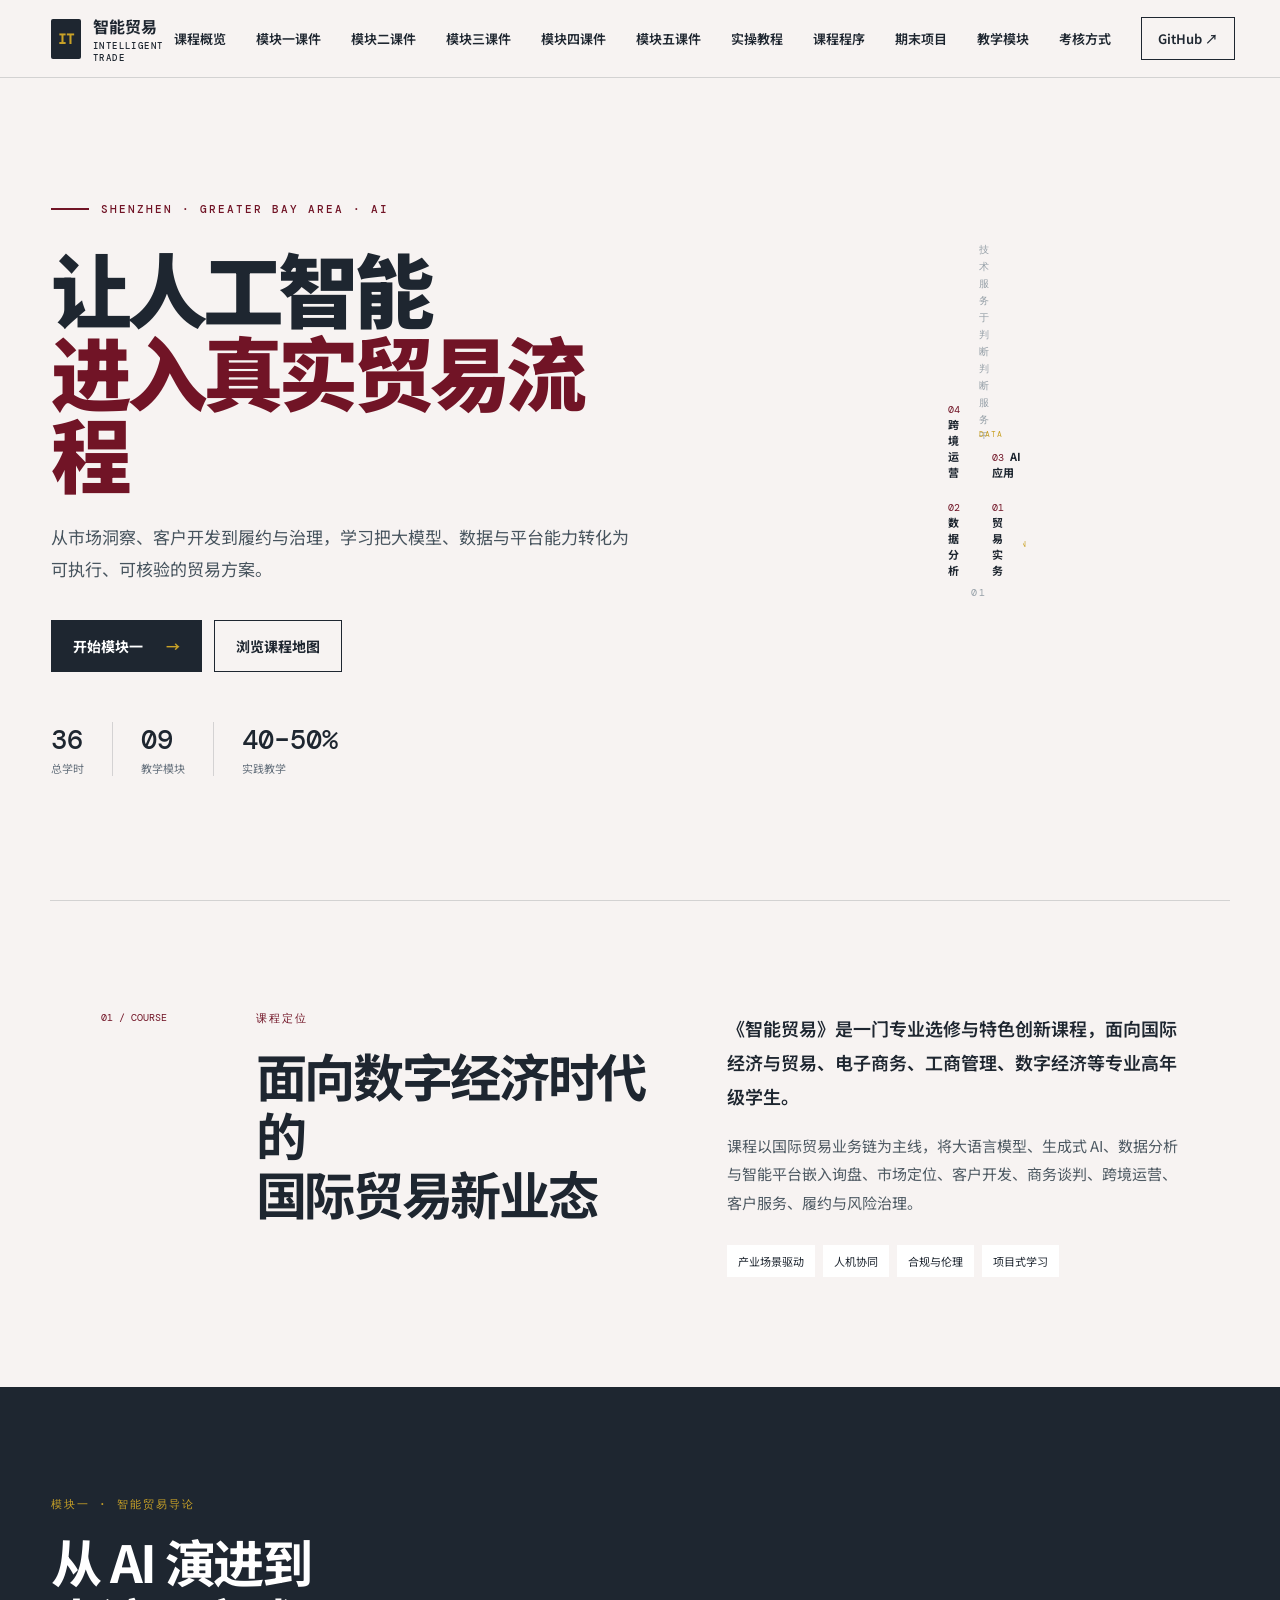
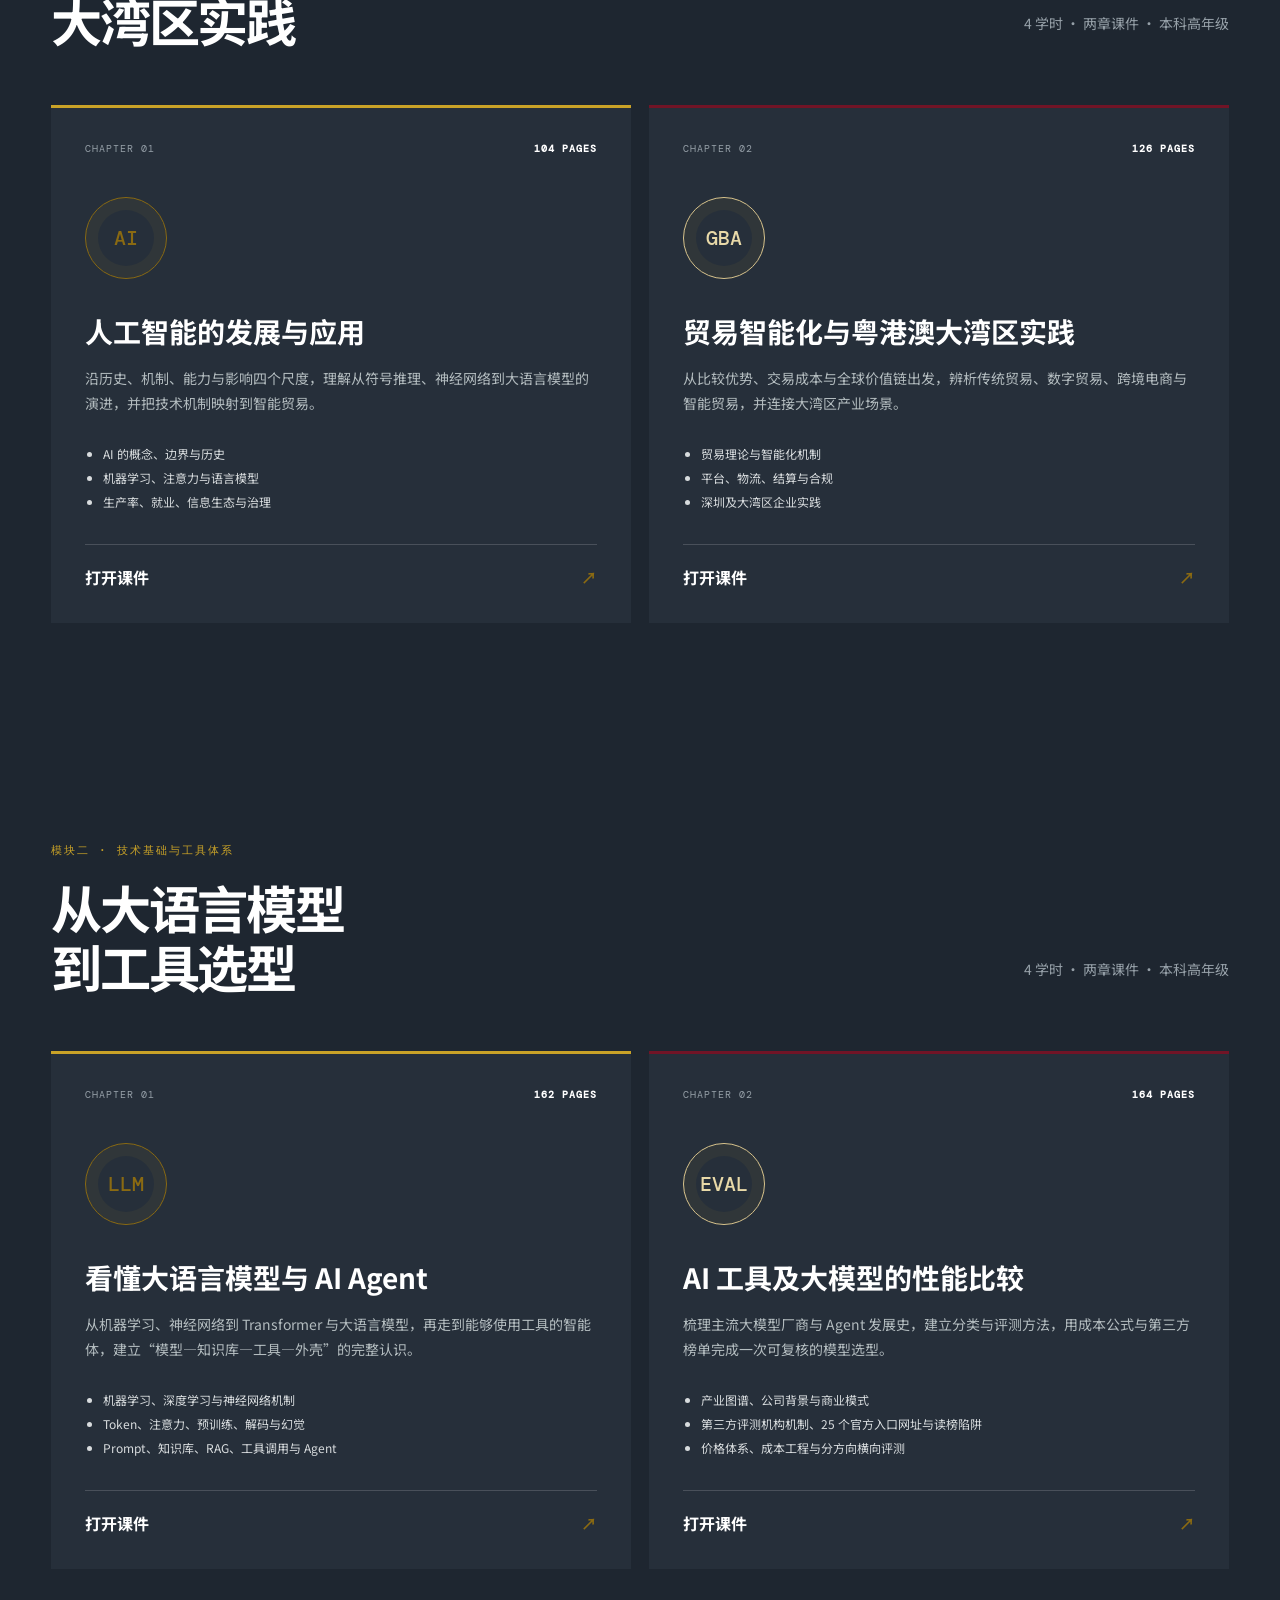
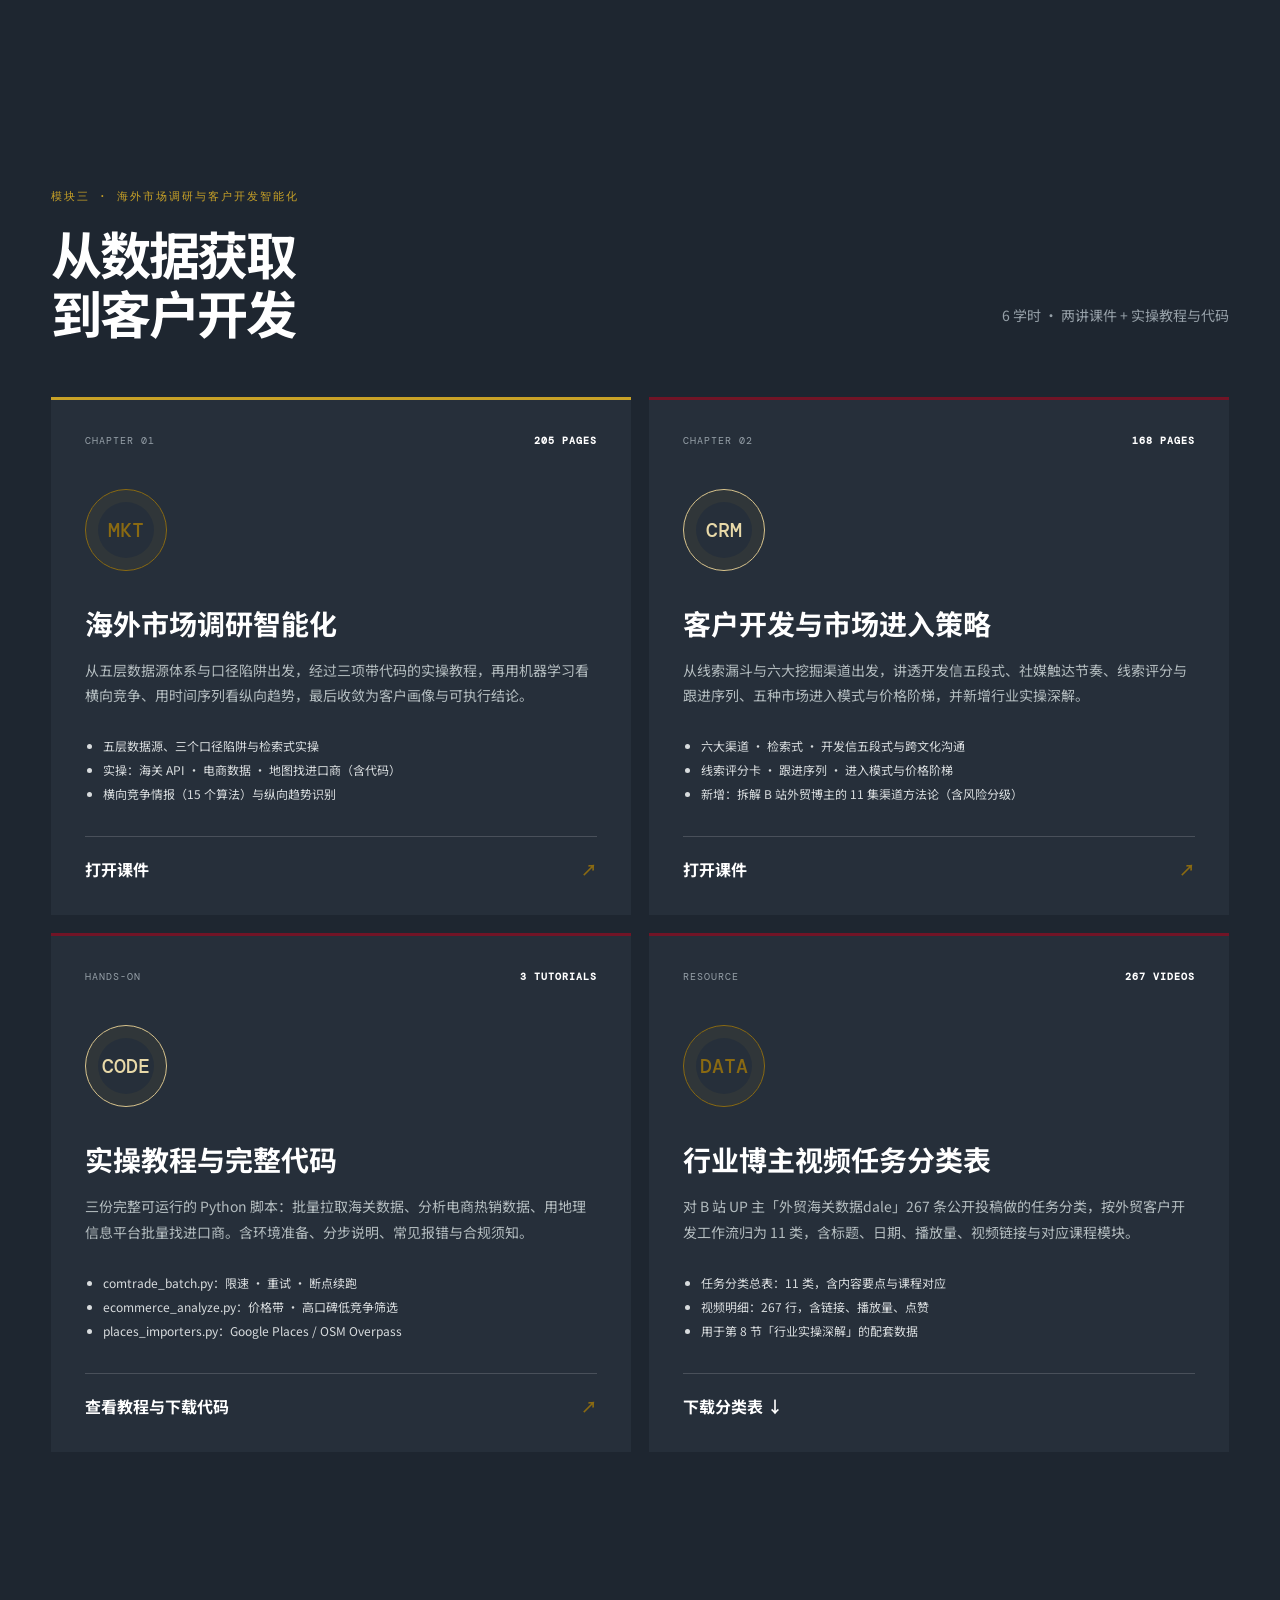
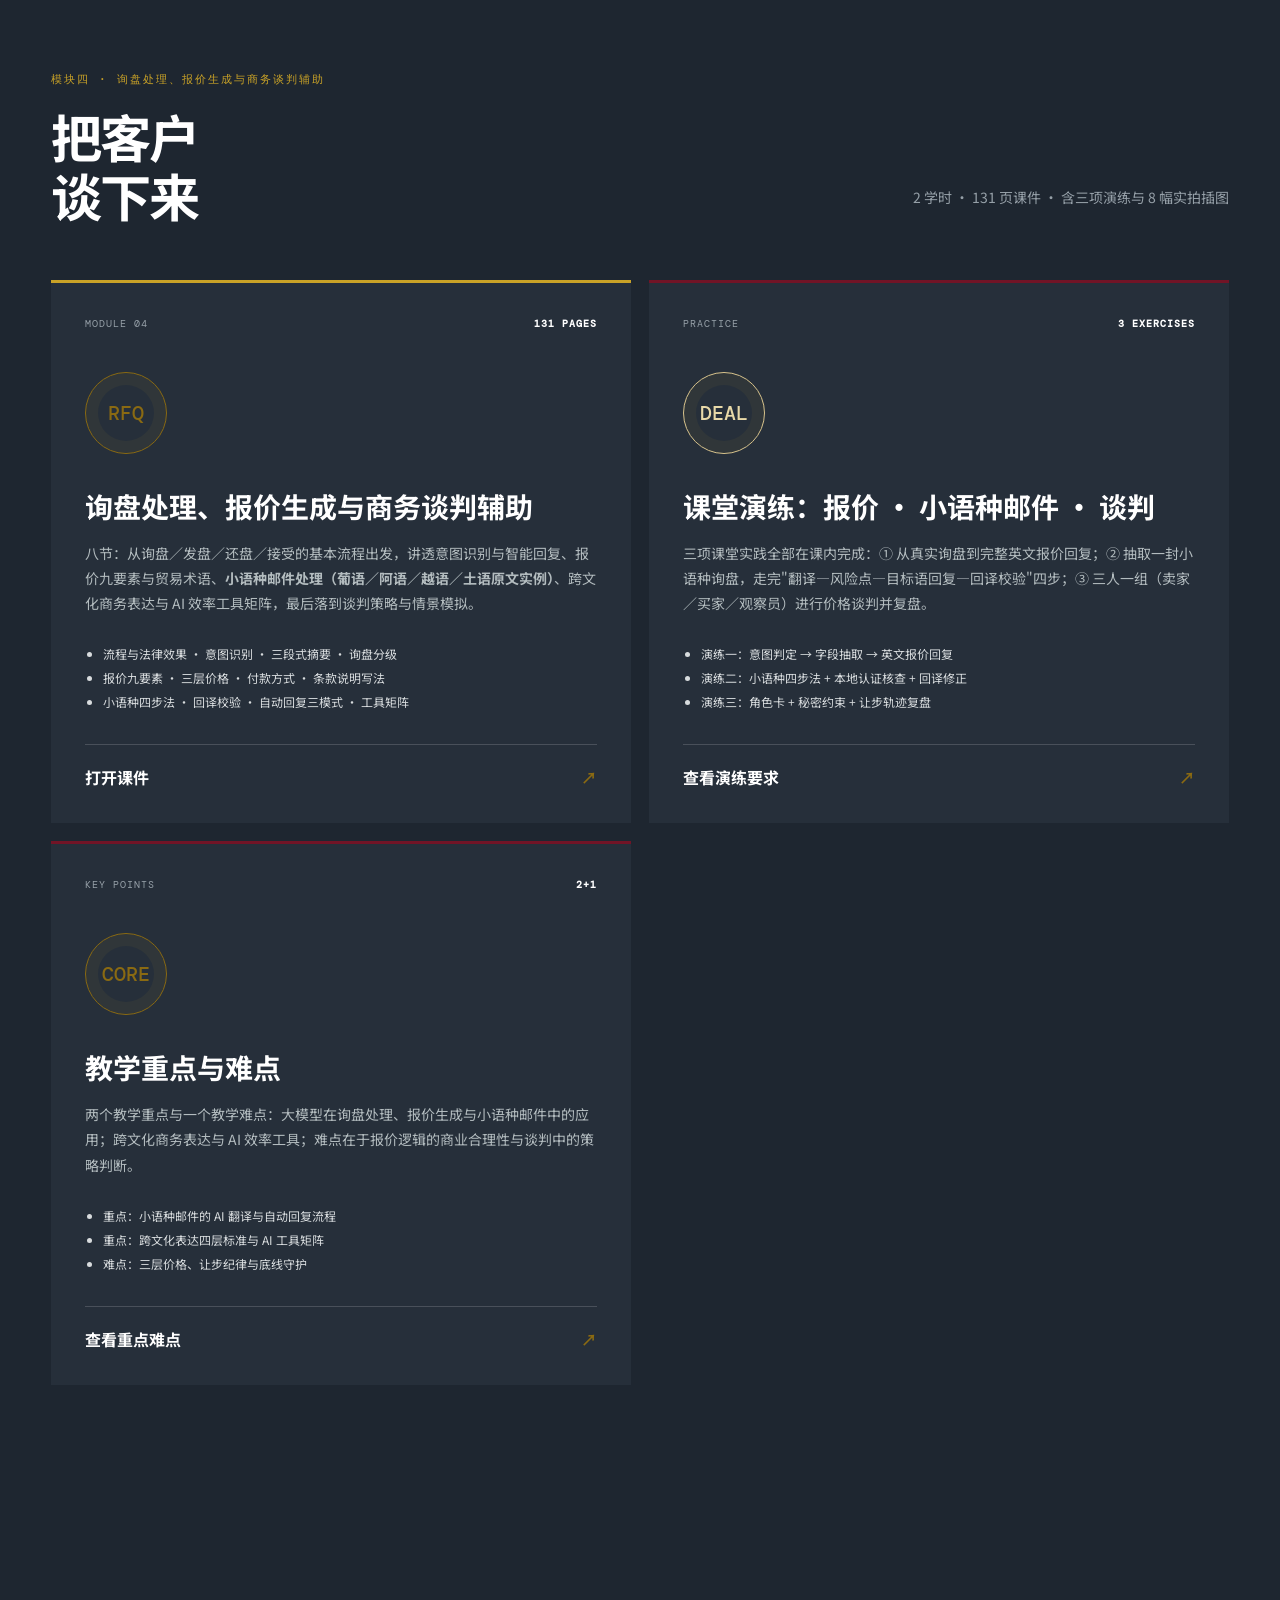
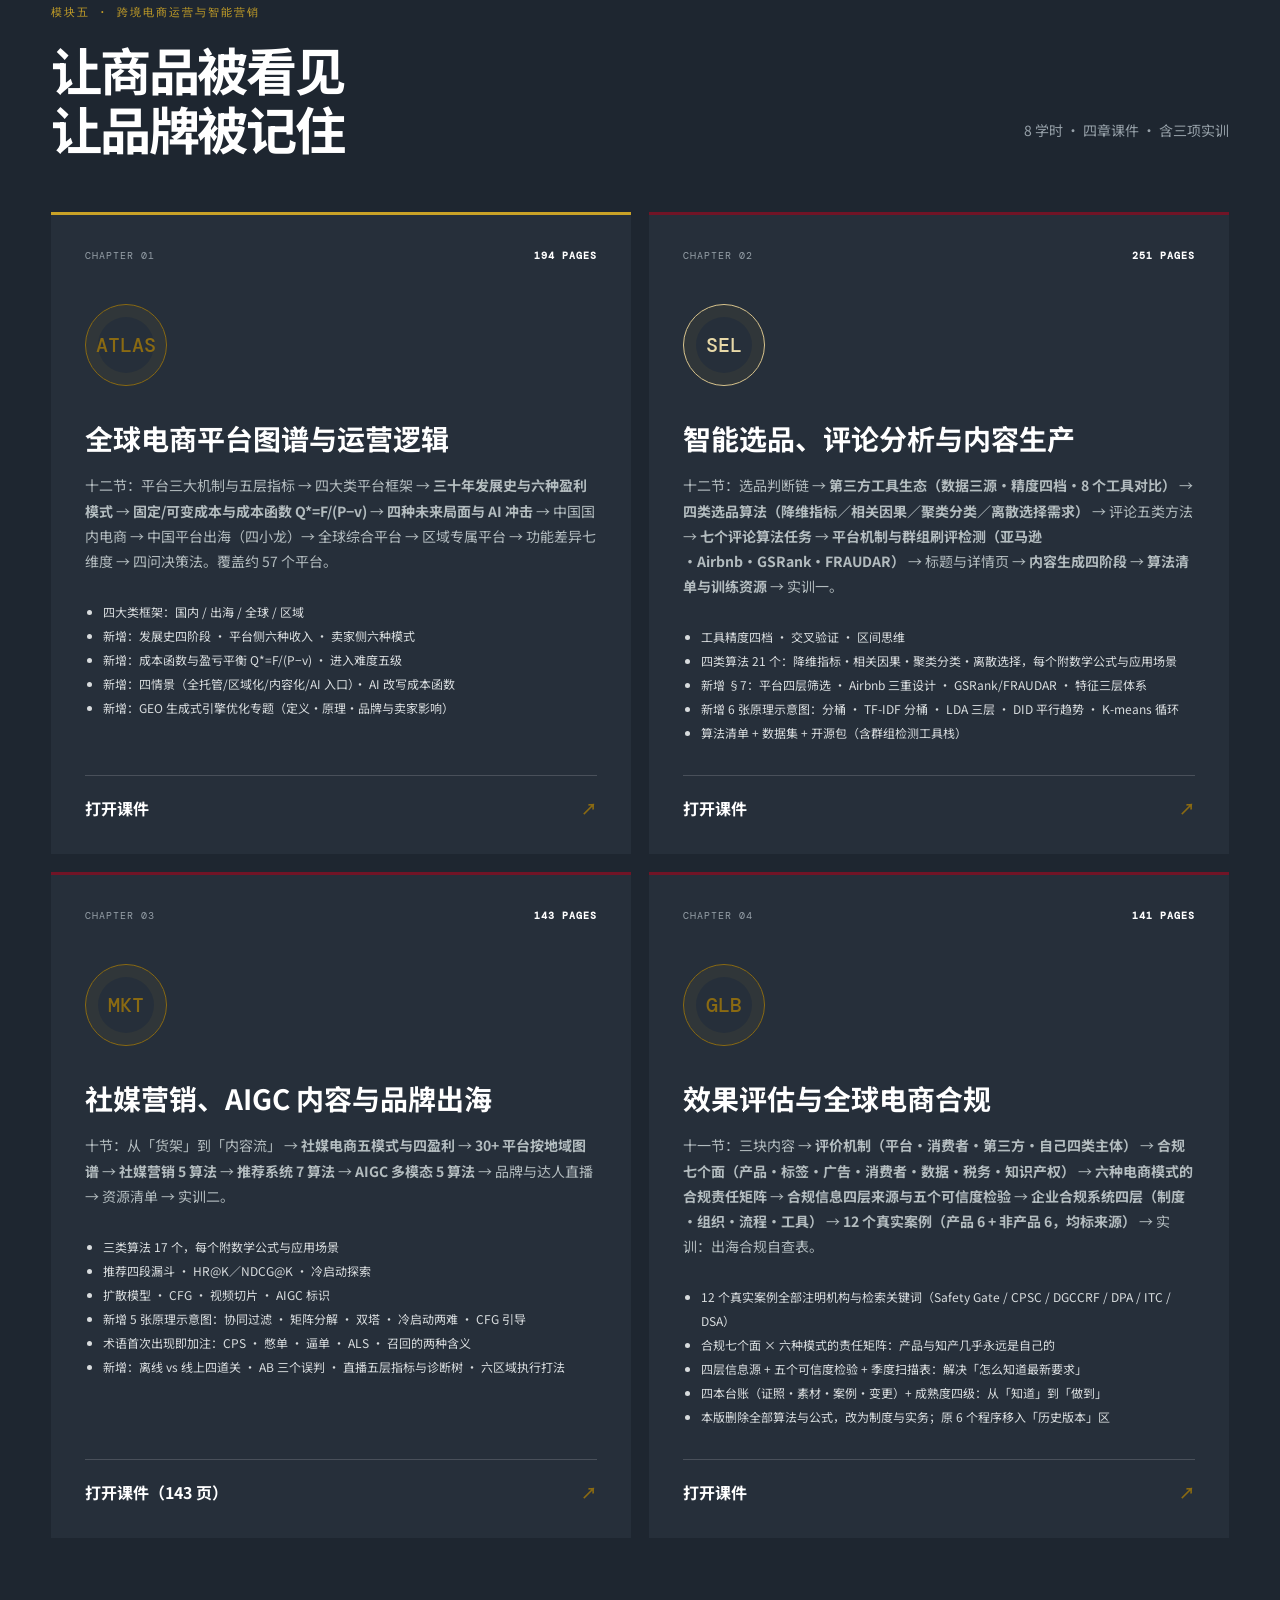
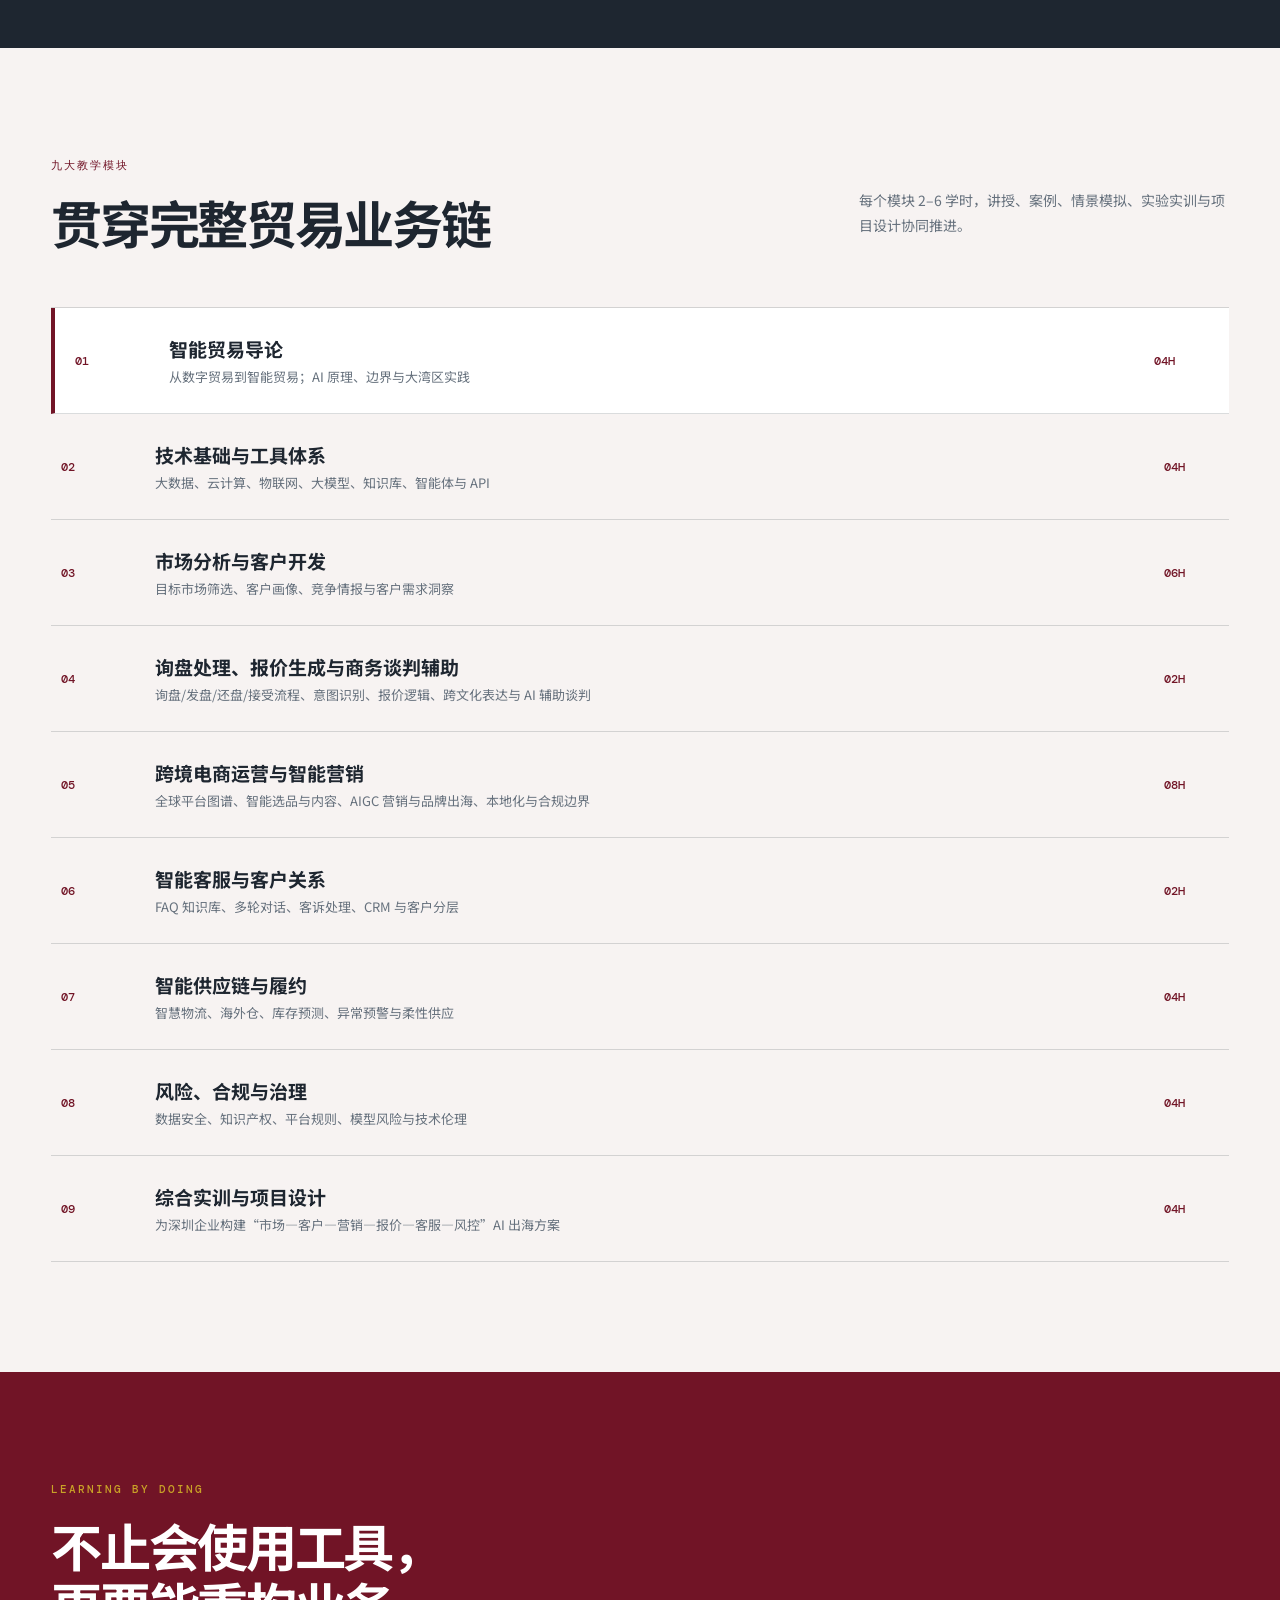
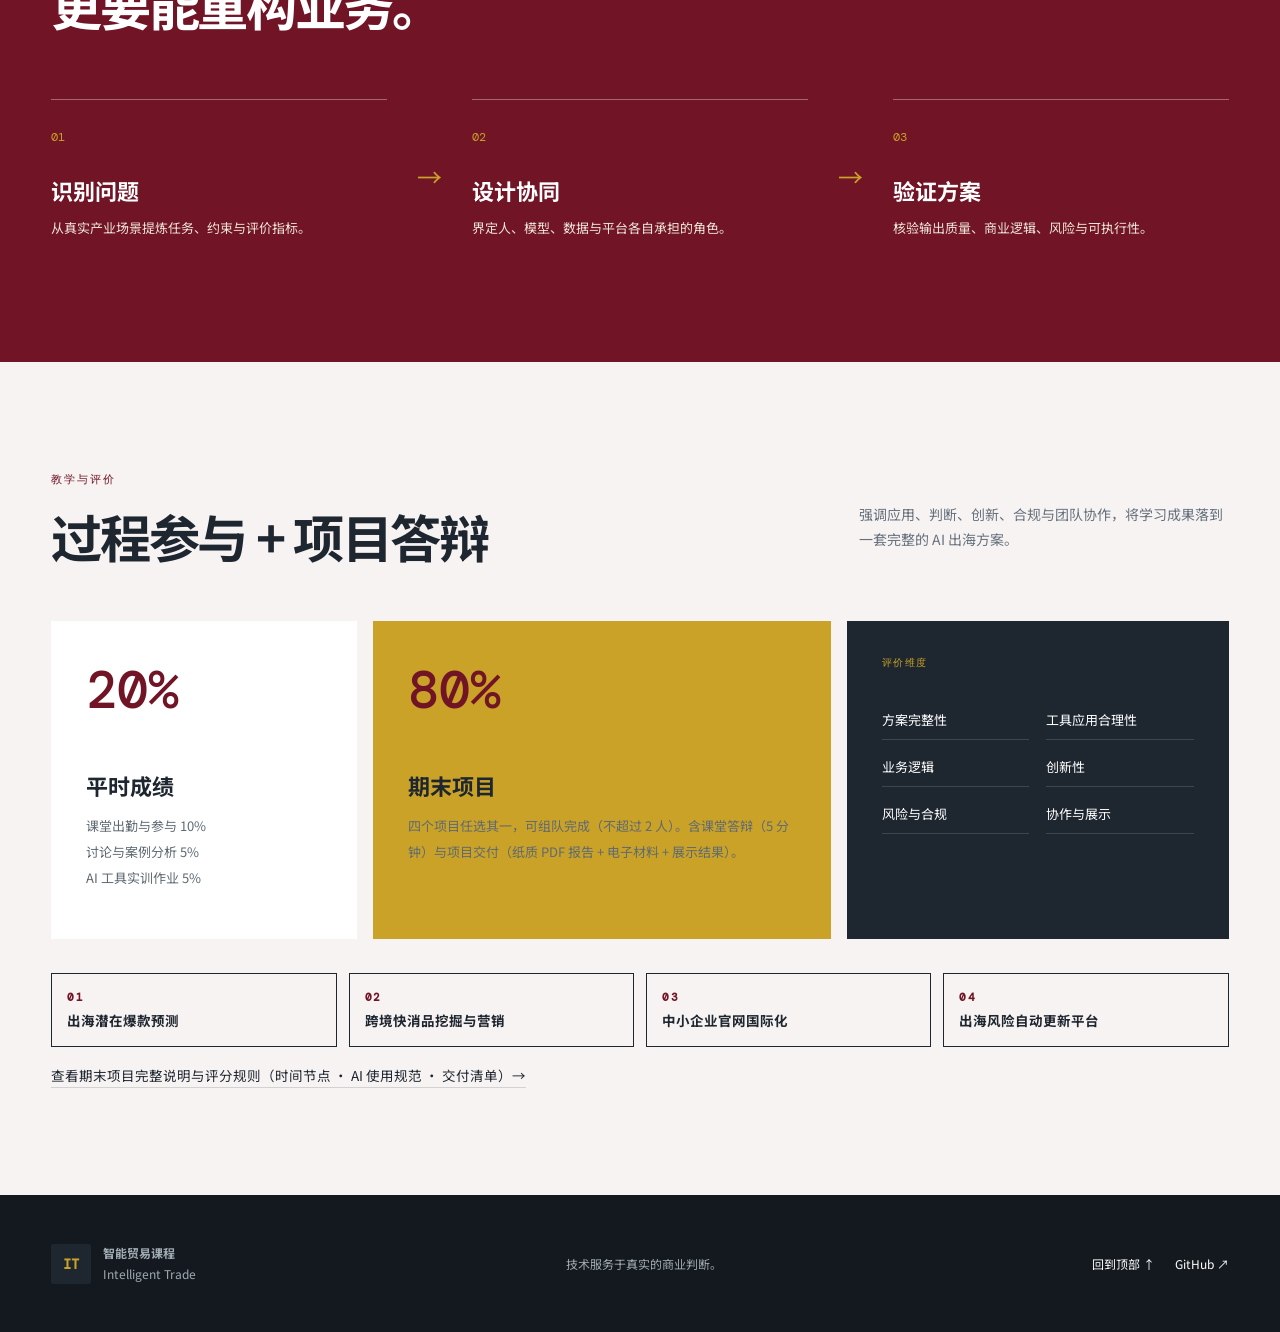
==== index.html @ 127fec55 "Update Module 5 Chapter 4 card: retitled, 141 pages, case-driven" ====
﻿<!doctype html>
<!-- build-refresh -->
<html lang="zh-CN">
<head>
  <meta charset="utf-8">
  <meta name="viewport" content="width=device-width, initial-scale=1">
  <meta name="theme-color" content="#071a2a">
  <meta name="description" content="智能贸易课程主页：以贸易实务、数据分析、人工智能与跨境运营为主线，连接深圳及粤港澳大湾区产业实践。">
  <meta property="og:title" content="智能贸易 | Intelligent Trade">
  <meta property="og:description" content="36 学时、9 个模块，从人工智能基础走向可执行的 AI 出海方案。">
  <meta property="og:type" content="website">
  <title>智能贸易 | Intelligent Trade</title>
  <link rel="icon" href="favicon.svg" type="image/svg+xml">
  <link rel="stylesheet" href="styles.css">
</head>
<body>
  <header class="site-header">
    <a class="brand" href="#top" aria-label="智能贸易课程首页">
      <span class="brand-mark">IT</span>
      <span><strong>智能贸易</strong><small>INTELLIGENT TRADE</small></span>
    </a>
    <button class="menu-button" aria-expanded="false" aria-controls="site-nav">菜单</button>
    <nav id="site-nav" aria-label="主导航">
      <a href="#about">课程概览</a>
      <a href="#chapters">模块一课件</a>
      <a href="#chapters-m2">模块二课件</a>
      <a href="#chapters-m3">模块三课件</a>
      <a href="#chapters-m4">模块四课件</a>
      <a href="#chapters-m5">模块五课件</a>
      <a href="code/index.html">实操教程</a>
      <a href="code/index.html">课程程序</a>
      <a href="final-project/index.html">期末项目</a>
      <a href="#modules">教学模块</a>
      <a href="#assessment">考核方式</a>
      <a class="github" href="https://github.com/elysium4eva" target="_blank" rel="noreferrer">GitHub ↗</a>
    </nav>
  </header>

  <main id="top">
    <section class="hero">
      <div class="hero-grid">
        <div class="hero-copy">
          <p class="eyebrow">SHENZHEN · GREATER BAY AREA · AI</p>
          <h1>让人工智能<br><em>进入真实贸易流程</em></h1>
          <p class="hero-lead">从市场洞察、客户开发到履约与治理，学习把大模型、数据与平台能力转化为可执行、可核验的贸易方案。</p>
          <div class="hero-actions">
            <a class="button primary" href="#chapters">开始模块一 <span>→</span></a>
            <a class="button ghost" href="#modules">浏览课程地图</a>
          </div>
          <dl class="course-stats">
            <div><dt>36</dt><dd>总学时</dd></div>
            <div><dt>09</dt><dd>教学模块</dd></div>
            <div><dt>40–50%</dt><dd>实践教学</dd></div>
          </dl>
        </div>
        <div class="hero-system" aria-label="智能贸易能力框架">
          <div class="system-label">课程能力框架 / 01</div>
          <div class="system-core">
            <span>DATA</span>
            <strong>智能贸易</strong>
            <span>DECISION</span>
          </div>
          <div class="system-node node-a"><b>01</b>贸易实务</div>
          <div class="system-node node-b"><b>02</b>数据分析</div>
          <div class="system-node node-c"><b>03</b>AI 应用</div>
          <div class="system-node node-d"><b>04</b>跨境运营</div>
          <p>技术服务于判断<br>判断服务于行动</p>
        </div>
      </div>
    </section>

    <section class="intro section" id="about">
      <div class="section-tag">01 / COURSE</div>
      <div class="intro-copy">
        <p class="kicker">课程定位</p>
        <h2>面向数字经济时代的<br>国际贸易新业态</h2>
      </div>
      <div class="intro-body">
        <p>《智能贸易》是一门专业选修与特色创新课程，面向国际经济与贸易、电子商务、工商管理、数字经济等专业高年级学生。</p>
        <p>课程以国际贸易业务链为主线，将大语言模型、生成式 AI、数据分析与智能平台嵌入询盘、市场定位、客户开发、商务谈判、跨境运营、客户服务、履约与风险治理。</p>
        <div class="principle-row">
          <span>产业场景驱动</span><span>人机协同</span><span>合规与伦理</span><span>项目式学习</span>
        </div>
      </div>
    </section>

    <section class="chapters section" id="chapters">
      <div class="section-heading">
        <div><p class="kicker light">模块一 · 智能贸易导论</p><h2>从 AI 演进到<br>大湾区实践</h2></div>
        <p>4 学时 · 两章课件 · 本科高年级</p>
      </div>
      <div class="chapter-grid">
        <article class="chapter-card featured">
          <div class="chapter-top"><span>CHAPTER 01</span><b>104 PAGES</b></div>
          <div class="chapter-icon" aria-hidden="true">AI</div>
          <h3>人工智能的发展与应用</h3>
          <p>沿历史、机制、能力与影响四个尺度，理解从符号推理、神经网络到大语言模型的演进，并把技术机制映射到智能贸易。</p>
          <ul><li>AI 的概念、边界与历史</li><li>机器学习、注意力与语言模型</li><li>生产率、就业、信息生态与治理</li></ul>
          <a href="courseware/module-1-chapter-1-ai-development.pdf" target="_blank">打开课件 <span>↗</span></a>
        </article>
        <article class="chapter-card">
          <div class="chapter-top"><span>CHAPTER 02</span><b>126 PAGES</b></div>
          <div class="chapter-icon trade" aria-hidden="true">GBA</div>
          <h3>贸易智能化与粤港澳大湾区实践</h3>
          <p>从比较优势、交易成本与全球价值链出发，辨析传统贸易、数字贸易、跨境电商与智能贸易，并连接大湾区产业场景。</p>
          <ul><li>贸易理论与智能化机制</li><li>平台、物流、结算与合规</li><li>深圳及大湾区企业实践</li></ul>
          <a href="courseware/module-1-chapter-2-gba-practice.pdf" target="_blank">打开课件 <span>↗</span></a>
        </article>
      </div>
    </section>

    <section class="chapters section" id="chapters-m2">
      <div class="section-heading">
        <div><p class="kicker light">模块二 · 技术基础与工具体系</p><h2>从大语言模型<br>到工具选型</h2></div>
        <p>4 学时 · 两章课件 · 本科高年级</p>
      </div>
      <div class="chapter-grid">
        <article class="chapter-card featured">
          <div class="chapter-top"><span>CHAPTER 01</span><b>162 PAGES</b></div>
          <div class="chapter-icon" aria-hidden="true">LLM</div>
          <h3>看懂大语言模型与 AI Agent</h3>
          <p>从机器学习、神经网络到 Transformer 与大语言模型，再走到能够使用工具的智能体，建立“模型—知识库—工具—外壳”的完整认识。</p>
          <ul><li>机器学习、深度学习与神经网络机制</li><li>Token、注意力、预训练、解码与幻觉</li><li>Prompt、知识库、RAG、工具调用与 Agent</li></ul>
          <a href="courseware/module-2-chapter-1-llm-and-agent.pdf" target="_blank">打开课件 <span>↗</span></a>
        </article>
        <article class="chapter-card">
          <div class="chapter-top"><span>CHAPTER 02</span><b>164 PAGES</b></div>
          <div class="chapter-icon trade" aria-hidden="true">EVAL</div>
          <h3>AI 工具及大模型的性能比较</h3>
          <p>梳理主流大模型厂商与 Agent 发展史，建立分类与评测方法，用成本公式与第三方榜单完成一次可复核的模型选型。</p>
          <ul><li>产业图谱、公司背景与商业模式</li><li>第三方评测机构机制、25 个官方入口网址与读榜陷阱</li><li>价格体系、成本工程与分方向横向评测</li></ul>
          <a href="courseware/module-2-chapter-2-model-comparison.pdf" target="_blank">打开课件 <span>↗</span></a>
        </article>
      </div>
    </section>

    <section class="chapters section" id="chapters-m3">
      <div class="section-heading">
        <div><p class="kicker light">模块三 · 海外市场调研与客户开发智能化</p><h2>从数据获取<br>到客户开发</h2></div>
        <p>6 学时 · 两讲课件 + 实操教程与代码</p>
      </div>
      <div class="chapter-grid">
        <article class="chapter-card featured">
          <div class="chapter-top"><span>CHAPTER 01</span><b>205 PAGES</b></div>
          <div class="chapter-icon" aria-hidden="true">MKT</div>
          <h3>海外市场调研智能化</h3>
          <p>从五层数据源体系与口径陷阱出发，经过三项带代码的实操教程，再用机器学习看横向竞争、用时间序列看纵向趋势，最后收敛为客户画像与可执行结论。</p>
          <ul><li>五层数据源、三个口径陷阱与检索式实操</li><li>实操：海关 API · 电商数据 · 地图找进口商（含代码）</li><li>横向竞争情报（15 个算法）与纵向趋势识别</li></ul>
          <a href="courseware/module-3-chapter-1-overseas-market-research.pdf" target="_blank">打开课件 <span>↗</span></a>
        </article>
        <article class="chapter-card">
          <div class="chapter-top"><span>CHAPTER 02</span><b>168 PAGES</b></div>
          <div class="chapter-icon trade" aria-hidden="true">CRM</div>
          <h3>客户开发与市场进入策略</h3>
          <p>从线索漏斗与六大挖掘渠道出发，讲透开发信五段式、社媒触达节奏、线索评分与跟进序列、五种市场进入模式与价格阶梯，并新增行业实操深解。</p>
          <ul><li>六大渠道 · 检索式 · 开发信五段式与跨文化沟通</li><li>线索评分卡 · 跟进序列 · 进入模式与价格阶梯</li><li>新增：拆解 B 站外贸博主的 11 集渠道方法论（含风险分级）</li></ul>
          <a href="courseware/module-3-chapter-2-customer-development.pdf" target="_blank">打开课件 <span>↗</span></a>
        </article>
        <article class="chapter-card">
          <div class="chapter-top"><span>HANDS-ON</span><b>3 TUTORIALS</b></div>
          <div class="chapter-icon trade" aria-hidden="true">CODE</div>
          <h3>实操教程与完整代码</h3>
          <p>三份完整可运行的 Python 脚本：批量拉取海关数据、分析电商热销数据、用地理信息平台批量找进口商。含环境准备、分步说明、常见报错与合规须知。</p>
          <ul><li>comtrade_batch.py：限速 · 重试 · 断点续跑</li><li>ecommerce_analyze.py：价格带 · 高口碑低竞争筛选</li><li>places_importers.py：Google Places / OSM Overpass</li></ul>
          <a href="code/index.html">查看教程与下载代码 <span>↗</span></a>
        </article>
        <article class="chapter-card">
          <div class="chapter-top"><span>RESOURCE</span><b>267 VIDEOS</b></div>
          <div class="chapter-icon" aria-hidden="true">DATA</div>
          <h3>行业博主视频任务分类表</h3>
          <p>对 B 站 UP 主「外贸海关数据dale」267 条公开投稿做的任务分类，按外贸客户开发工作流归为 11 类，含标题、日期、播放量、视频链接与对应课程模块。</p>
          <ul><li>任务分类总表：11 类，含内容要点与课程对应</li><li>视频明细：267 行，含链接、播放量、点赞</li><li>用于第 8 节「行业实操深解」的配套数据</li></ul>
          <a href="resources/up-blogger-video-classification.xlsx" download>下载分类表 ↓</a>
        </article>
      </div>
    </section>

    <section class="chapters section" id="chapters-m4">
      <div class="section-heading">
        <div><p class="kicker light">模块四 · 询盘处理、报价生成与商务谈判辅助</p><h2>把客户<br>谈下来</h2></div>
        <p>2 学时 · 131 页课件 · 含三项演练与 8 幅实拍插图</p>
      </div>
      <div class="chapter-grid">
        <article class="chapter-card featured">
          <div class="chapter-top"><span>MODULE 04</span><b>131 PAGES</b></div>
          <div class="chapter-icon" aria-hidden="true">RFQ</div>
          <h3>询盘处理、报价生成与商务谈判辅助</h3>
          <p>八节：从询盘／发盘／还盘／接受的基本流程出发，讲透意图识别与智能回复、报价九要素与贸易术语、<strong>小语种邮件处理（葡语／阿语／越语／土语原文实例）</strong>、跨文化商务表达与 AI 效率工具矩阵，最后落到谈判策略与情景模拟。</p>
          <ul><li>流程与法律效果 · 意图识别 · 三段式摘要 · 询盘分级</li><li>报价九要素 · 三层价格 · 付款方式 · 条款说明写法</li><li>小语种四步法 · 回译校验 · 自动回复三模式 · 工具矩阵</li></ul>
          <a href="courseware/module-4-inquiry-quotation-negotiation.pdf" target="_blank">打开课件 <span>↗</span></a>
        </article>
        <article class="chapter-card">
          <div class="chapter-top"><span>PRACTICE</span><b>3 EXERCISES</b></div>
          <div class="chapter-icon trade" aria-hidden="true">DEAL</div>
          <h3>课堂演练：报价 · 小语种邮件 · 谈判</h3>
          <p>三项课堂实践全部在课内完成：① 从真实询盘到完整英文报价回复；② 抽取一封小语种询盘，走完"翻译—风险点—目标语回复—回译校验"四步；③ 三人一组（卖家／买家／观察员）进行价格谈判并复盘。</p>
          <ul><li>演练一：意图判定 → 字段抽取 → 英文报价回复</li><li>演练二：小语种四步法 + 本地认证核查 + 回译修正</li><li>演练三：角色卡 + 秘密约束 + 让步轨迹复盘</li></ul>
          <a href="courseware/module-4-inquiry-quotation-negotiation.pdf" target="_blank">查看演练要求 <span>↗</span></a>
        </article>
        <article class="chapter-card">
          <div class="chapter-top"><span>KEY POINTS</span><b>2+1</b></div>
          <div class="chapter-icon" aria-hidden="true">CORE</div>
          <h3>教学重点与难点</h3>
          <p>两个教学重点与一个教学难点：大模型在询盘处理、报价生成与小语种邮件中的应用；跨文化商务表达与 AI 效率工具；难点在于报价逻辑的商业合理性与谈判中的策略判断。</p>
          <ul><li>重点：小语种邮件的 AI 翻译与自动回复流程</li><li>重点：跨文化表达四层标准与 AI 工具矩阵</li><li>难点：三层价格、让步纪律与底线守护</li></ul>
          <a href="courseware/module-4-inquiry-quotation-negotiation.pdf" target="_blank">查看重点难点 <span>↗</span></a>
        </article>
      </div>
    </section>

    <section class="chapters section" id="chapters-m5">
      <div class="section-heading">
        <div><p class="kicker light">模块五 · 跨境电商运营与智能营销</p><h2>让商品被看见<br>让品牌被记住</h2></div>
        <p>8 学时 · 四章课件 · 含三项实训</p>
      </div>
      <div class="chapter-grid">
        <article class="chapter-card featured">
          <div class="chapter-top"><span>CHAPTER 01</span><b>194 PAGES</b></div>
          <div class="chapter-icon" aria-hidden="true">ATLAS</div>
          <h3>全球电商平台图谱与运营逻辑</h3>
          <p>十二节：平台三大机制与五层指标 → 四大类平台框架 → <strong>三十年发展史与六种盈利模式</strong> → <strong>固定/可变成本与成本函数 Q*=F/(P−v)</strong> → <strong>四种未来局面与 AI 冲击</strong> → 中国国内电商 → 中国平台出海（四小龙）→ 全球综合平台 → 区域专属平台 → 功能差异七维度 → 四问决策法。覆盖约 57 个平台。</p>
          <ul><li>四大类框架：国内 / 出海 / 全球 / 区域</li><li>新增：发展史四阶段 · 平台侧六种收入 · 卖家侧六种模式</li><li>新增：成本函数与盈亏平衡 Q*=F/(P−v) · 进入难度五级</li><li>新增：四情景（全托管/区域化/内容化/AI 入口）· AI 改写成本函数</li><li>新增：GEO 生成式引擎优化专题（定义·原理·品牌与卖家影响）</li></ul>
          <a href="courseware/module-5-ch1-platform-atlas.pdf" target="_blank">打开课件 <span>↗</span></a>
        </article>
        <article class="chapter-card">
          <div class="chapter-top"><span>CHAPTER 02</span><b>251 PAGES</b></div>
          <div class="chapter-icon trade" aria-hidden="true">SEL</div>
          <h3>智能选品、评论分析与内容生产</h3>
          <p>十二节：选品判断链 → <strong>第三方工具生态（数据三源·精度四档·8 个工具对比）</strong> → <strong>四类选品算法（降维指标／相关因果／聚类分类／离散选择需求）</strong> → 评论五类方法 → <strong>七个评论算法任务</strong> → <strong>平台机制与群组刷评检测（亚马逊·Airbnb·GSRank·FRAUDAR）</strong> → 标题与详情页 → <strong>内容生成四阶段</strong> → <strong>算法清单与训练资源</strong> → 实训一。</p>
          <ul><li>工具精度四档 · 交叉验证 · 区间思维</li><li>四类算法 21 个：降维指标·相关因果·聚类分类·离散选择，每个附数学公式与应用场景</li><li>新增 §7：平台四层筛选 · Airbnb 三重设计 · GSRank/FRAUDAR · 特征三层体系</li><li>新增 6 张原理示意图：分桶 · TF-IDF 分桶 · LDA 三层 · DID 平行趋势 · K-means 循环</li><li>算法清单 + 数据集 + 开源包（含群组检测工具栈）</li></ul>
          <a href="courseware/module-5-ch2-selection-review-content.pdf" target="_blank">打开课件 <span>↗</span></a>
        </article>
        <article class="chapter-card">
          <div class="chapter-top"><span>CHAPTER 03</span><b>143 PAGES</b></div>
          <div class="chapter-icon" aria-hidden="true">MKT</div>
          <h3>社媒营销、AIGC 内容与品牌出海</h3>
          <p>十节：从「货架」到「内容流」 → <strong>社媒电商五模式与四盈利</strong> → <strong>30+ 平台按地域图谱</strong> → <strong>社媒营销 5 算法</strong> → <strong>推荐系统 7 算法</strong> → <strong>AIGC 多模态 5 算法</strong> → 品牌与达人直播 → 资源清单 → 实训二。</p>
          <ul><li>三类算法 17 个，每个附数学公式与应用场景</li><li>推荐四段漏斗 · HR@K／NDCG@K · 冷启动探索</li><li>扩散模型 · CFG · 视频切片 · AIGC 标识</li><li>新增 5 张原理示意图：协同过滤 · 矩阵分解 · 双塔 · 冷启动两难 · CFG 引导</li><li>术语首次出现即加注：CPS · 憋单 · 逼单 · ALS · 召回的两种含义</li>
          <li>新增：离线 vs 线上四道关 · AB 三个误判 · 直播五层指标与诊断树 · 六区域执行打法</li></ul>
          <a href="courseware/module-5-ch3-social-aigc-brand.pdf" target="_blank">打开课件（143 页）<span>↗</span></a>
        </article>
        <article class="chapter-card">
          <div class="chapter-top"><span>CHAPTER 04</span><b>141 PAGES</b></div>
          <div class="chapter-icon" aria-hidden="true">GLB</div>
          <h3>效果评估与全球电商合规</h3>
          <p>十一节：三块内容 → <strong>评价机制（平台·消费者·第三方·自己四类主体）</strong> → <strong>合规七个面（产品·标签·广告·消费者·数据·税务·知识产权）</strong> → <strong>六种电商模式的合规责任矩阵</strong> → <strong>合规信息四层来源与五个可信度检验</strong> → <strong>企业合规系统四层（制度·组织·流程·工具）</strong> → <strong>12 个真实案例（产品 6 + 非产品 6，均标来源）</strong> → 实训：出海合规自查表。</p>
          <ul><li>12 个真实案例全部注明机构与检索关键词（Safety Gate / CPSC / DGCCRF / DPA / ITC / DSA）</li><li>合规七个面 × 六种模式的责任矩阵：产品与知产几乎永远是自己的</li><li>四层信息源 + 五个可信度检验 + 季度扫描表：解决「怎么知道最新要求」</li><li>四本台账（证照·素材·案例·变更）+ 成熟度四级：从「知道」到「做到」</li><li>本版删除全部算法与公式，改为制度与实务；原 6 个程序移入「历史版本」区</li></ul>
          <a href="courseware/module-5-ch4-localization-eval-compliance.pdf" target="_blank">打开课件 <span>↗</span></a>
        </article>
      </div>
    </section>

    <section class="modules section" id="modules">
      <div class="section-heading dark">
        <div><p class="kicker">九大教学模块</p><h2>贯穿完整贸易业务链</h2></div>
        <p>每个模块 2–6 学时，讲授、案例、情景模拟、实验实训与项目设计协同推进。</p>
      </div>
      <ol class="module-list">
        <li class="active"><span>01</span><div><h3>智能贸易导论</h3><p>从数字贸易到智能贸易；AI 原理、边界与大湾区实践</p></div><b>04H</b></li>
        <li><span>02</span><div><h3>技术基础与工具体系</h3><p>大数据、云计算、物联网、大模型、知识库、智能体与 API</p></div><b>04H</b></li>
        <li><span>03</span><div><h3>市场分析与客户开发</h3><p>目标市场筛选、客户画像、竞争情报与客户需求洞察</p></div><b>06H</b></li>
        <li><span>04</span><div><h3>询盘处理、报价生成与商务谈判辅助</h3><p>询盘/发盘/还盘/接受流程、意图识别、报价逻辑、跨文化表达与 AI 辅助谈判</p></div><b>02H</b></li>
        <li><span>05</span><div><h3>跨境电商运营与智能营销</h3><p>全球平台图谱、智能选品与内容、AIGC 营销与品牌出海、本地化与合规边界</p></div><b>08H</b></li>
        <li><span>06</span><div><h3>智能客服与客户关系</h3><p>FAQ 知识库、多轮对话、客诉处理、CRM 与客户分层</p></div><b>02H</b></li>
        <li><span>07</span><div><h3>智能供应链与履约</h3><p>智慧物流、海外仓、库存预测、异常预警与柔性供应</p></div><b>04H</b></li>
        <li><span>08</span><div><h3>风险、合规与治理</h3><p>数据安全、知识产权、平台规则、模型风险与技术伦理</p></div><b>04H</b></li>
        <li><span>09</span><div><h3>综合实训与项目设计</h3><p>为深圳企业构建“市场—客户—营销—报价—客服—风控”AI 出海方案</p></div><b>04H</b></li>
      </ol>
    </section>

    <section class="practice section">
      <div class="practice-title"><p class="kicker light">LEARNING BY DOING</p><h2>不止会使用工具，<br>更要能重构业务。</h2></div>
      <div class="practice-flow">
        <div><span>01</span><h3>识别问题</h3><p>从真实产业场景提炼任务、约束与评价指标。</p></div>
        <i>→</i>
        <div><span>02</span><h3>设计协同</h3><p>界定人、模型、数据与平台各自承担的角色。</p></div>
        <i>→</i>
        <div><span>03</span><h3>验证方案</h3><p>核验输出质量、商业逻辑、风险与可执行性。</p></div>
      </div>
    </section>

    <section class="assessment section" id="assessment">
      <div class="section-heading dark">
        <div><p class="kicker">教学与评价</p><h2>过程参与 + 项目答辩</h2></div>
        <p>强调应用、判断、创新、合规与团队协作，将学习成果落到一套完整的 AI 出海方案。</p>
      </div>
      <div class="assessment-grid">
        <div class="score-block"><strong>20%</strong><h3>平时成绩</h3><p>课堂出勤与参与 10%<br>讨论与案例分析 5%<br>AI 工具实训作业 5%</p></div>
        <div class="score-block accent"><strong>80%</strong><h3>期末项目</h3><p>四个项目任选其一，可组队完成（不超过 2 人）。含课堂答辩（5 分钟）与项目交付（纸质 PDF 报告 + 电子材料 + 展示结果）。</p></div>
        <div class="criteria"><p>评价维度</p><ul><li>方案完整性</li><li>工具应用合理性</li><li>业务逻辑</li><li>创新性</li><li>风险与合规</li><li>协作与展示</li></ul></div>
      </div>
      <div class="project-strip">
        <a href="final-project/p1.html"><b>01</b>出海潜在爆款预测</a>
        <a href="final-project/p2.html"><b>02</b>跨境快消品挖掘与营销</a>
        <a href="final-project/p3.html"><b>03</b>中小企业官网国际化</a>
        <a href="final-project/p4.html"><b>04</b>出海风险自动更新平台</a>
      </div>
      <p class="project-more"><a href="final-project/index.html">查看期末项目完整说明与评分规则（时间节点 · AI 使用规范 · 交付清单）→</a></p>
    </section>
  </main>

  <footer>
    <div><span class="brand-mark">IT</span><p><strong>智能贸易课程</strong><br>Intelligent Trade</p></div>
    <p>技术服务于真实的商业判断。</p>
    <div class="footer-links"><a href="#top">回到顶部 ↑</a><a href="https://github.com/elysium4eva" target="_blank" rel="noreferrer">GitHub ↗</a></div>
  </footer>
  <script src="script.js"></script>
</body>
</html>
---- styles.css ----
@import url('https://fonts.googleapis.com/css2?family=DM+Mono:wght@400;500&family=Noto+Sans+SC:wght@400;500;600;700;800;900&display=swap');

:root{--ink:#1E2630;--paper:#F7F3F2;--white:#fff;--acid:#C9A227;--gold-ink:#8A6A12;--blue:#711426;--brand:#780033;--muted:#66717D;--line:rgba(30,38,48,.16)}
*{box-sizing:border-box}html{scroll-behavior:smooth}body{margin:0;background:var(--paper);color:var(--ink);font-family:'Noto Sans SC',system-ui,sans-serif}a{color:inherit;text-decoration:none}.site-header{height:78px;display:flex;align-items:center;justify-content:space-between;padding:0 max(4vw,24px);border-bottom:1px solid var(--line);position:relative;z-index:10}.brand{display:flex;gap:12px;align-items:center}.site-header nav a{white-space:nowrap}
.brand-mark{display:grid;place-items:center;width:40px;height:40px;background:var(--ink);color:var(--acid);font:700 14px 'DM Mono';border-radius:2px}.brand strong,.brand small{display:block}.brand strong{font-size:16px}.brand small{font:500 9px 'DM Mono';letter-spacing:.16em;margin-top:2px}.site-header nav{display:flex;align-items:center;gap:30px;font-size:13px;font-weight:600}.site-header nav a:hover{color:var(--blue)}.site-header .github{border:1px solid var(--ink);padding:11px 16px}.menu-button{display:none;background:none;border:1px solid var(--ink);padding:9px 12px;font:600 12px inherit}.hero{min-height:calc(100vh - 78px);display:grid;align-items:center;padding:70px max(4vw,24px)}.hero-grid{width:min(1180px,100%);margin:auto;display:grid;grid-template-columns:1.08fr .92fr;gap:7vw;align-items:center}.eyebrow,.kicker{font:500 11px 'DM Mono';letter-spacing:.18em;text-transform:uppercase}.eyebrow{display:flex;align-items:center;gap:12px;color:var(--blue)}.eyebrow:before{content:'';width:38px;height:2px;background:var(--blue)}h1,h2,h3,p{margin-top:0}.hero h1{font-size:clamp(48px,6.3vw,92px);letter-spacing:-.065em;line-height:1.02;margin:30px 0 28px;font-weight:900}.hero h1 em{font-style:normal;color:var(--blue)}.hero-lead{font-size:17px;line-height:1.9;max-width:620px;color:#47545E}.hero-actions{display:flex;gap:12px;margin:34px 0 50px}.button{padding:15px 21px;font-size:14px;font-weight:700;border:1px solid var(--ink)}.button.primary{background:var(--ink);color:white}.button.primary span{color:var(--acid);margin-left:20px}.button:hover{transform:translateY(-2px)}.course-stats{display:flex;margin:0}.course-stats div{padding:0 28px;border-left:1px solid var(--line)}.course-stats div:first-child{padding-left:0;border:0}.course-stats dt{font:500 27px 'DM Mono'}.course-stats dd{margin:3px 0 0;font-size:11px;color:var(--muted)}.hero-system{aspect-ratio:1;max-width:510px;background:var(--ink);color:white;position:relative;border-radius:50%;box-shadow:0 30px 80px rgba(30,38,48,.25);margin:auto}.hero-system:before,.hero-system:after{content:'';position:absolute;border:1px solid rgba(255,255,255,.18);border-radius:50%;inset:14%}.hero-system:after{inset:29%}.system-label{position:absolute;top:14%;left:50%;transform:translateX(-50%);font:10px 'DM Mono';letter-spacing:.15em;color:#96A0A8}.system-core{position:absolute;inset:37%;display:flex;flex-direction:column;justify-content:center;text-align:center;background:var(--blue);border-radius:50%;z-index:2}.system-core strong{font-size:17px}.system-core span{font:8px 'DM Mono';letter-spacing:.14em;color:var(--acid)}.system-node{position:absolute;background:var(--paper);color:var(--ink);padding:9px 13px;font-size:11px;font-weight:700;z-index:3}.system-node b{color:var(--blue);font:10px 'DM Mono';margin-right:6px}.node-a{top:27%;left:5%}.node-b{top:27%;right:4%}.node-c{bottom:27%;left:3%}.node-d{bottom:27%;right:3%}.hero-system>p{position:absolute;bottom:9%;width:100%;text-align:center;font:10px/1.7 'DM Mono';letter-spacing:.12em;color:#96A0A8}.section{padding:110px max(4vw,24px)}.intro{width:min(1180px,100%);margin:auto;display:grid;grid-template-columns:.2fr .9fr 1fr;gap:5vw;border-top:1px solid var(--line)}.section-tag{font:10px 'DM Mono';color:var(--blue)}.kicker{color:var(--blue);margin-bottom:20px}.kicker.light{color:var(--acid)}.intro h2,.section-heading h2,.practice-title h2{font-size:clamp(34px,4vw,58px);line-height:1.15;letter-spacing:-.045em;margin-bottom:0}.intro-body>p{font-size:15px;line-height:1.9;color:#4E5A63}.intro-body>p:first-child{font-size:18px;color:var(--ink);font-weight:600}.principle-row{display:flex;flex-wrap:wrap;gap:8px;margin-top:28px}.principle-row span{padding:8px 11px;background:white;font-size:11px}.chapters{background:var(--ink);color:white}.section-heading{width:min(1180px,100%);margin:0 auto 55px;display:flex;justify-content:space-between;align-items:end;gap:50px}.section-heading>p{max-width:370px;font-size:14px;line-height:1.8;color:#96A0A8}.section-heading.dark>p{color:var(--muted)}.chapter-grid{width:min(1180px,100%);margin:auto;display:grid;grid-template-columns:1fr 1fr;gap:18px}.chapter-card{background:#262F3A;padding:34px;min-height:500px;display:flex;flex-direction:column;border-top:3px solid var(--blue)}.chapter-card.featured{border-color:var(--acid)}.chapter-top{display:flex;justify-content:space-between;font:10px 'DM Mono';letter-spacing:.1em;color:#96A0A8}.chapter-top b{color:white}.chapter-icon{width:82px;height:82px;border-radius:50%;display:grid;place-items:center;border:1px solid var(--gold-ink);color:var(--gold-ink);font:500 20px 'DM Mono';margin:42px 0 32px;box-shadow:inset 0 0 0 12px rgba(201,162,39,.06)}.chapter-icon.trade{border-color:#D9C48C;color:#E8D9A8}.chapter-card h3{font-size:28px;margin-bottom:15px}.chapter-card>p{font-size:14px;line-height:1.8;color:#B3BCBF}.chapter-card ul{padding-left:18px;font-size:12px;line-height:2;color:#D8DCDE;margin-bottom:30px}.chapter-card>a{margin-top:auto;padding-top:20px;border-top:1px solid rgba(255,255,255,.16);display:flex;justify-content:space-between;font-weight:700}.chapter-card>a span{color:var(--gold-ink)}.modules,.assessment{width:min(1280px,100%);margin:auto}.modules .section-heading,.assessment .section-heading{width:100%}.module-list{list-style:none;padding:0;margin:0;border-top:1px solid var(--line)}.module-list li{display:grid;grid-template-columns:70px 1fr 55px;align-items:center;gap:24px;padding:27px 10px;border-bottom:1px solid var(--line);transition:.2s}.module-list li:hover,.module-list li.active{background:white;padding-left:20px;padding-right:20px}.module-list li.active{border-left:4px solid var(--blue)}.module-list span,.module-list b{font:500 12px 'DM Mono';color:var(--blue)}.module-list h3{font-size:19px;margin-bottom:5px}.module-list p{font-size:13px;color:var(--muted);margin:0}.practice{background:var(--blue);color:white}.practice-title,.practice-flow{width:min(1180px,100%);margin:auto}.practice-title{margin-bottom:65px}.practice-flow{display:grid;grid-template-columns:1fr auto 1fr auto 1fr;align-items:center;gap:30px}.practice-flow>div{border-top:1px solid rgba(255,255,255,.35);padding-top:22px}.practice-flow span{font:12px 'DM Mono';color:var(--acid)}.practice-flow h3{font-size:22px;margin:28px 0 10px}.practice-flow p{font-size:13px;line-height:1.8;color:#EFE6D6}.practice-flow i{font-style:normal;color:var(--acid);font-size:25px}.assessment-grid{display:grid;grid-template-columns:.8fr 1.2fr 1fr;gap:16px}.score-block,.criteria{background:white;padding:35px;min-height:300px}.score-block.accent{background:var(--acid)}.score-block strong{font:500 52px 'DM Mono';color:var(--blue)}.score-block h3{font-size:22px;margin:45px 0 12px}.score-block p{font-size:13px;line-height:2;color:#5F6A72}.criteria{background:var(--ink);color:white}.criteria>p{font:10px 'DM Mono';letter-spacing:.15em;color:var(--acid)}.criteria ul{list-style:none;padding:0;margin:40px 0 0;display:grid;grid-template-columns:1fr 1fr;gap:17px}.criteria li{font-size:13px;border-bottom:1px solid rgba(255,255,255,.14);padding-bottom:10px}footer{background:#14191F;color:white;padding:48px max(4vw,24px);display:flex;align-items:center;justify-content:space-between;gap:30px}footer>div:first-child{display:flex;align-items:center;gap:12px}footer p{margin:0;font-size:12px;line-height:1.7;color:#A0ABB2}.footer-links{display:flex;gap:20px;font-size:12px}.footer-links a:hover{color:var(--acid)}
@media(max-width:850px){.menu-button{display:block}.site-header nav{display:none;position:absolute;top:78px;left:0;right:0;background:var(--paper);padding:24px;flex-direction:column;align-items:stretch;border-bottom:1px solid var(--ink)}.site-header nav.open{display:flex}.hero{padding-top:45px}.hero-grid{grid-template-columns:1fr}.hero-system{width:min(480px,90vw)}.intro{grid-template-columns:1fr}.chapter-grid,.assessment-grid{grid-template-columns:1fr}.section-heading{display:block}.section-heading>p{margin-top:20px}.practice-flow{grid-template-columns:1fr}.practice-flow i{transform:rotate(90deg);justify-self:center}.chapter-card{min-height:0}footer{align-items:flex-start;flex-direction:column}}
@media(max-width:520px){.hero h1{font-size:48px}.hero-actions{flex-direction:column}.button{text-align:center}.course-stats div{padding:0 14px}.course-stats dt{font-size:21px}.hero-system{width:100%}.system-node{font-size:9px;padding:7px}.section{padding:80px 22px}.module-list li{grid-template-columns:40px 1fr}.module-list li>b{display:none}.module-list p{line-height:1.6}.criteria ul{grid-template-columns:1fr}.chapter-card{padding:27px}}
@media(prefers-reduced-motion:reduce){html{scroll-behavior:auto}.button{transition:none}}
.project-strip{width:min(1280px,100%);margin:34px auto 0;display:grid;grid-template-columns:repeat(4,1fr);gap:12px}
.project-strip a{border:1px solid var(--ink);padding:16px 15px;font-size:13.5px;font-weight:700;line-height:1.5;display:block}
.project-strip a b{display:block;font:600 11px 'DM Mono';letter-spacing:.14em;color:var(--blue);margin-bottom:6px}
.project-strip a:hover{background:var(--ink);color:#fff}
.project-strip a:hover b{color:var(--acid)}
.project-more{width:min(1280px,100%);margin:18px auto 0;font-size:13.5px}
.project-more a{border-bottom:1px solid var(--line);padding-bottom:2px}
.project-more a:hover{border-color:var(--ink)}
@media(max-width:850px){.project-strip{grid-template-columns:1fr 1fr}}
@media(max-width:520px){.project-strip{grid-template-columns:1fr}}
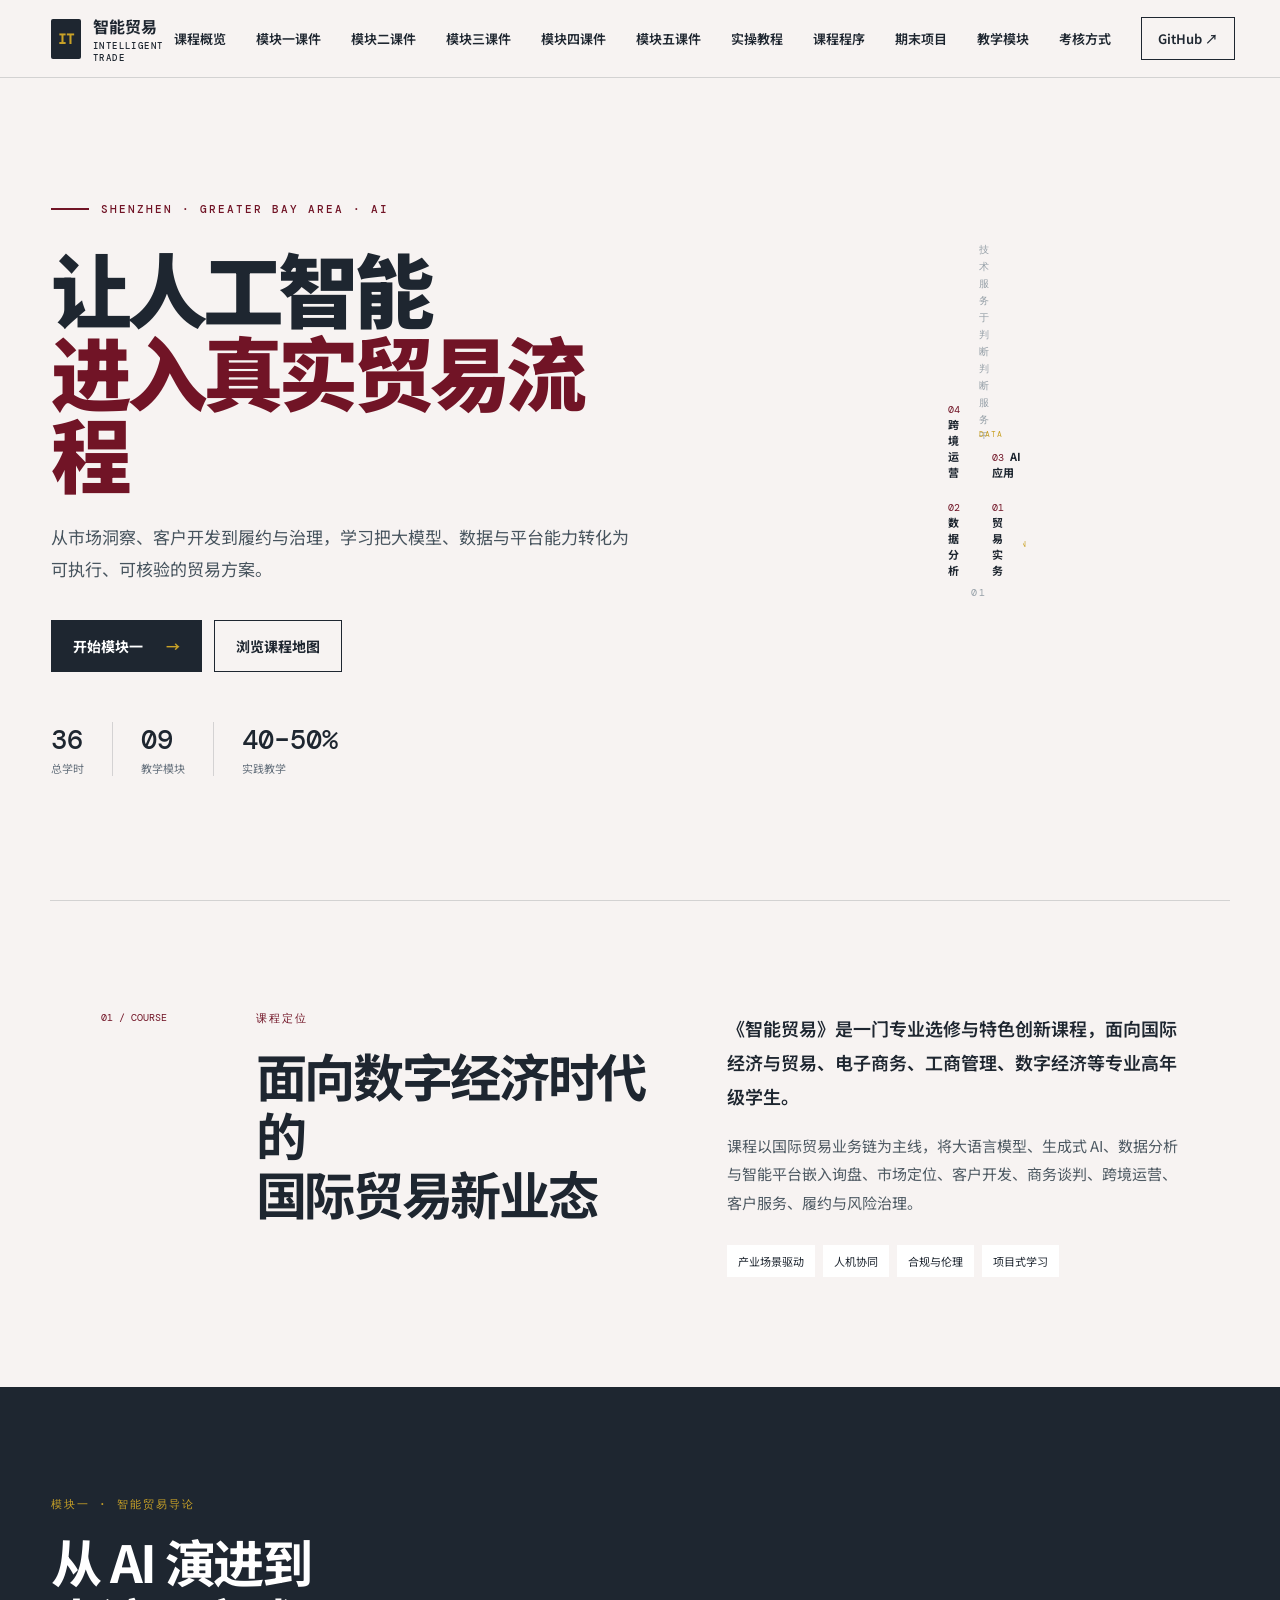
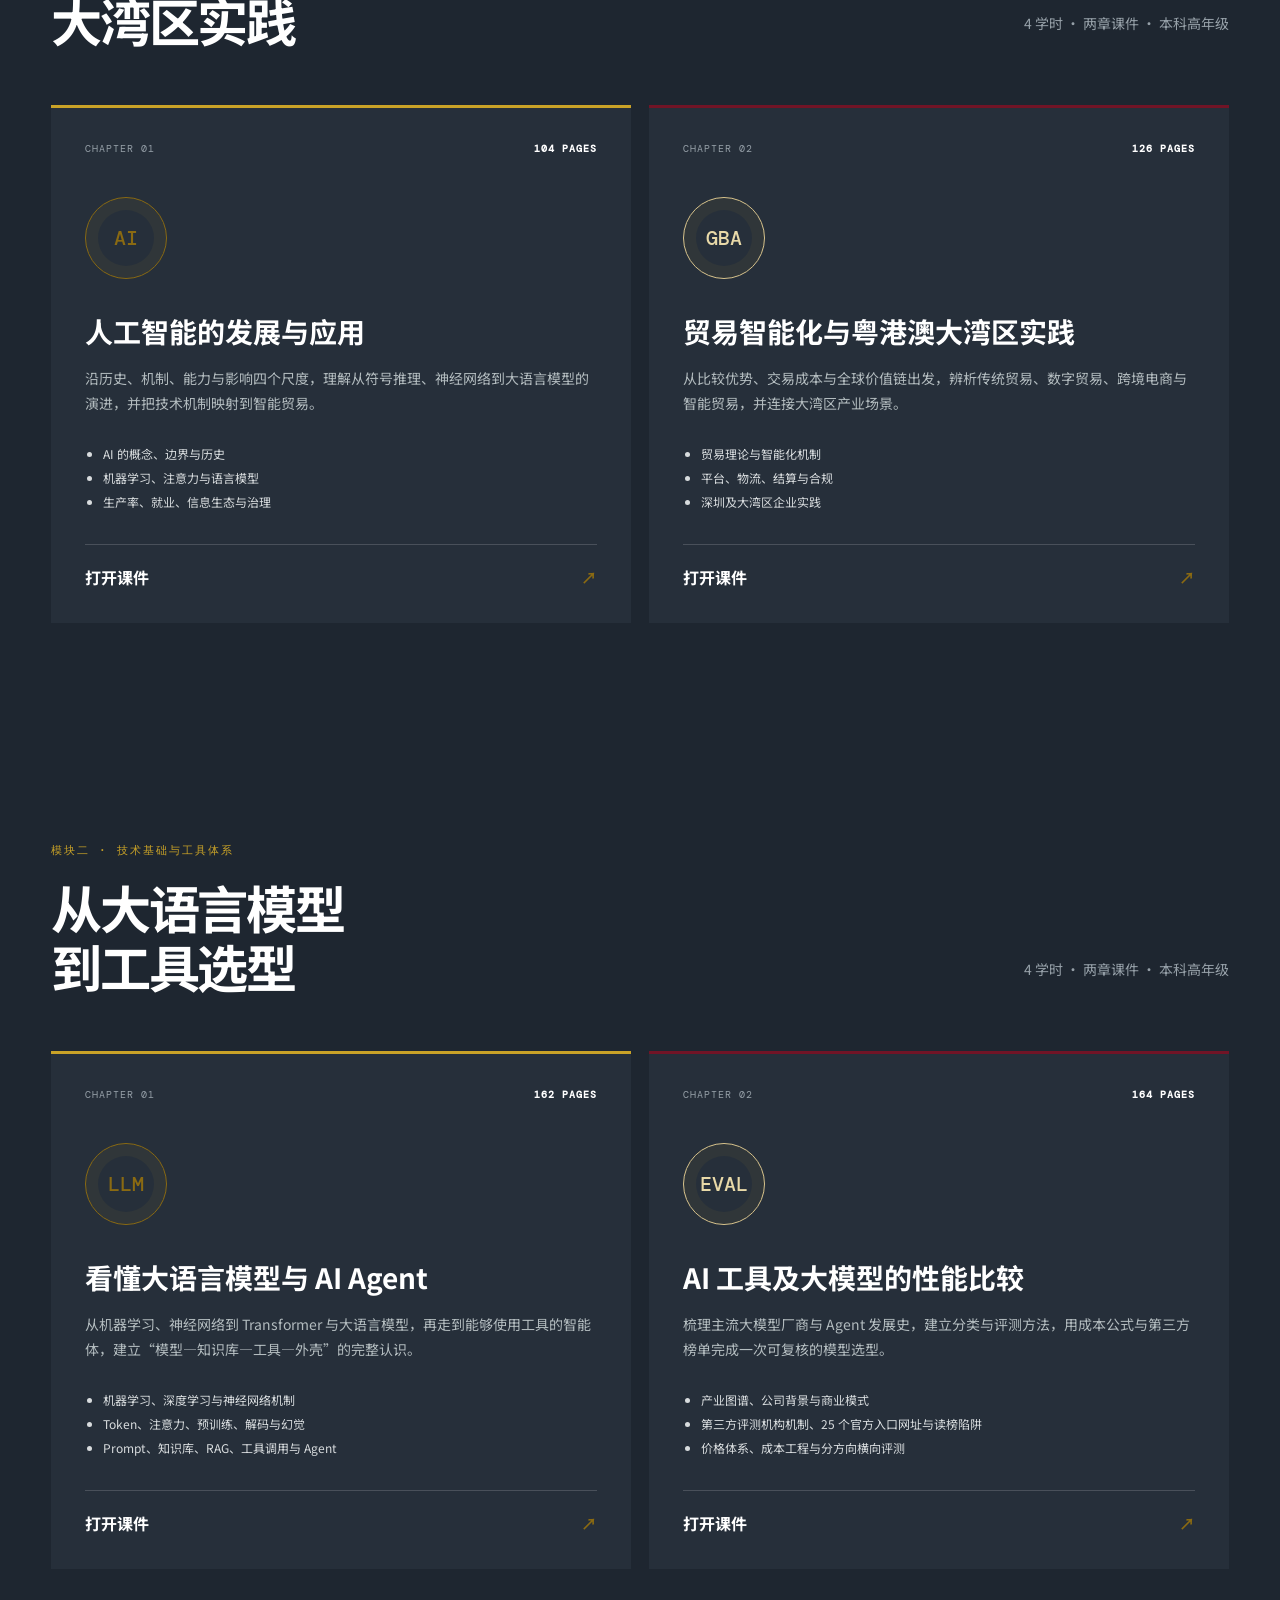
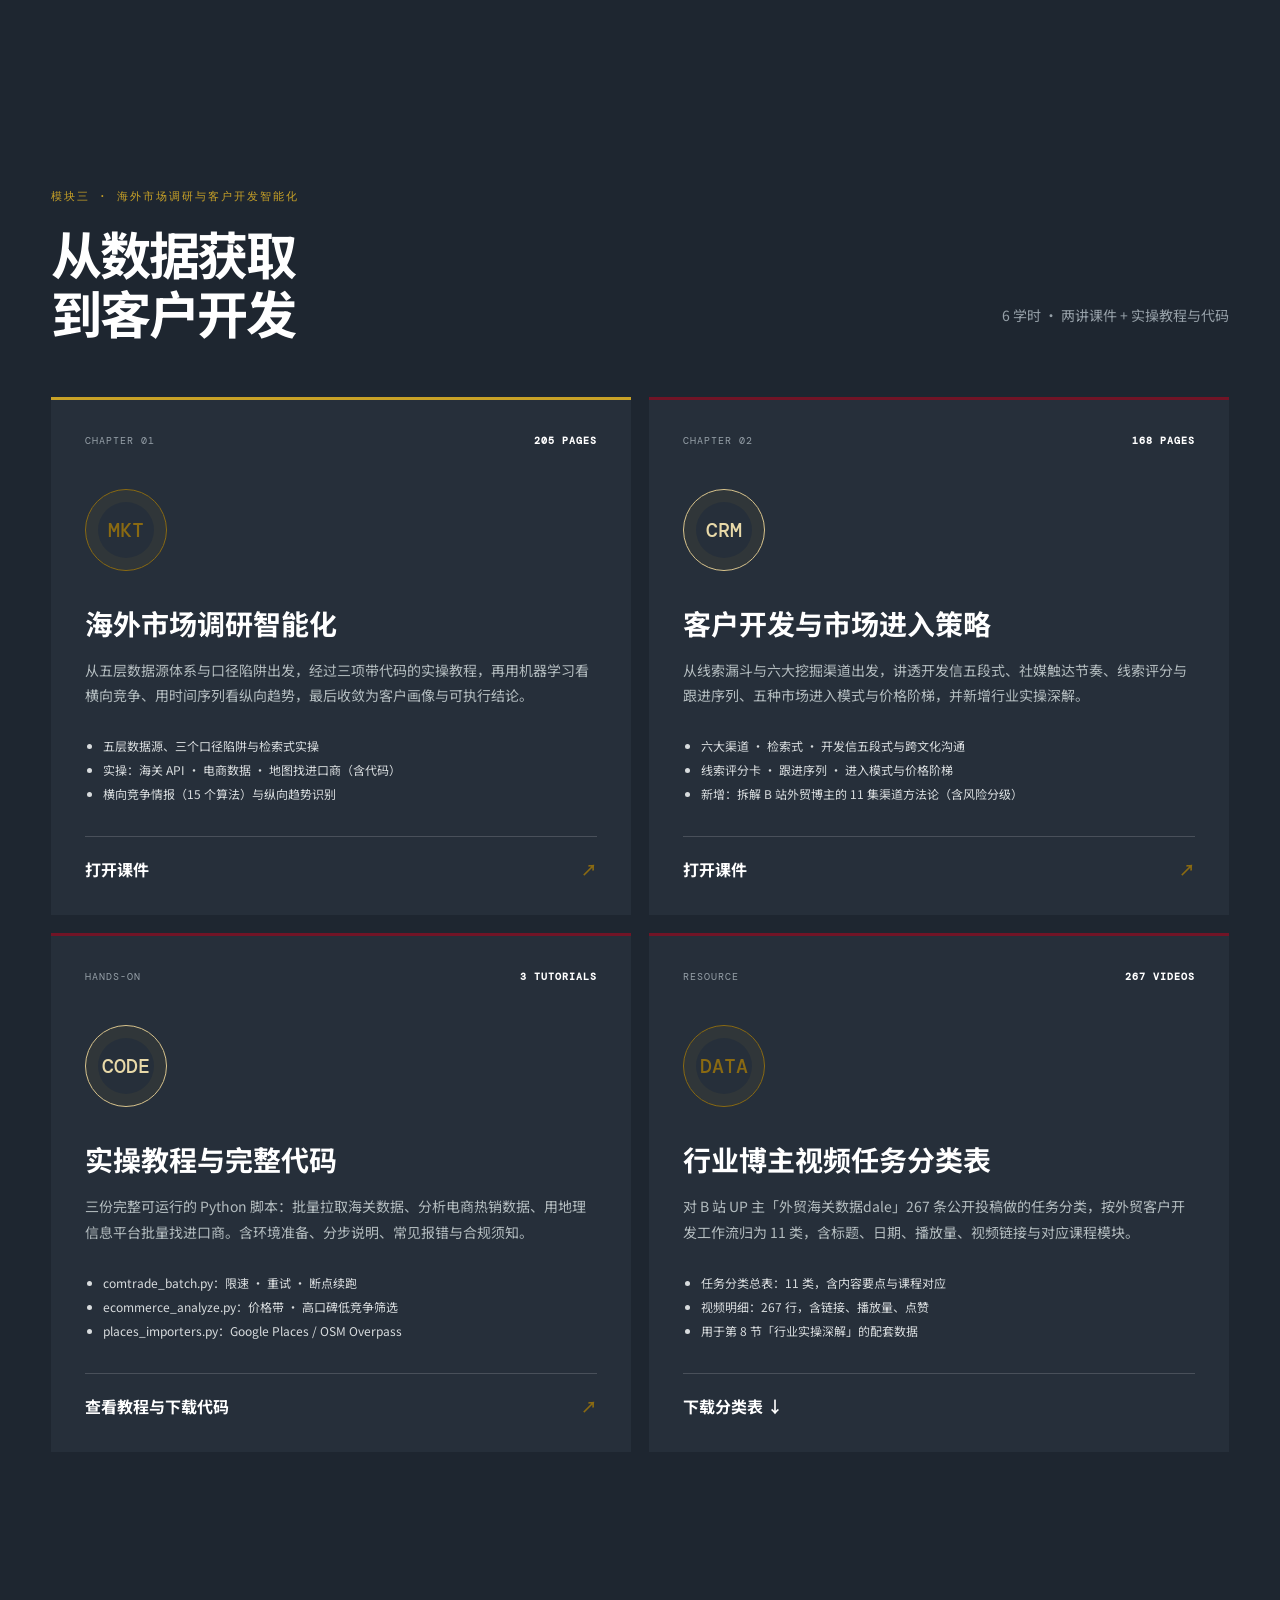
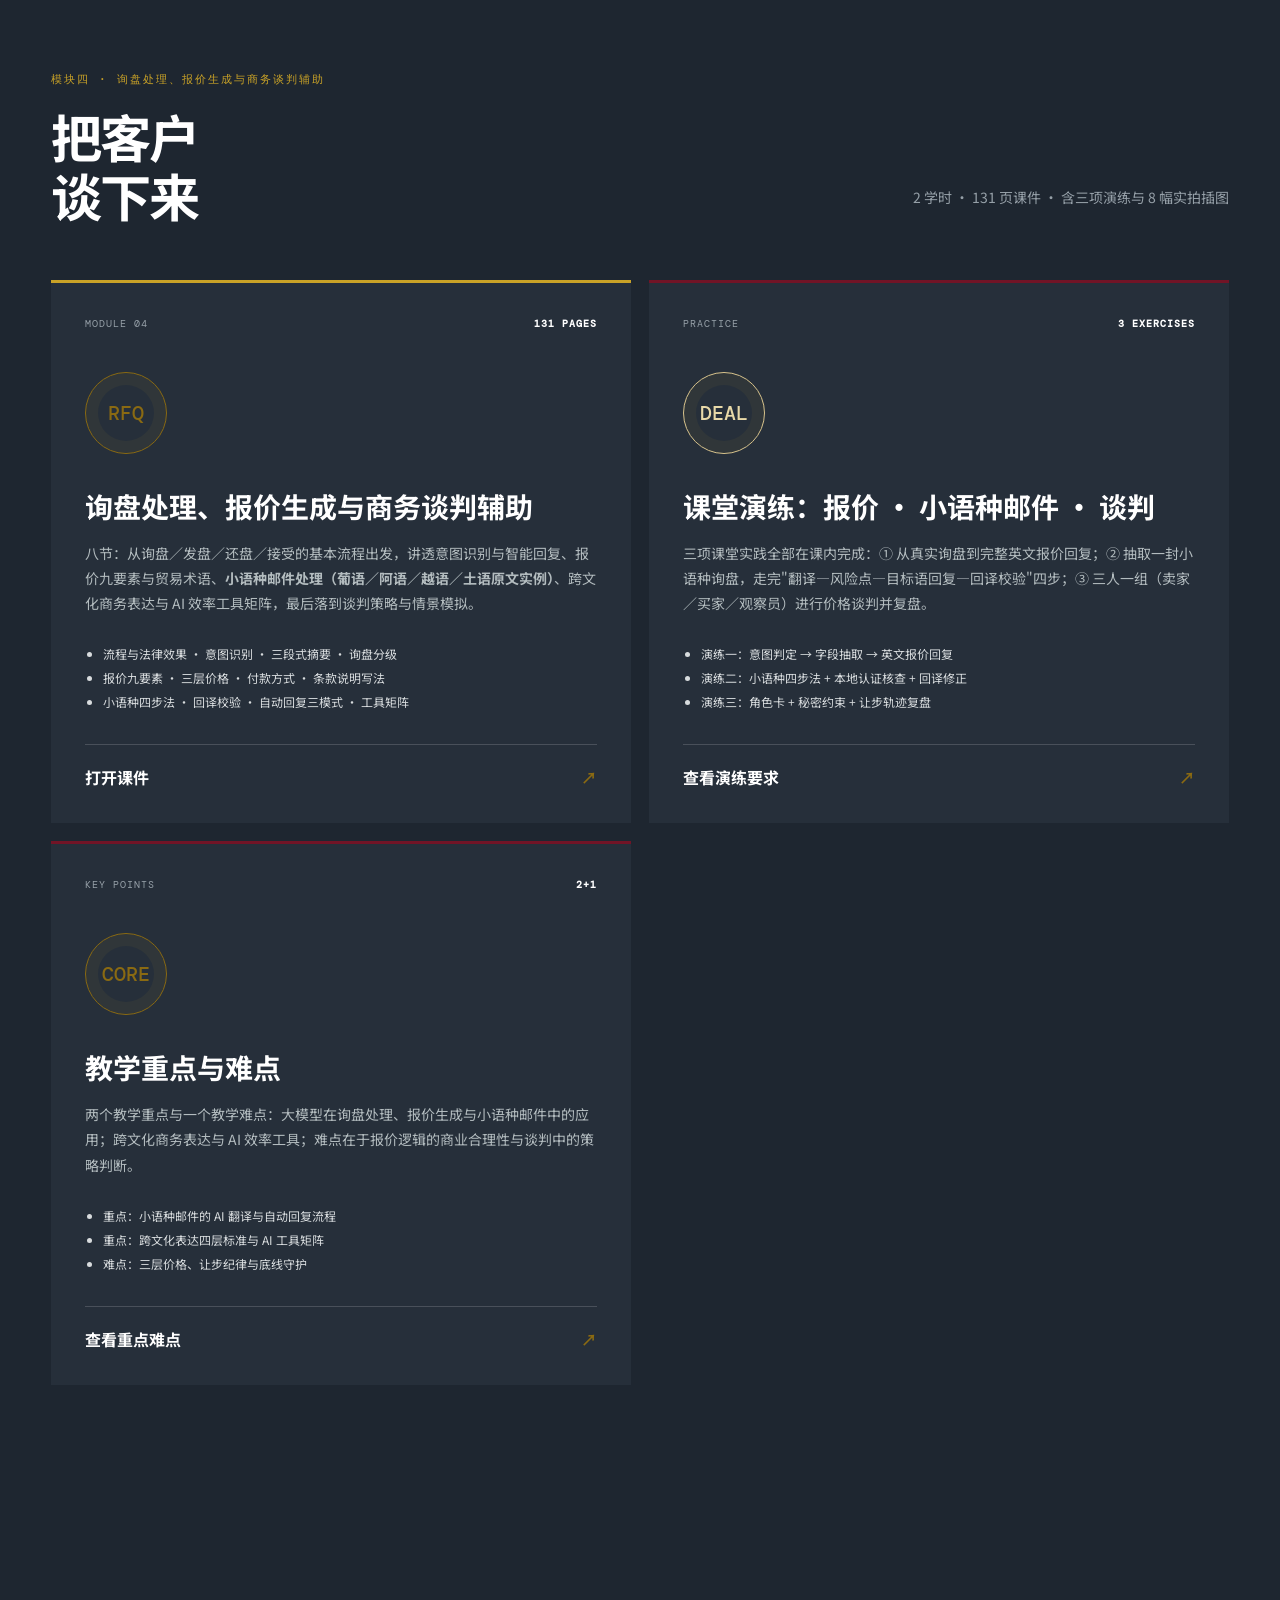
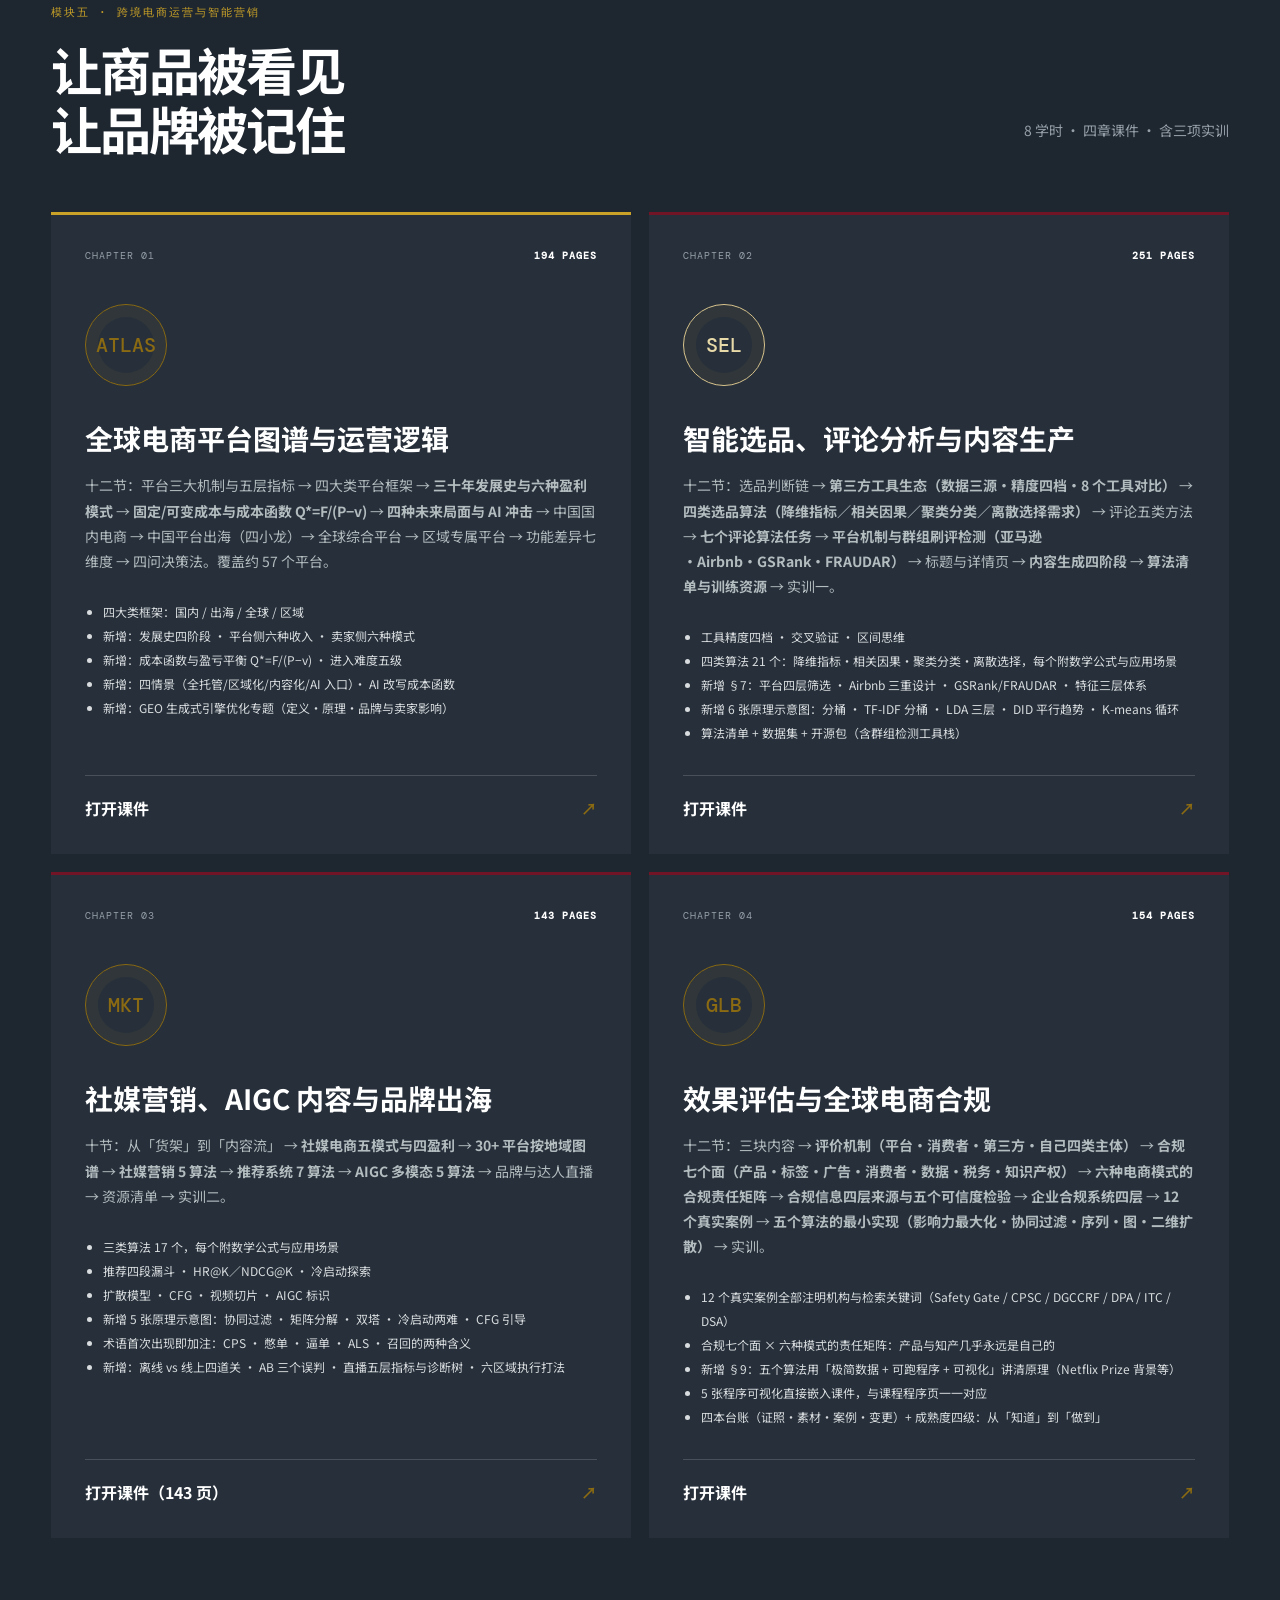
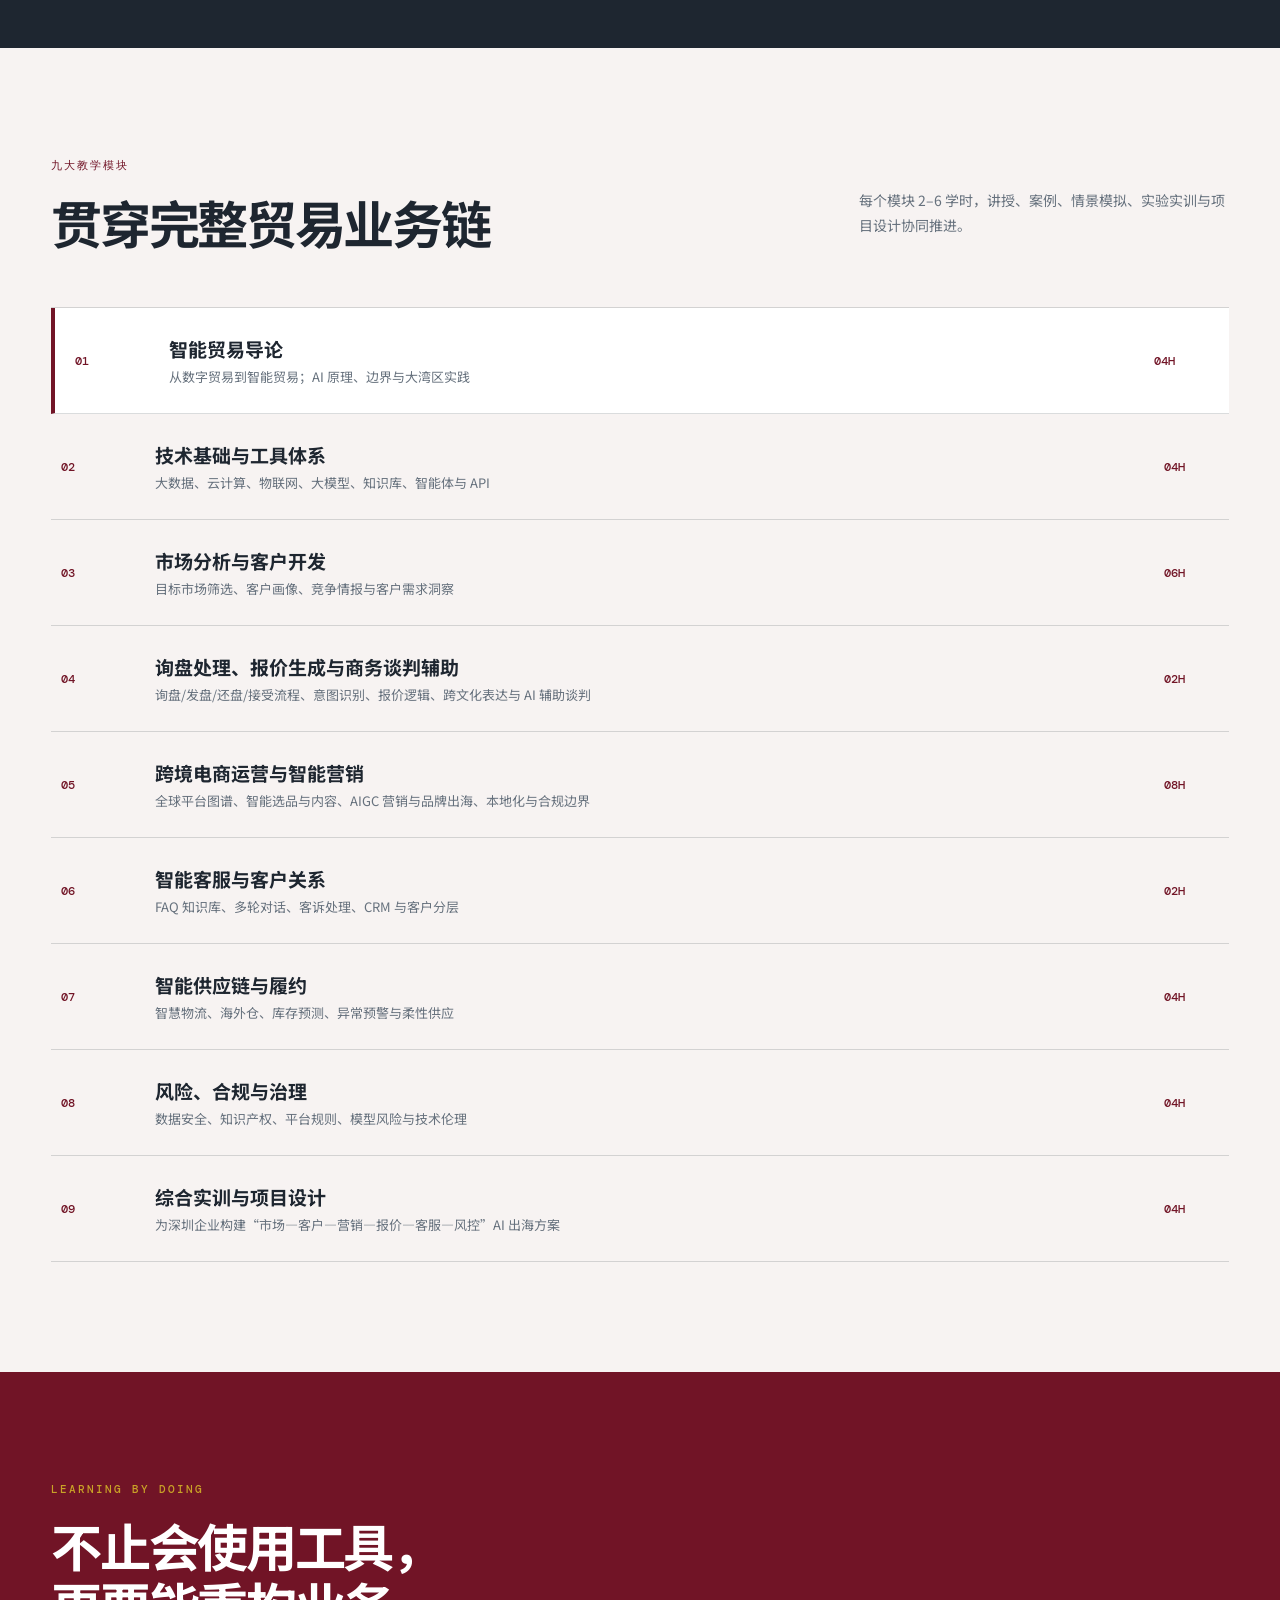
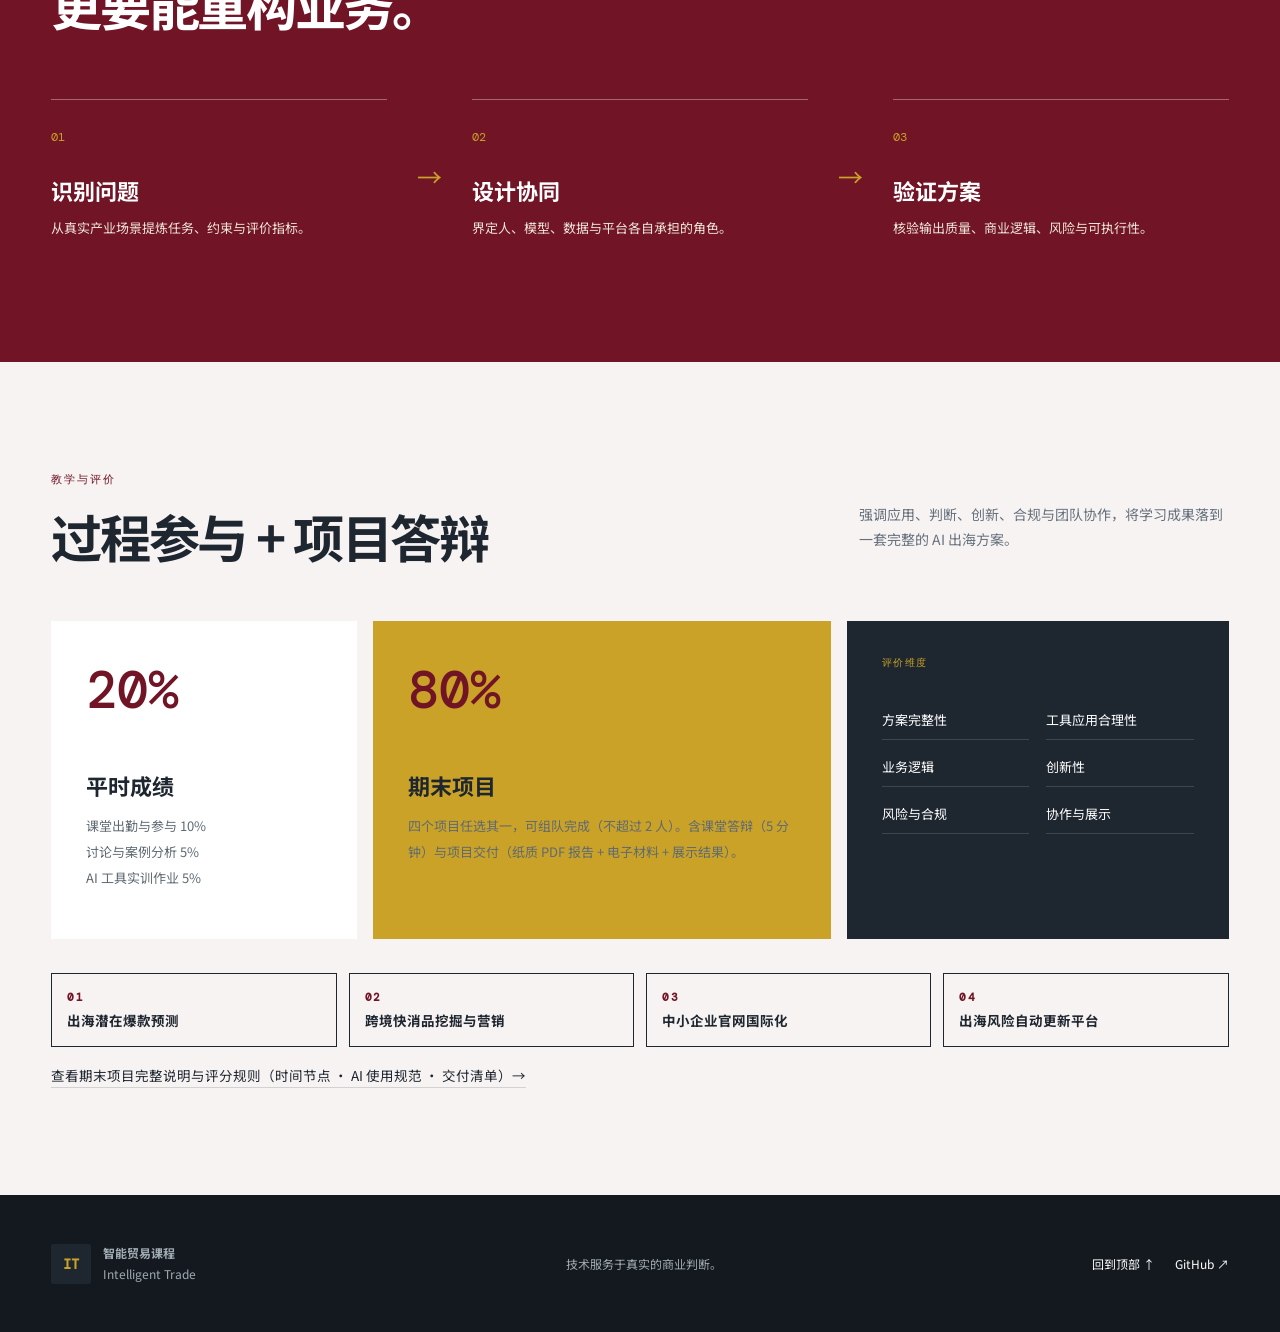
==== commit b913bd55: "Update Module 5 Chapter 4 card: 154 pages with five algorithms" ====
--- a/index.html
+++ b/index.html
@@ -240,11 +240,11 @@
           <a href="courseware/module-5-ch3-social-aigc-brand.pdf" target="_blank">打开课件（143 页）<span>↗</span></a>
         </article>
         <article class="chapter-card">
-          <div class="chapter-top"><span>CHAPTER 04</span><b>141 PAGES</b></div>
+          <div class="chapter-top"><span>CHAPTER 04</span><b>154 PAGES</b></div>
           <div class="chapter-icon" aria-hidden="true">GLB</div>
           <h3>效果评估与全球电商合规</h3>
-          <p>十一节：三块内容 → <strong>评价机制（平台·消费者·第三方·自己四类主体）</strong> → <strong>合规七个面（产品·标签·广告·消费者·数据·税务·知识产权）</strong> → <strong>六种电商模式的合规责任矩阵</strong> → <strong>合规信息四层来源与五个可信度检验</strong> → <strong>企业合规系统四层（制度·组织·流程·工具）</strong> → <strong>12 个真实案例（产品 6 + 非产品 6，均标来源）</strong> → 实训：出海合规自查表。</p>
-          <ul><li>12 个真实案例全部注明机构与检索关键词（Safety Gate / CPSC / DGCCRF / DPA / ITC / DSA）</li><li>合规七个面 × 六种模式的责任矩阵：产品与知产几乎永远是自己的</li><li>四层信息源 + 五个可信度检验 + 季度扫描表：解决「怎么知道最新要求」</li><li>四本台账（证照·素材·案例·变更）+ 成熟度四级：从「知道」到「做到」</li><li>本版删除全部算法与公式，改为制度与实务；原 6 个程序移入「历史版本」区</li></ul>
+          <p>十二节：三块内容 → <strong>评价机制（平台·消费者·第三方·自己四类主体）</strong> → <strong>合规七个面（产品·标签·广告·消费者·数据·税务·知识产权）</strong> → <strong>六种电商模式的合规责任矩阵</strong> → <strong>合规信息四层来源与五个可信度检验</strong> → <strong>企业合规系统四层</strong> → <strong>12 个真实案例</strong> → <strong>五个算法的最小实现（影响力最大化·协同过滤·序列·图·二维扩散）</strong> → 实训。</p>
+          <ul><li>12 个真实案例全部注明机构与检索关键词（Safety Gate / CPSC / DGCCRF / DPA / ITC / DSA）</li><li>合规七个面 × 六种模式的责任矩阵：产品与知产几乎永远是自己的</li><li>新增 §9：五个算法用「极简数据 + 可跑程序 + 可视化」讲清原理（Netflix Prize 背景等）</li><li>5 张程序可视化直接嵌入课件，与课程程序页一一对应</li><li>四本台账（证照·素材·案例·变更）+ 成熟度四级：从「知道」到「做到」</li></ul>
           <a href="courseware/module-5-ch4-localization-eval-compliance.pdf" target="_blank">打开课件 <span>↗</span></a>
         </article>
       </div>
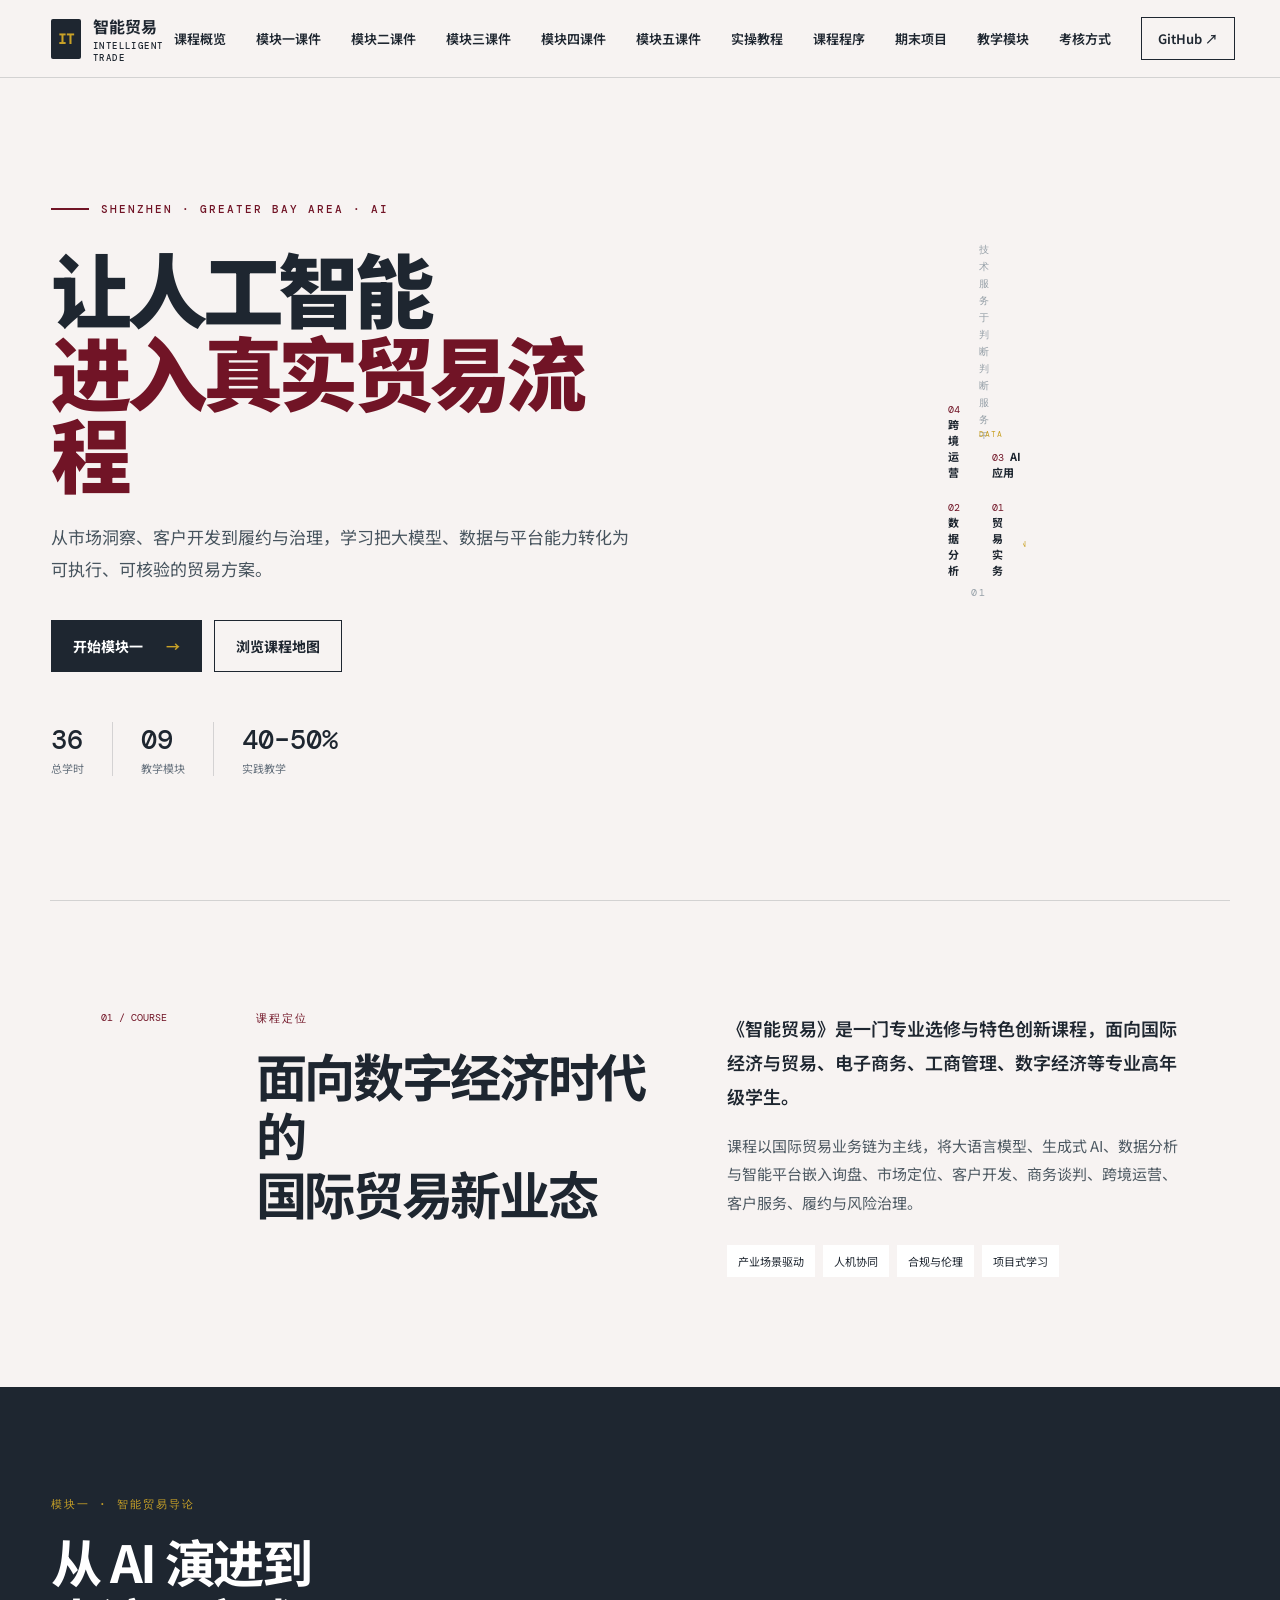
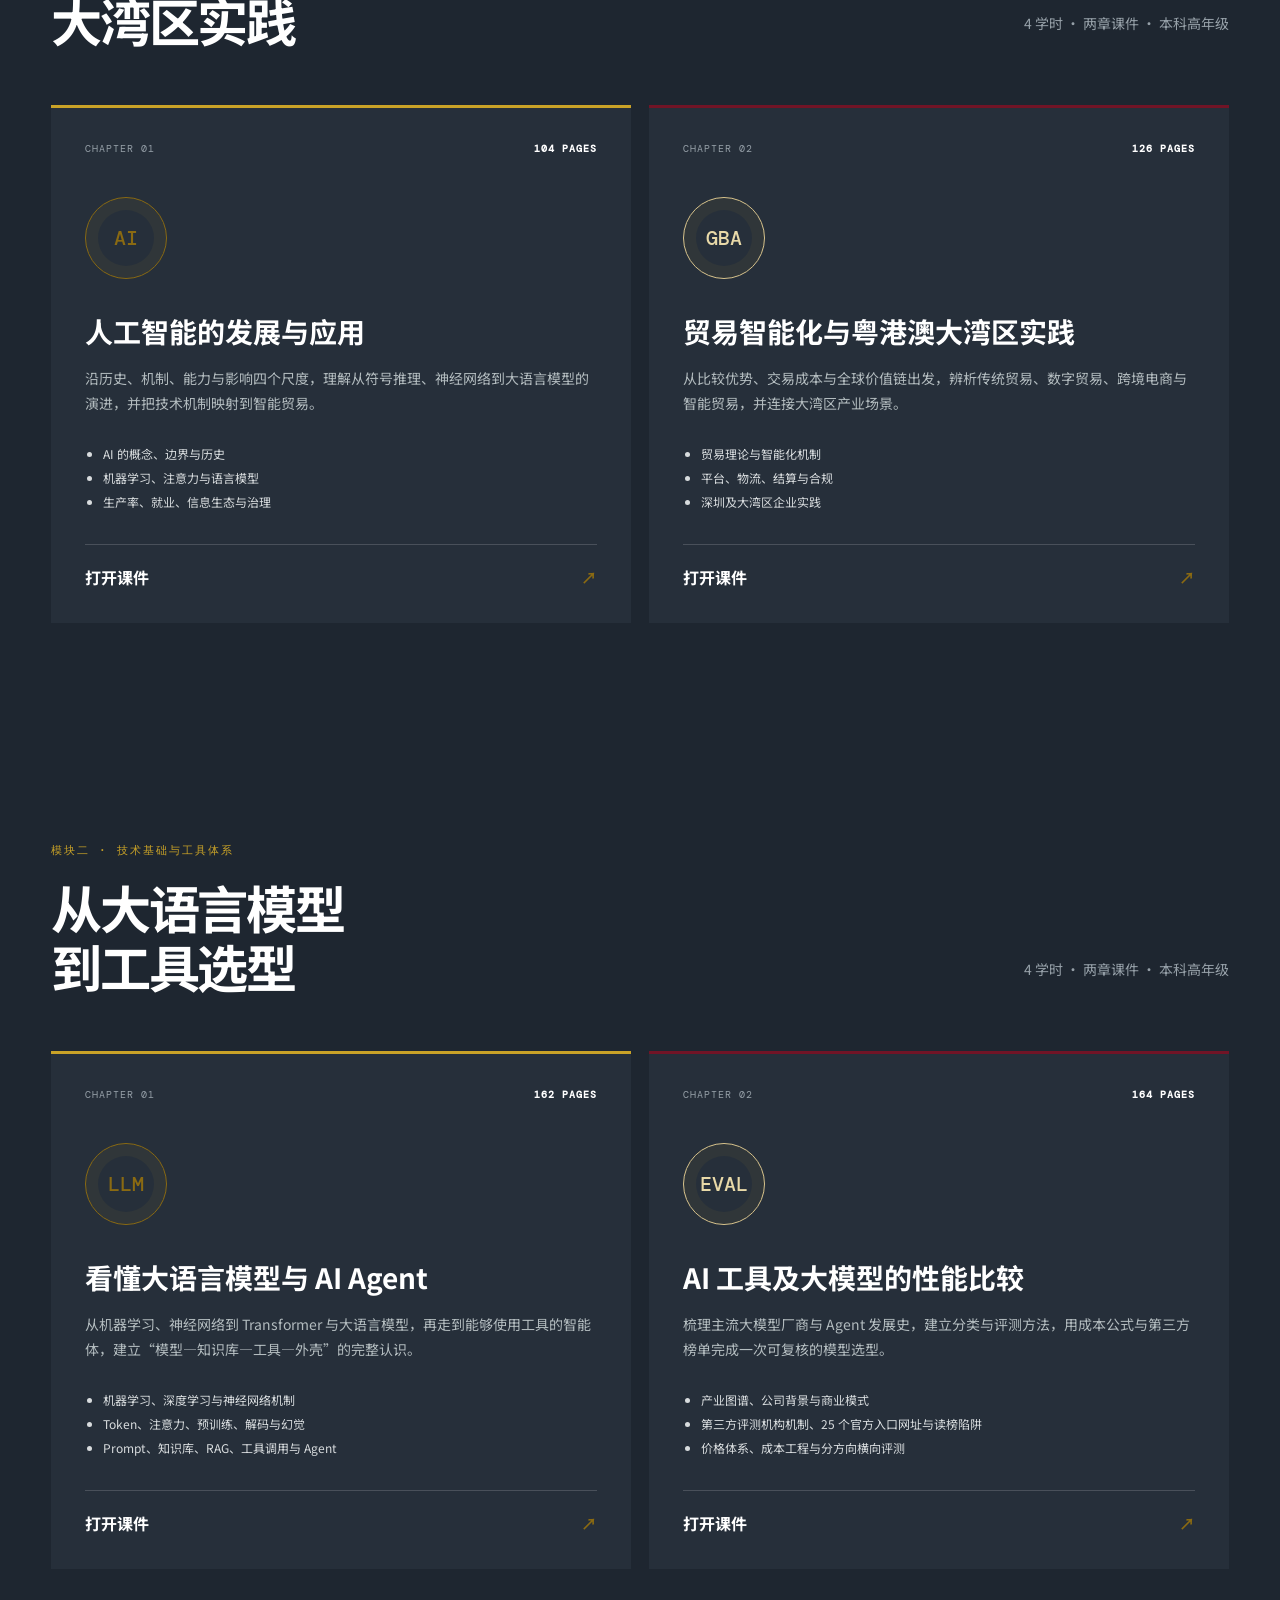
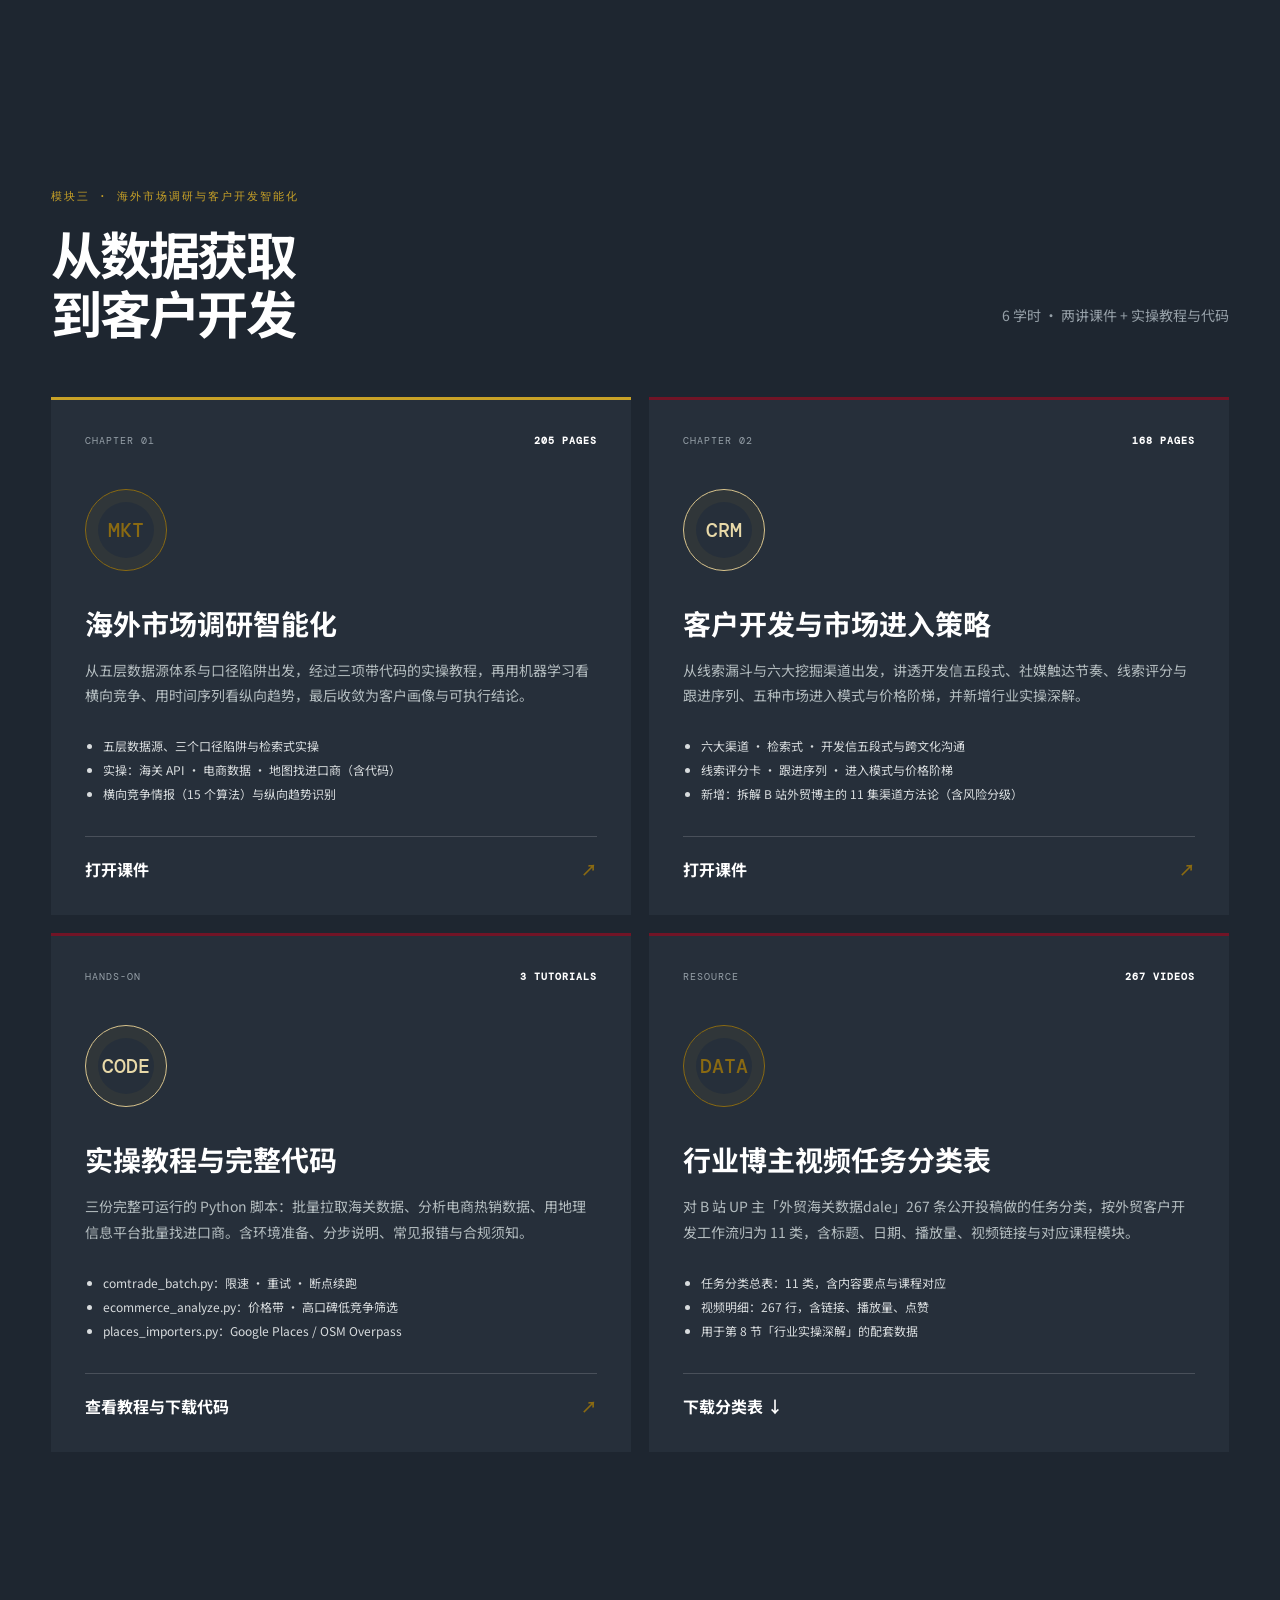
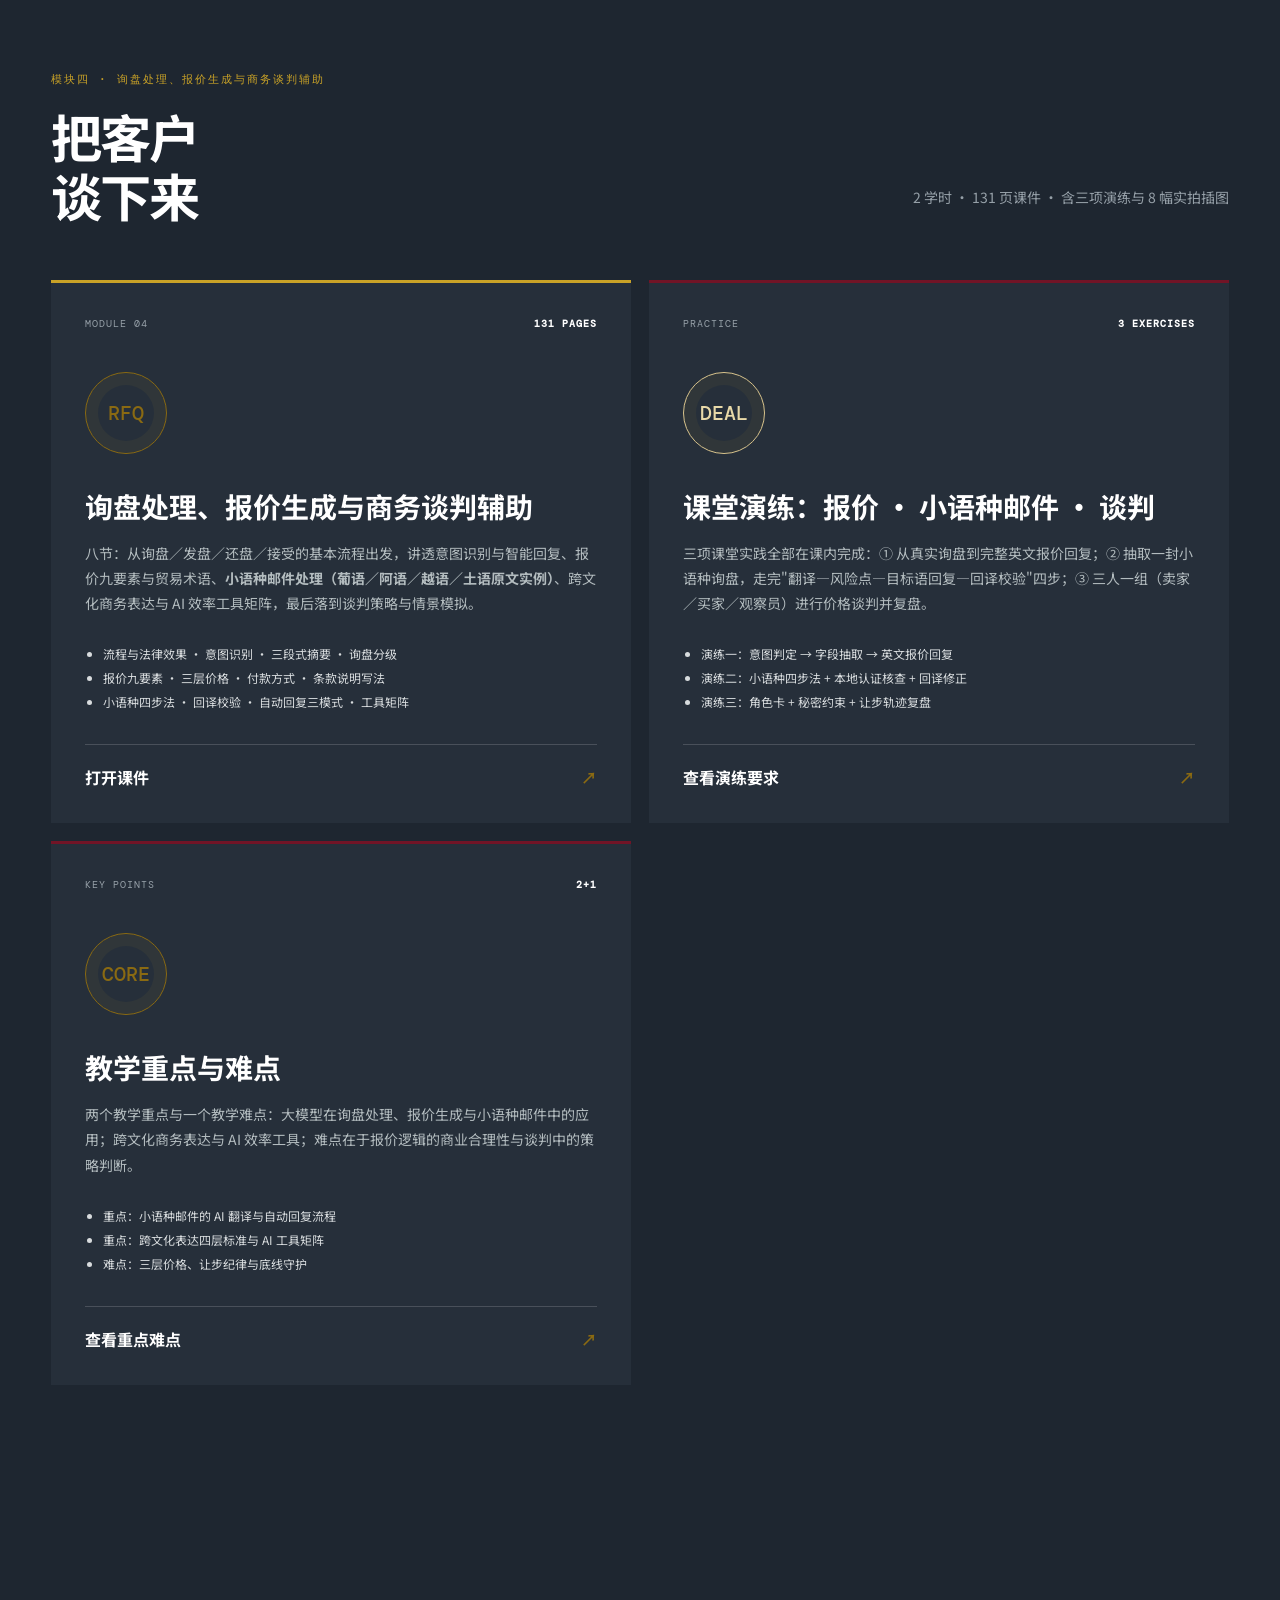
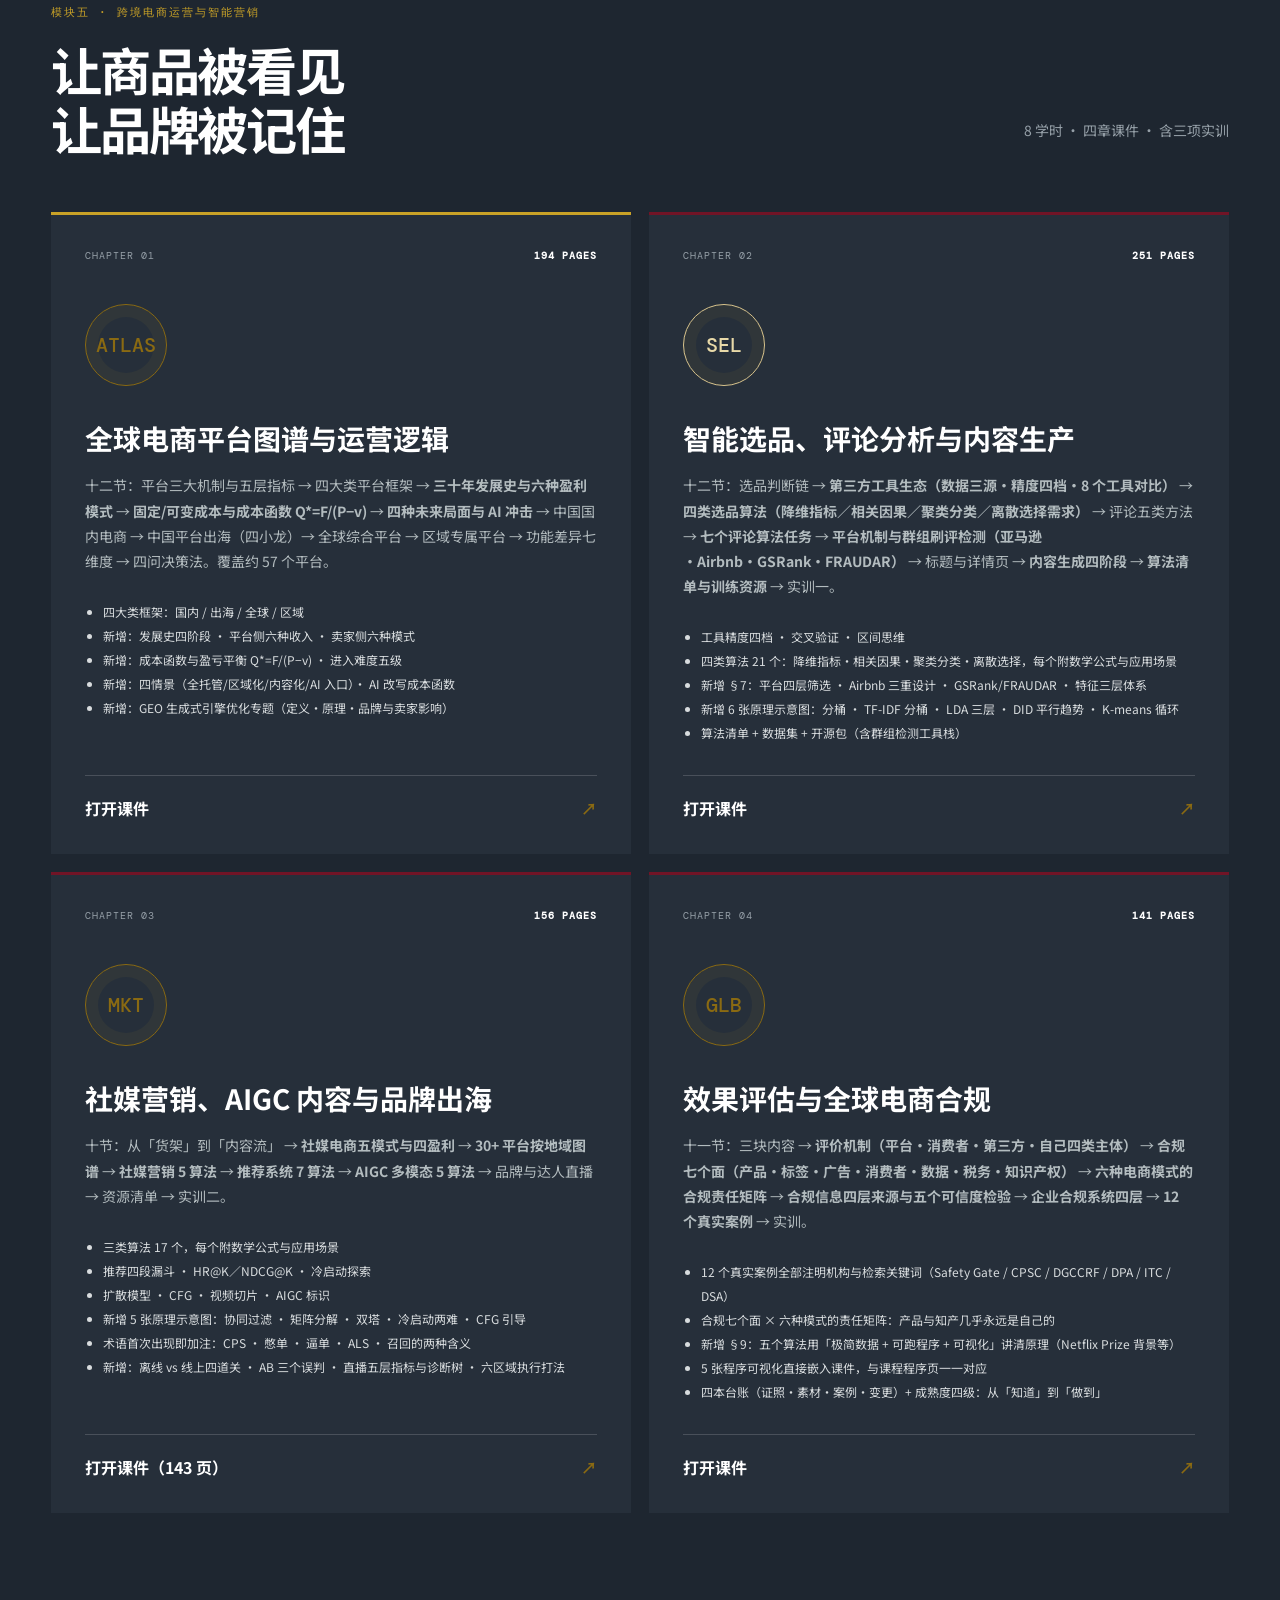
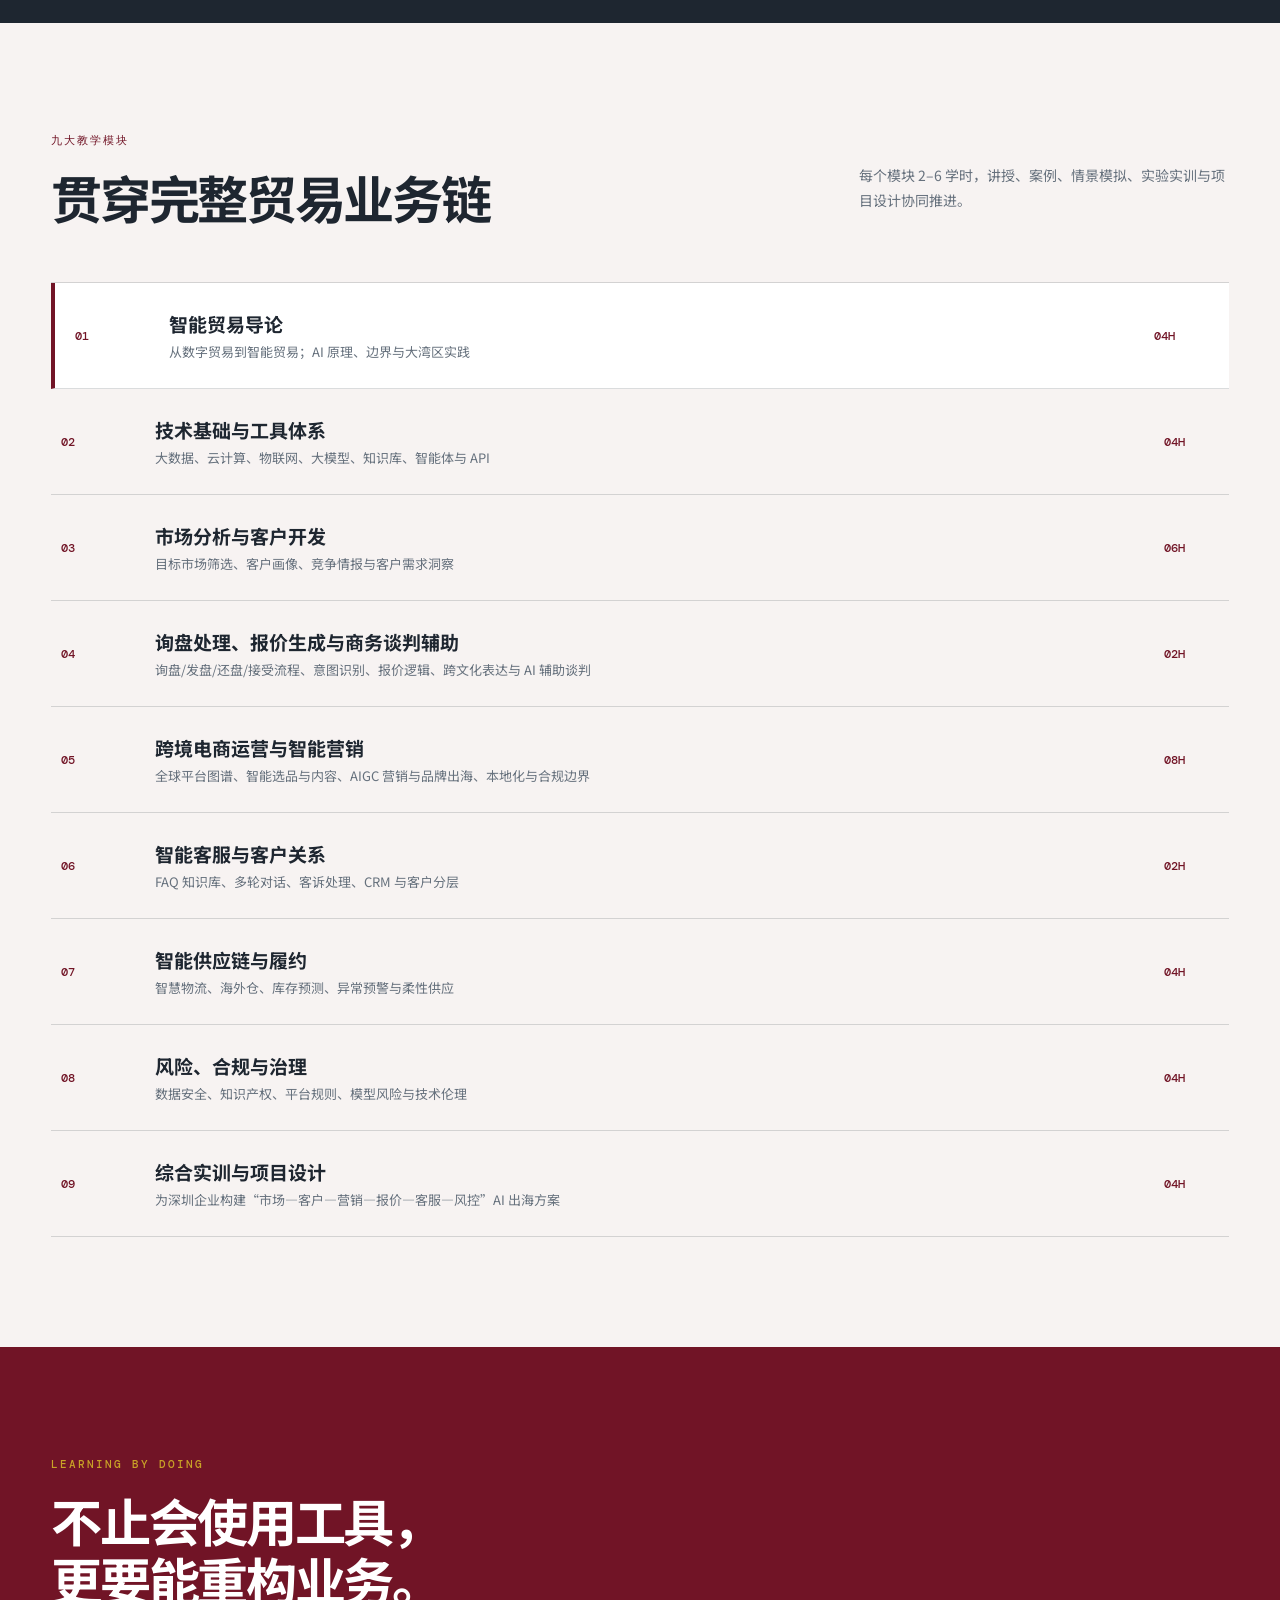
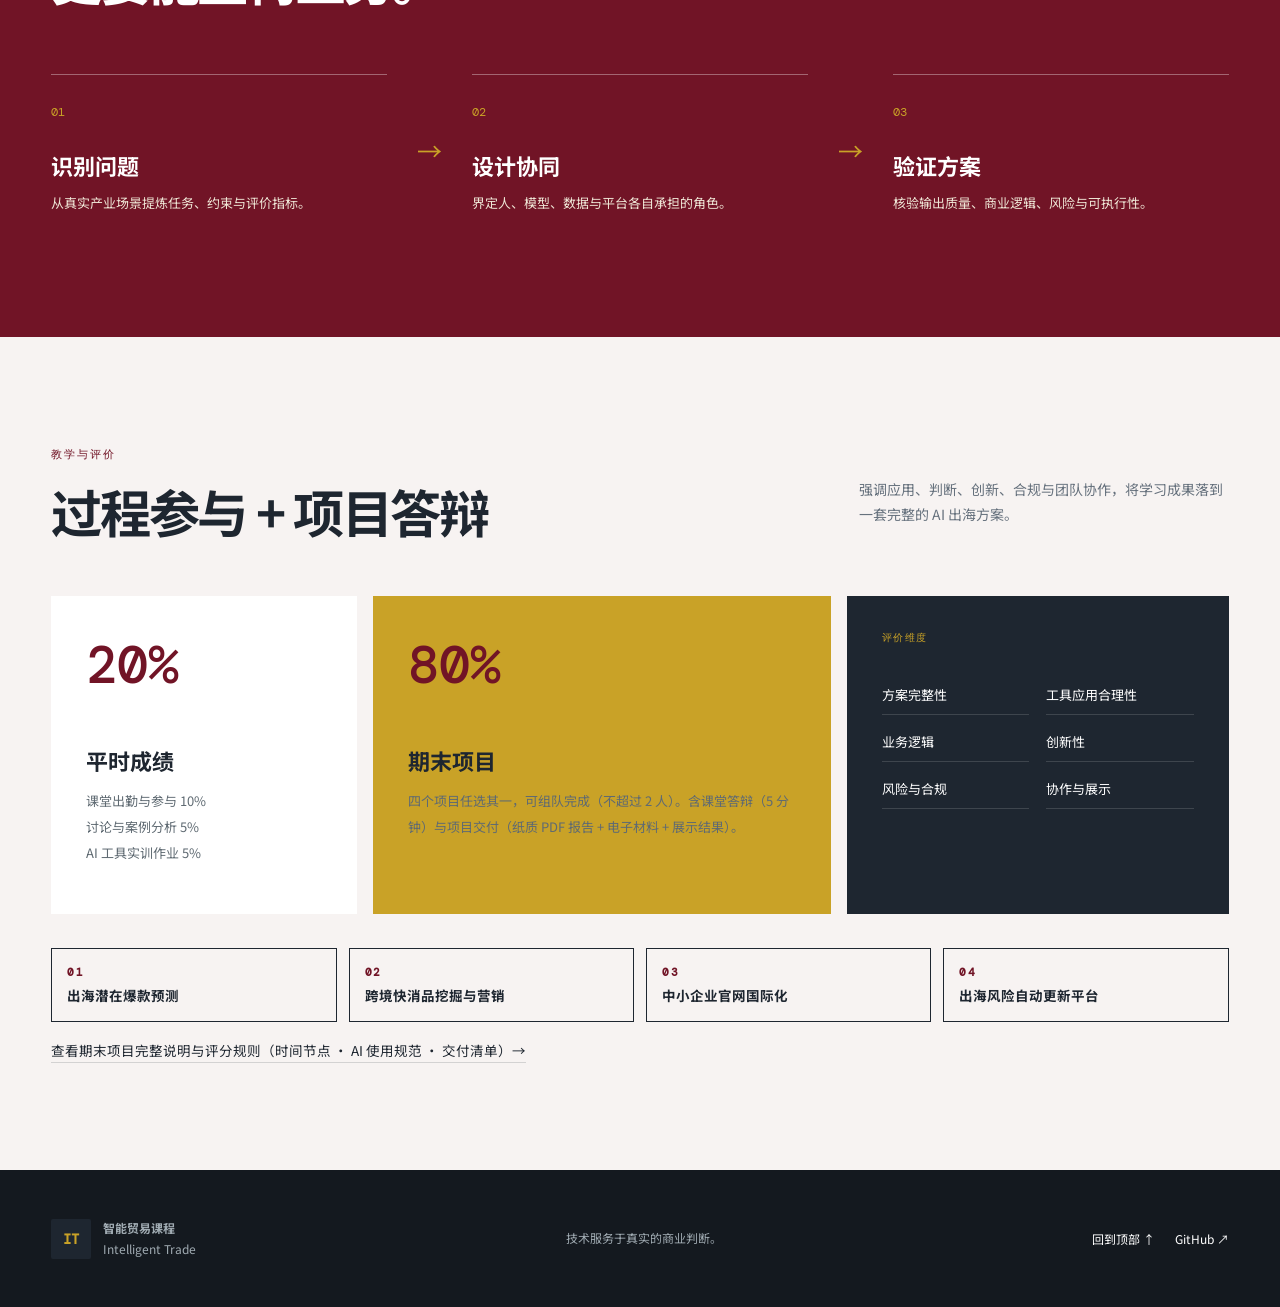
==== commit 5f276509: "Ch3 156 pages, ch4 back to 141 pages" ====
--- a/index.html
+++ b/index.html
@@ -231,7 +231,7 @@
           <a href="courseware/module-5-ch2-selection-review-content.pdf" target="_blank">打开课件 <span>↗</span></a>
         </article>
         <article class="chapter-card">
-          <div class="chapter-top"><span>CHAPTER 03</span><b>143 PAGES</b></div>
+          <div class="chapter-top"><span>CHAPTER 03</span><b>156 PAGES</b></div>
           <div class="chapter-icon" aria-hidden="true">MKT</div>
           <h3>社媒营销、AIGC 内容与品牌出海</h3>
           <p>十节：从「货架」到「内容流」 → <strong>社媒电商五模式与四盈利</strong> → <strong>30+ 平台按地域图谱</strong> → <strong>社媒营销 5 算法</strong> → <strong>推荐系统 7 算法</strong> → <strong>AIGC 多模态 5 算法</strong> → 品牌与达人直播 → 资源清单 → 实训二。</p>
@@ -240,10 +240,10 @@
           <a href="courseware/module-5-ch3-social-aigc-brand.pdf" target="_blank">打开课件（143 页）<span>↗</span></a>
         </article>
         <article class="chapter-card">
-          <div class="chapter-top"><span>CHAPTER 04</span><b>154 PAGES</b></div>
+          <div class="chapter-top"><span>CHAPTER 04</span><b>141 PAGES</b></div>
           <div class="chapter-icon" aria-hidden="true">GLB</div>
           <h3>效果评估与全球电商合规</h3>
-          <p>十二节：三块内容 → <strong>评价机制（平台·消费者·第三方·自己四类主体）</strong> → <strong>合规七个面（产品·标签·广告·消费者·数据·税务·知识产权）</strong> → <strong>六种电商模式的合规责任矩阵</strong> → <strong>合规信息四层来源与五个可信度检验</strong> → <strong>企业合规系统四层</strong> → <strong>12 个真实案例</strong> → <strong>五个算法的最小实现（影响力最大化·协同过滤·序列·图·二维扩散）</strong> → 实训。</p>
+          <p>十一节：三块内容 → <strong>评价机制（平台·消费者·第三方·自己四类主体）</strong> → <strong>合规七个面（产品·标签·广告·消费者·数据·税务·知识产权）</strong> → <strong>六种电商模式的合规责任矩阵</strong> → <strong>合规信息四层来源与五个可信度检验</strong> → <strong>企业合规系统四层</strong> → <strong>12 个真实案例</strong> → 实训。</p>
           <ul><li>12 个真实案例全部注明机构与检索关键词（Safety Gate / CPSC / DGCCRF / DPA / ITC / DSA）</li><li>合规七个面 × 六种模式的责任矩阵：产品与知产几乎永远是自己的</li><li>新增 §9：五个算法用「极简数据 + 可跑程序 + 可视化」讲清原理（Netflix Prize 背景等）</li><li>5 张程序可视化直接嵌入课件，与课程程序页一一对应</li><li>四本台账（证照·素材·案例·变更）+ 成熟度四级：从「知道」到「做到」</li></ul>
           <a href="courseware/module-5-ch4-localization-eval-compliance.pdf" target="_blank">打开课件 <span>↗</span></a>
         </article>
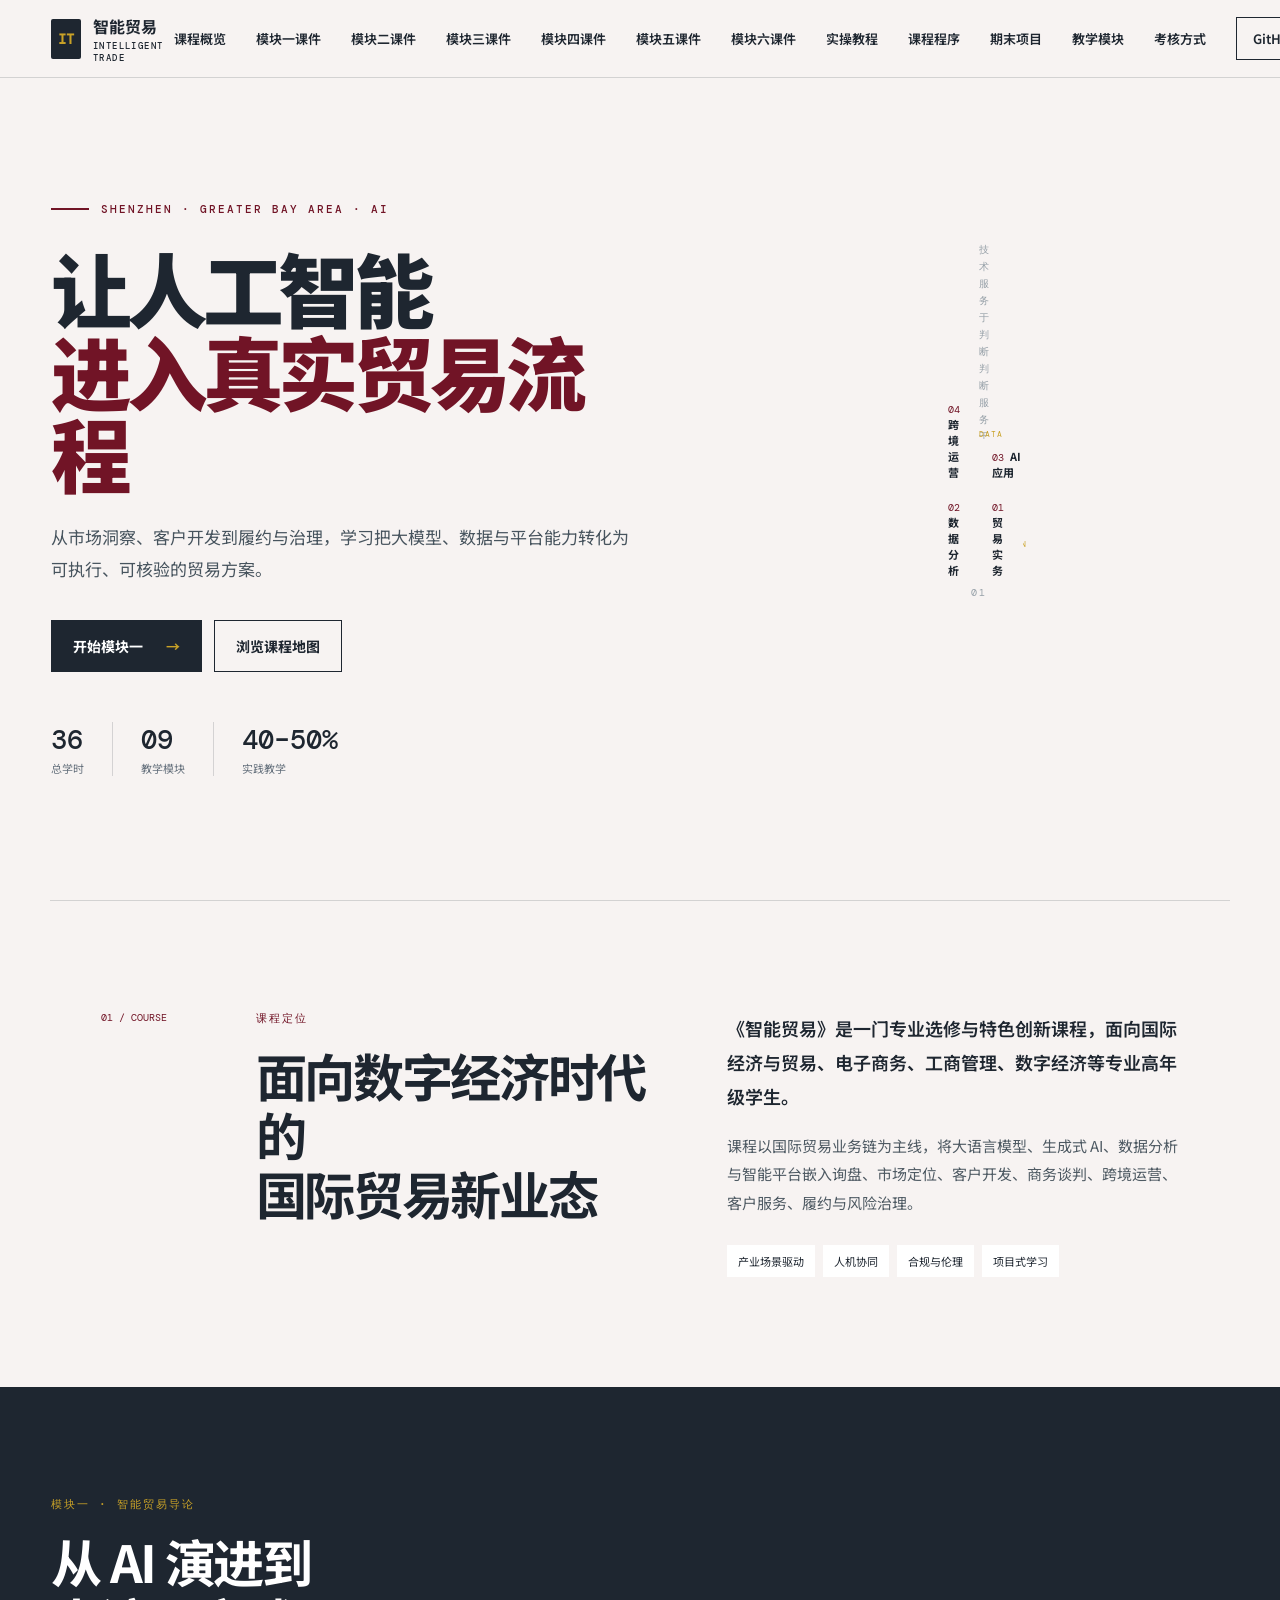
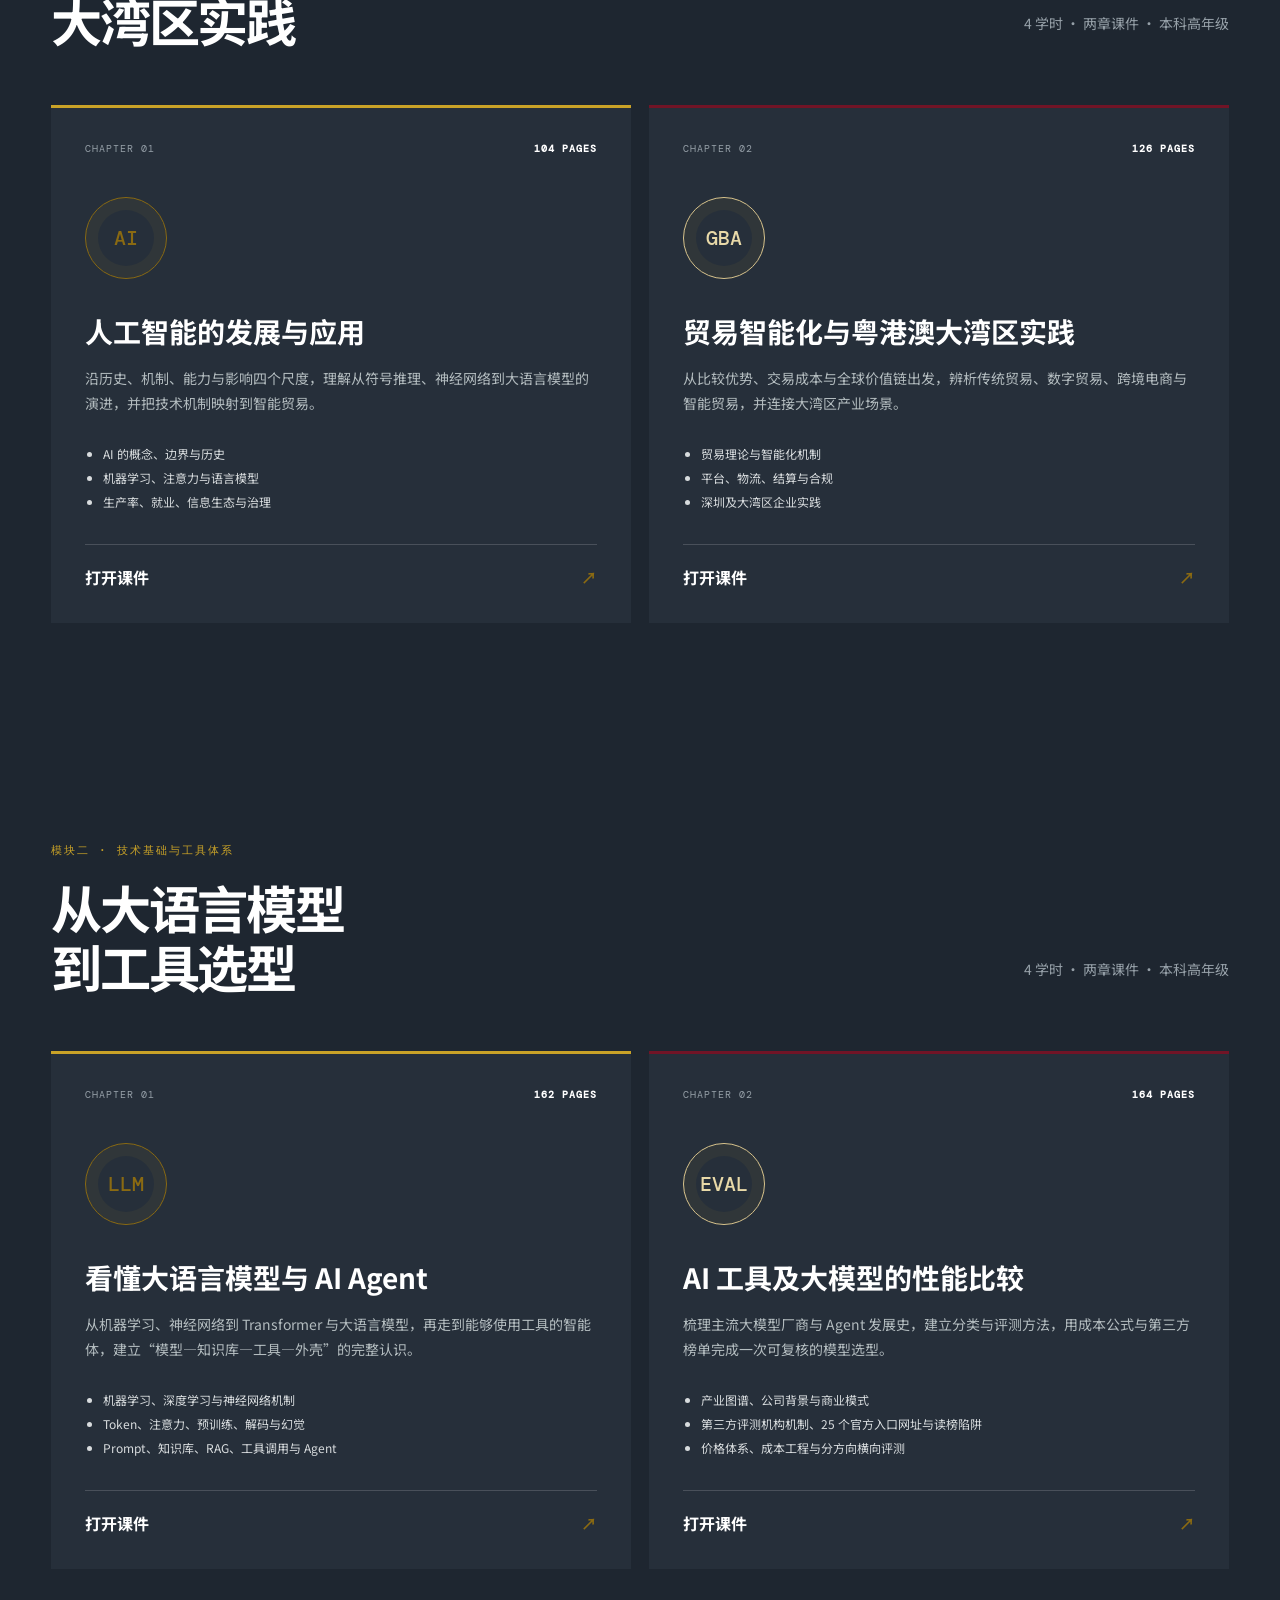
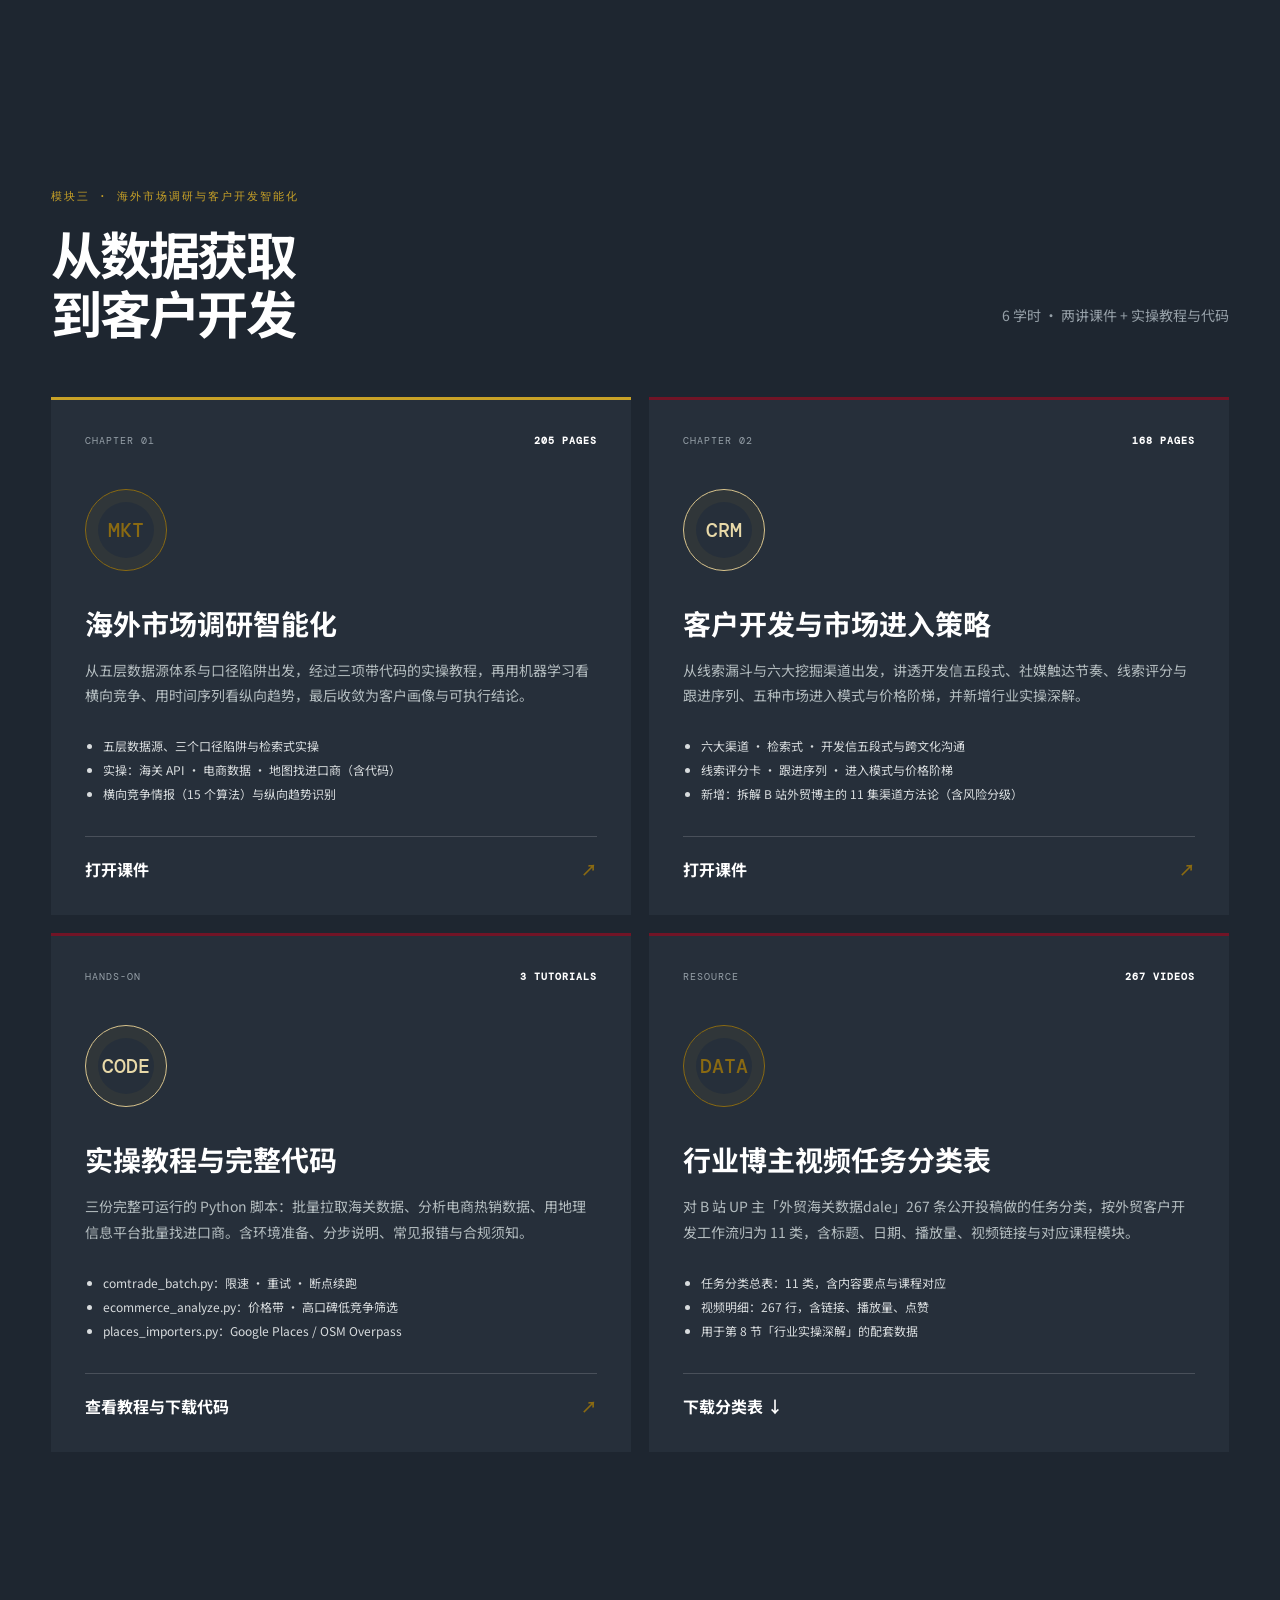
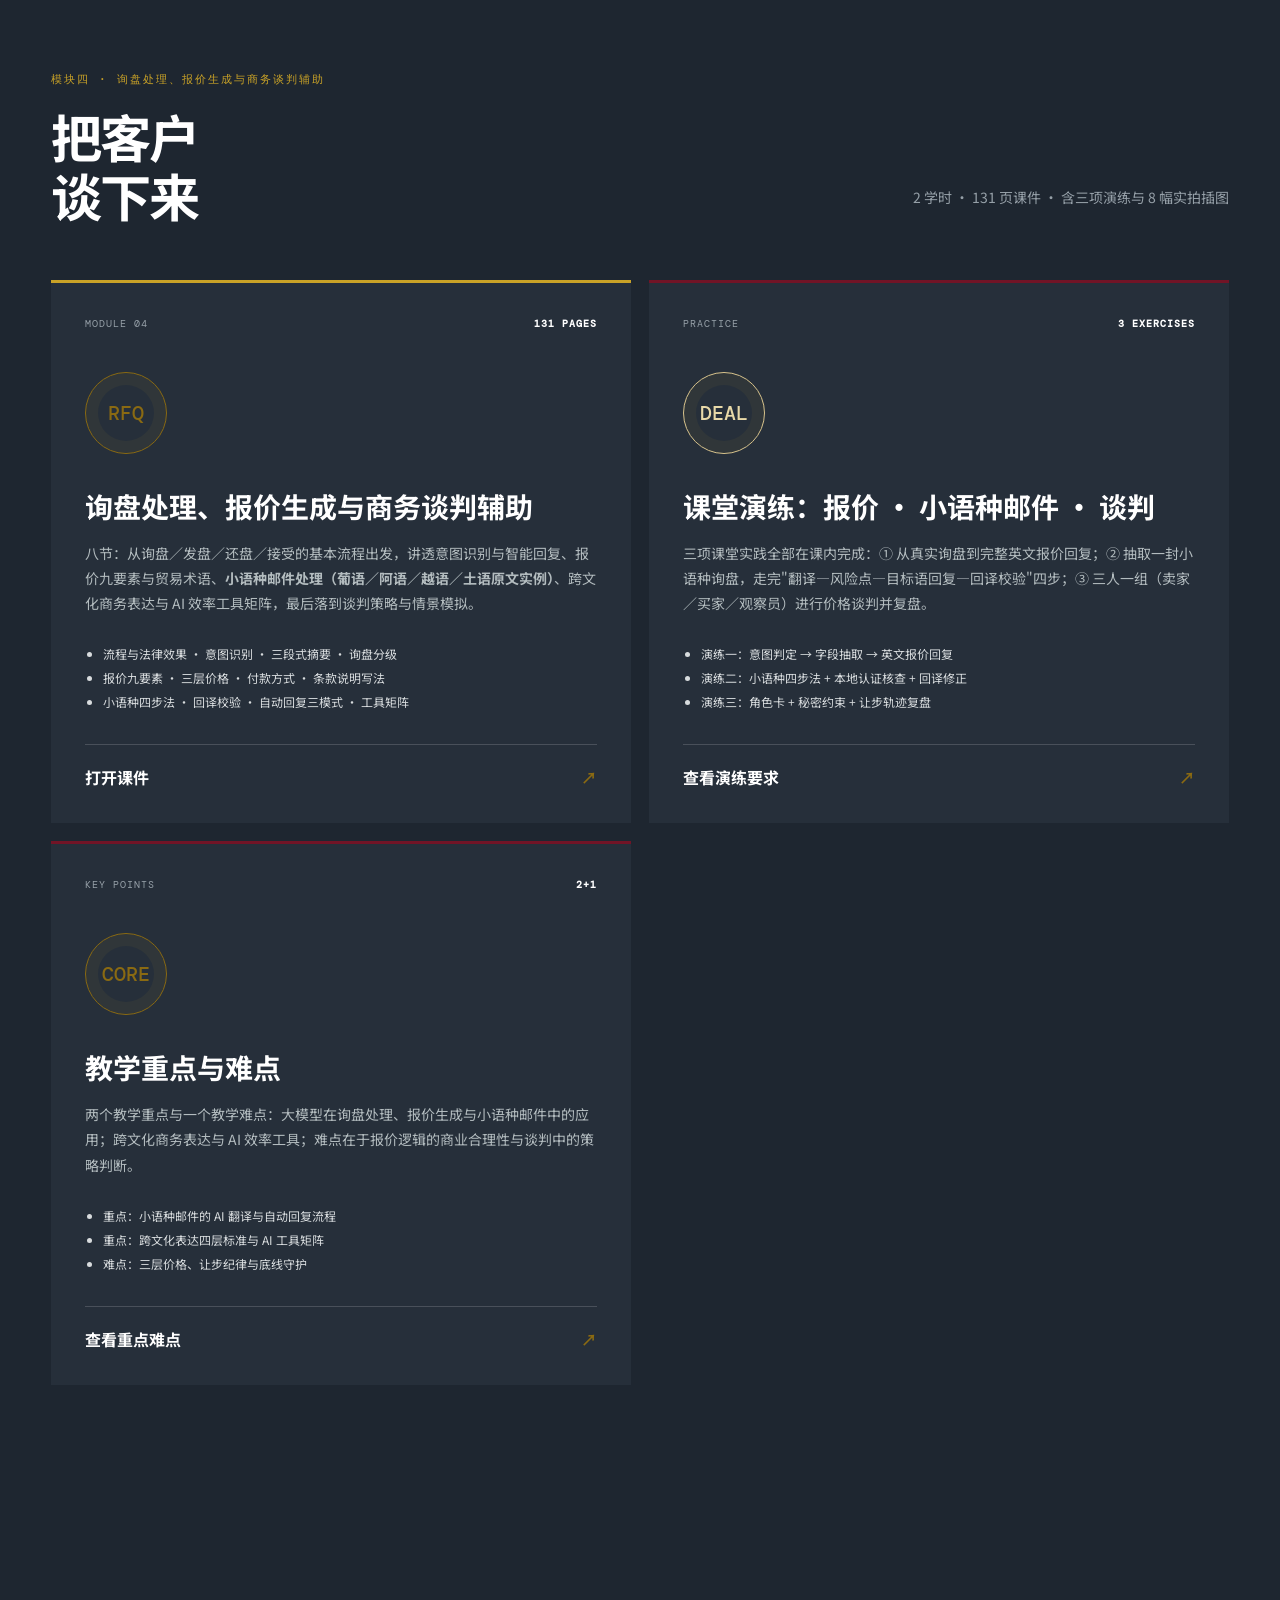
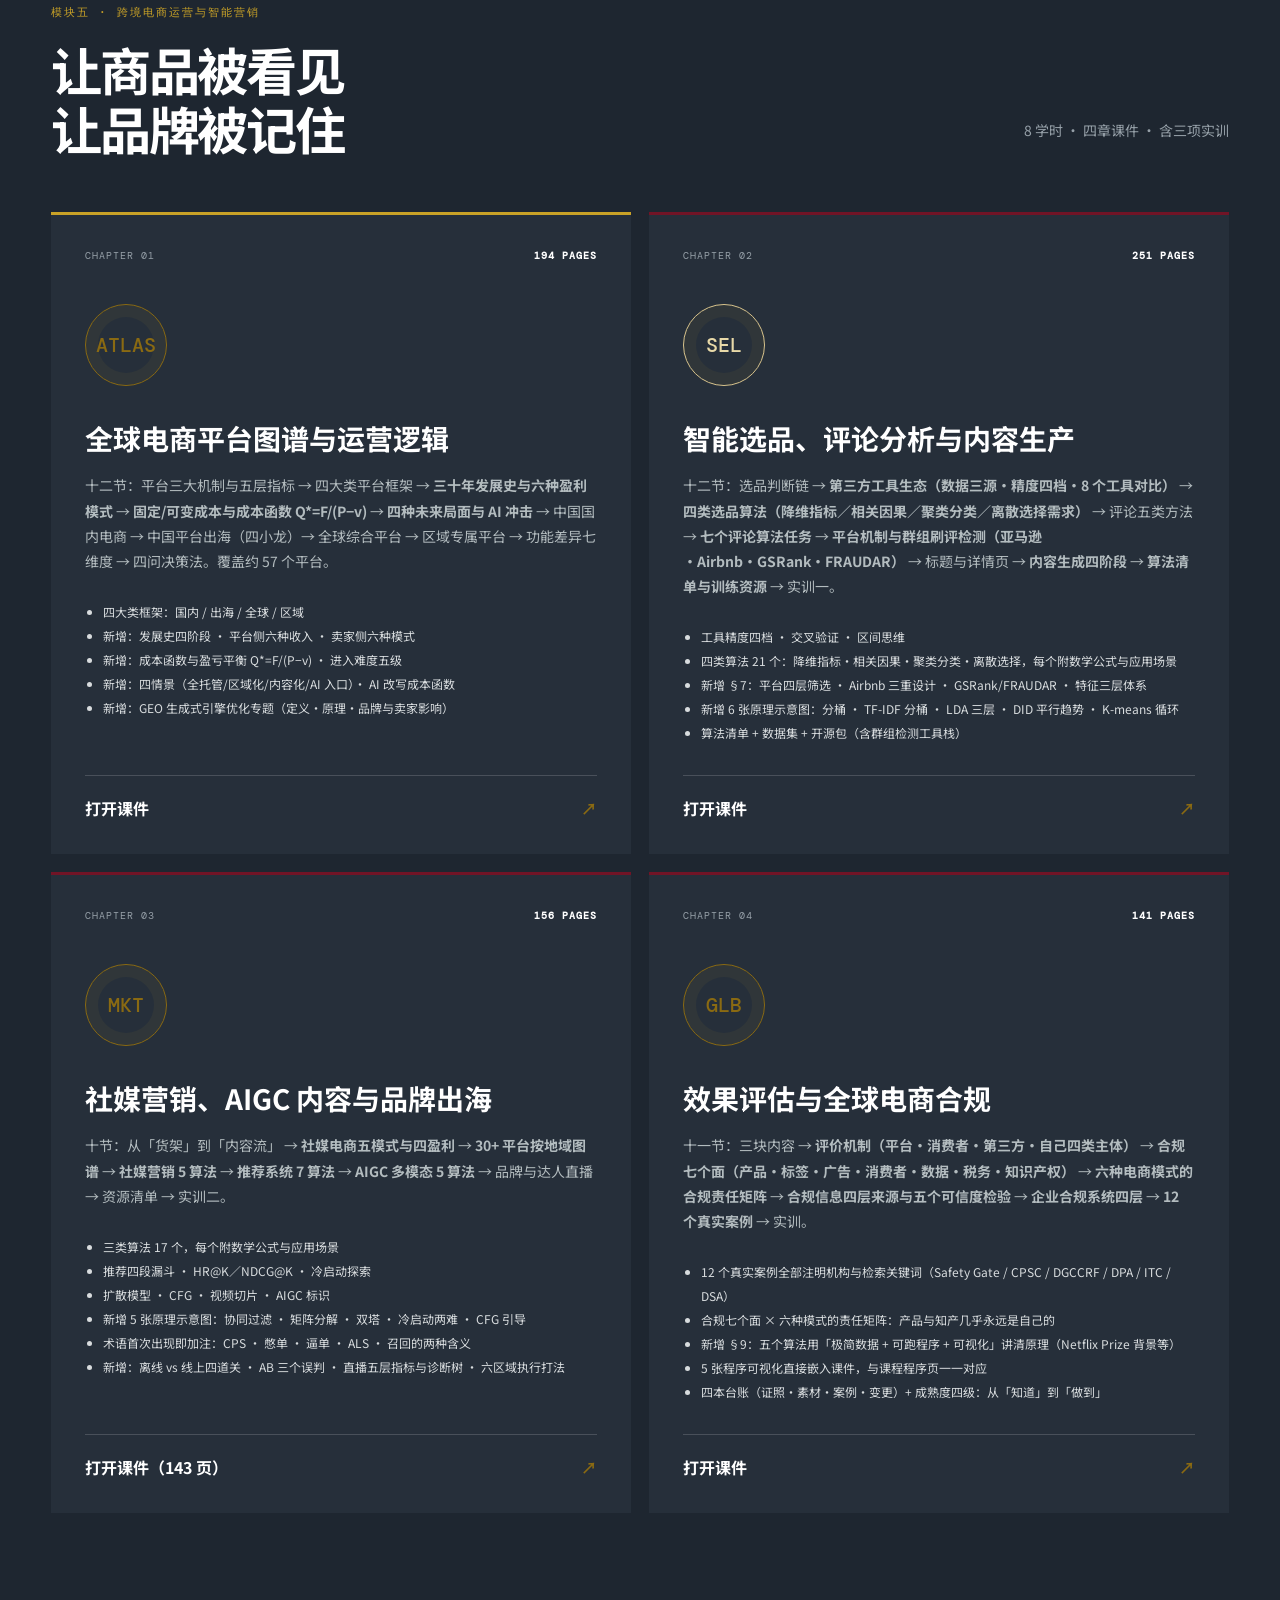
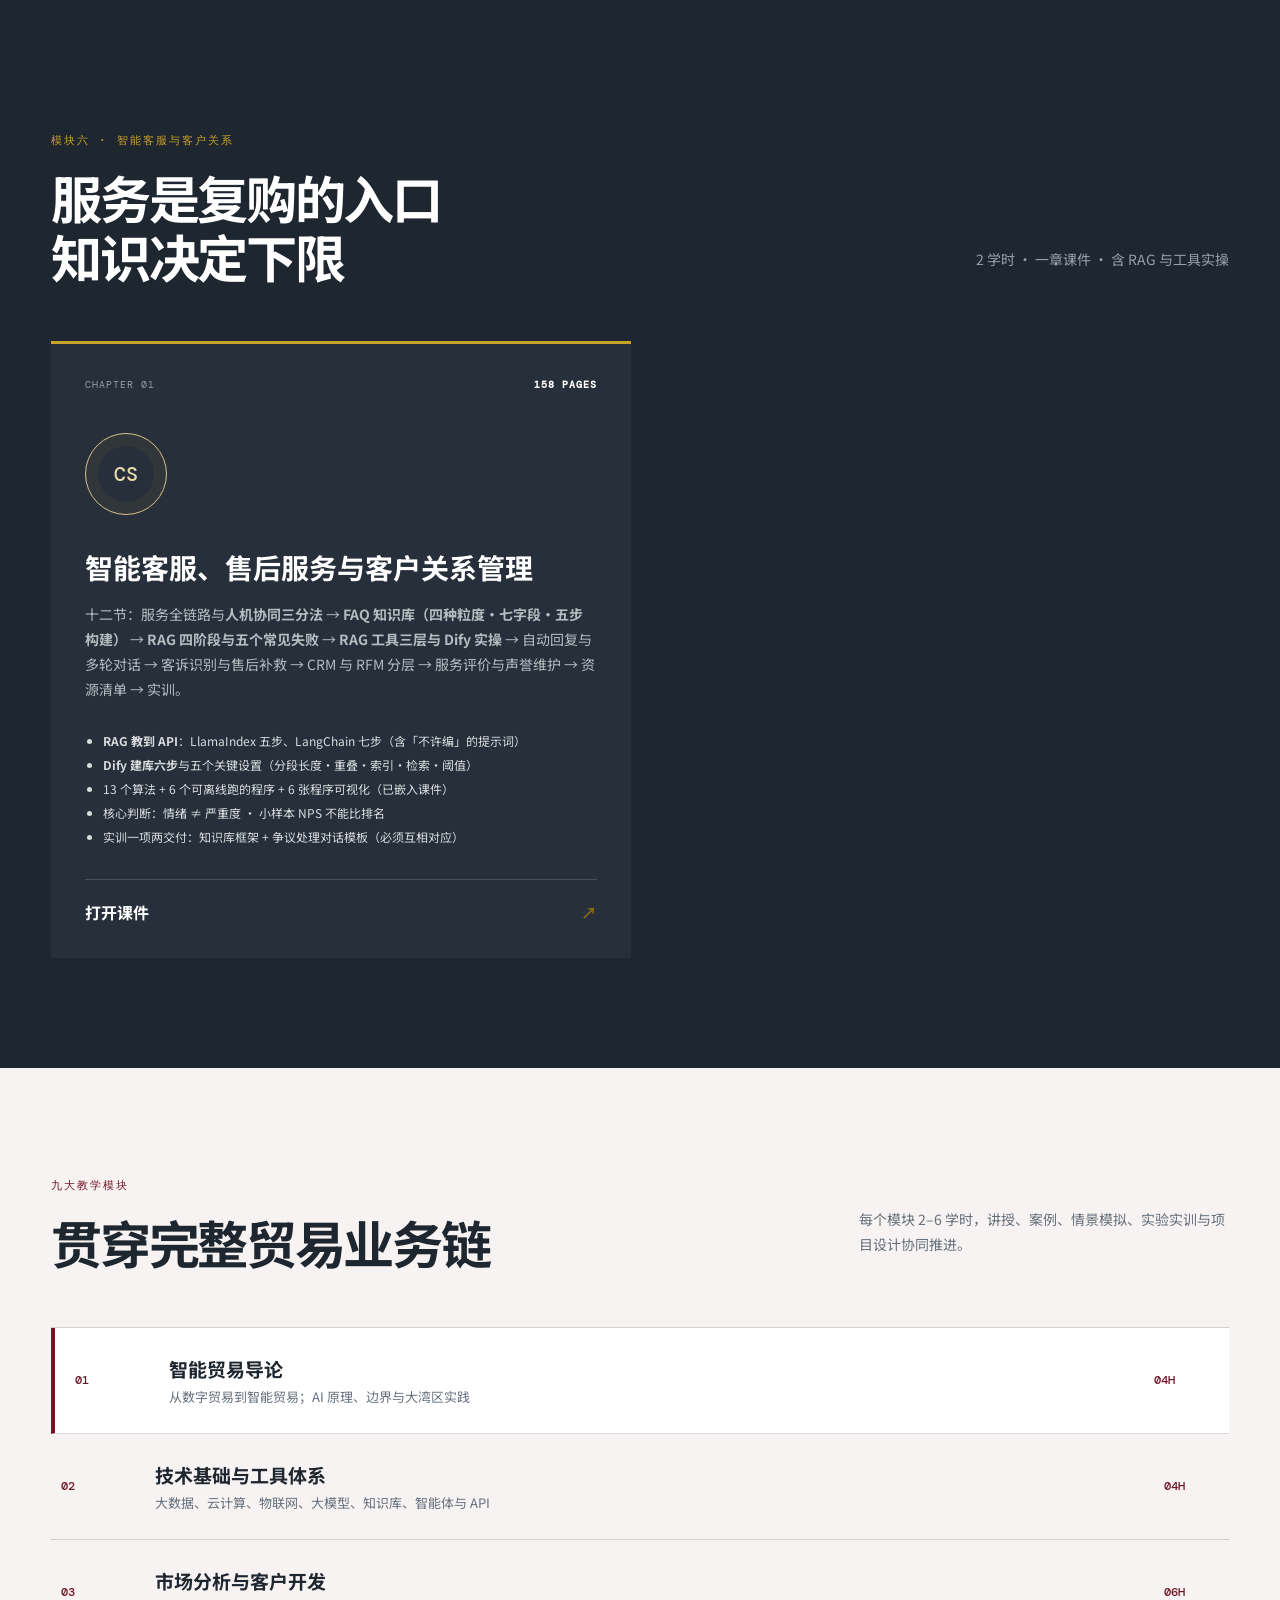
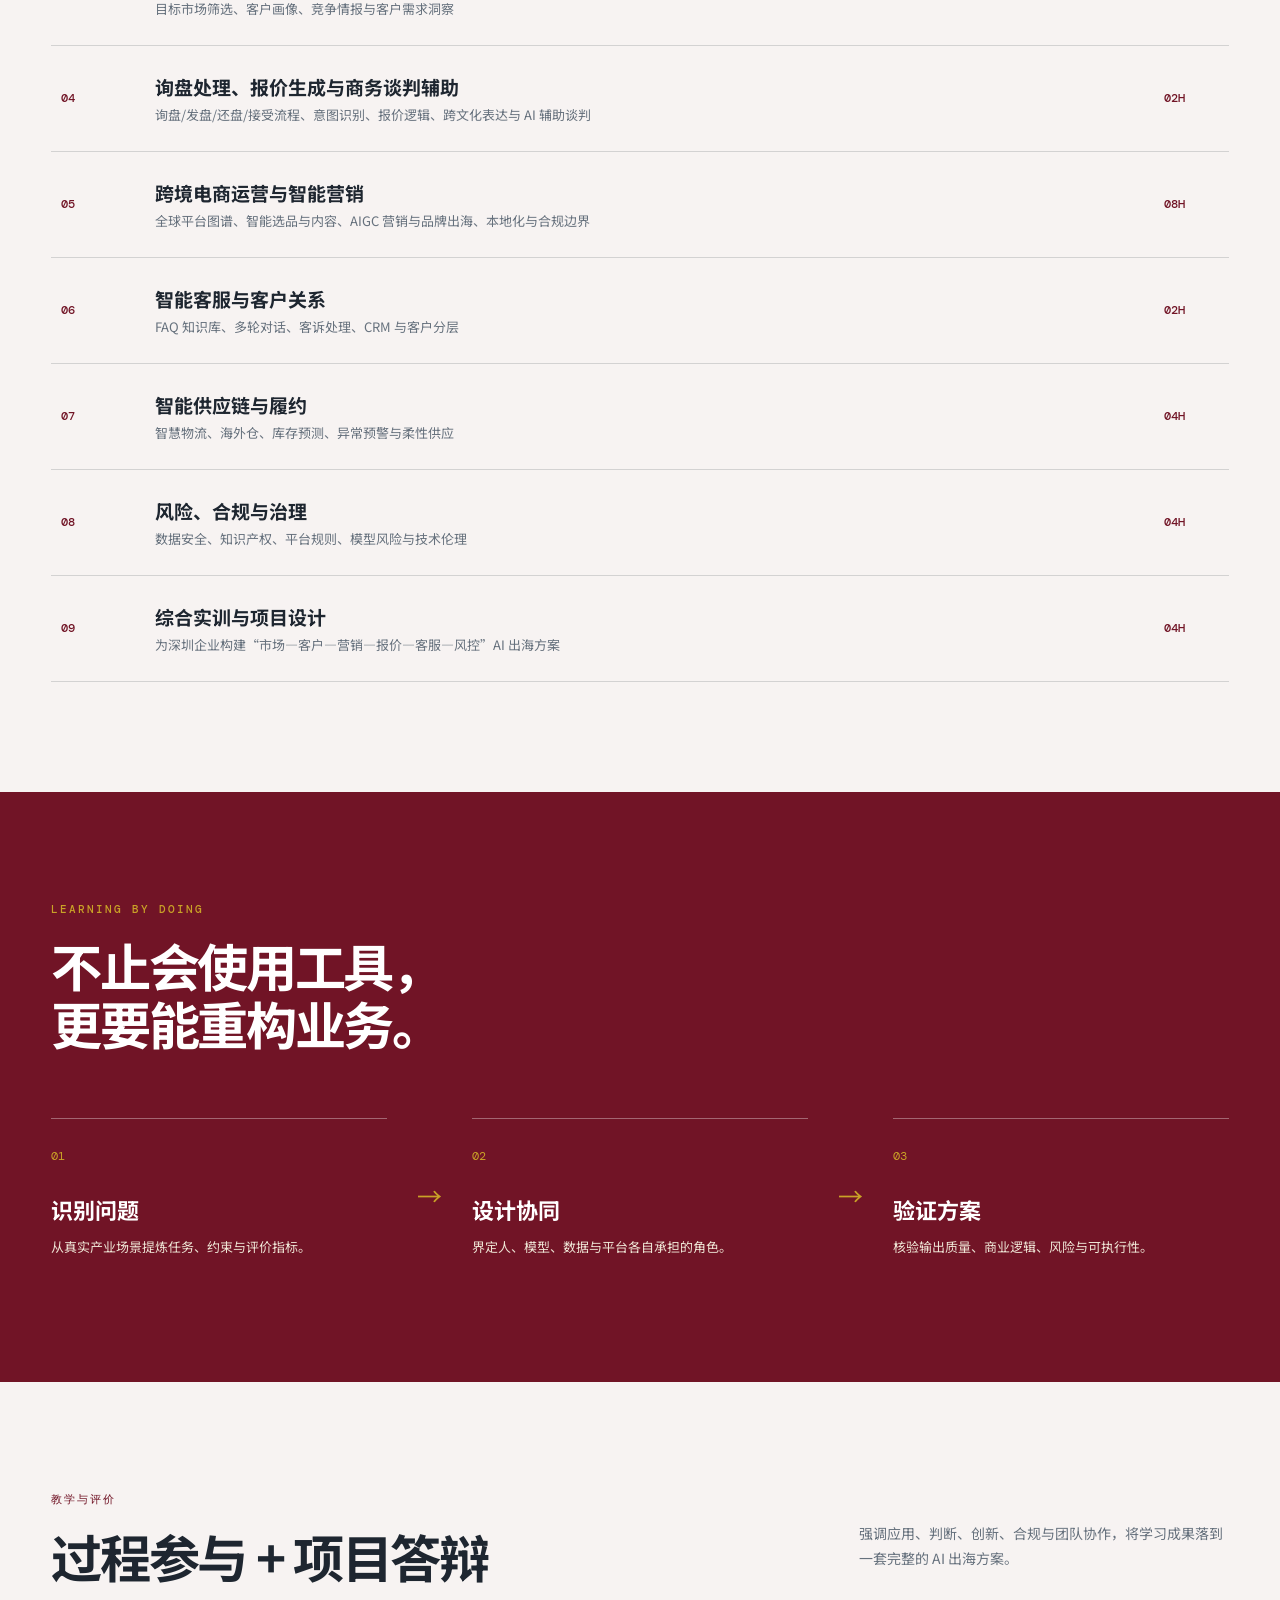
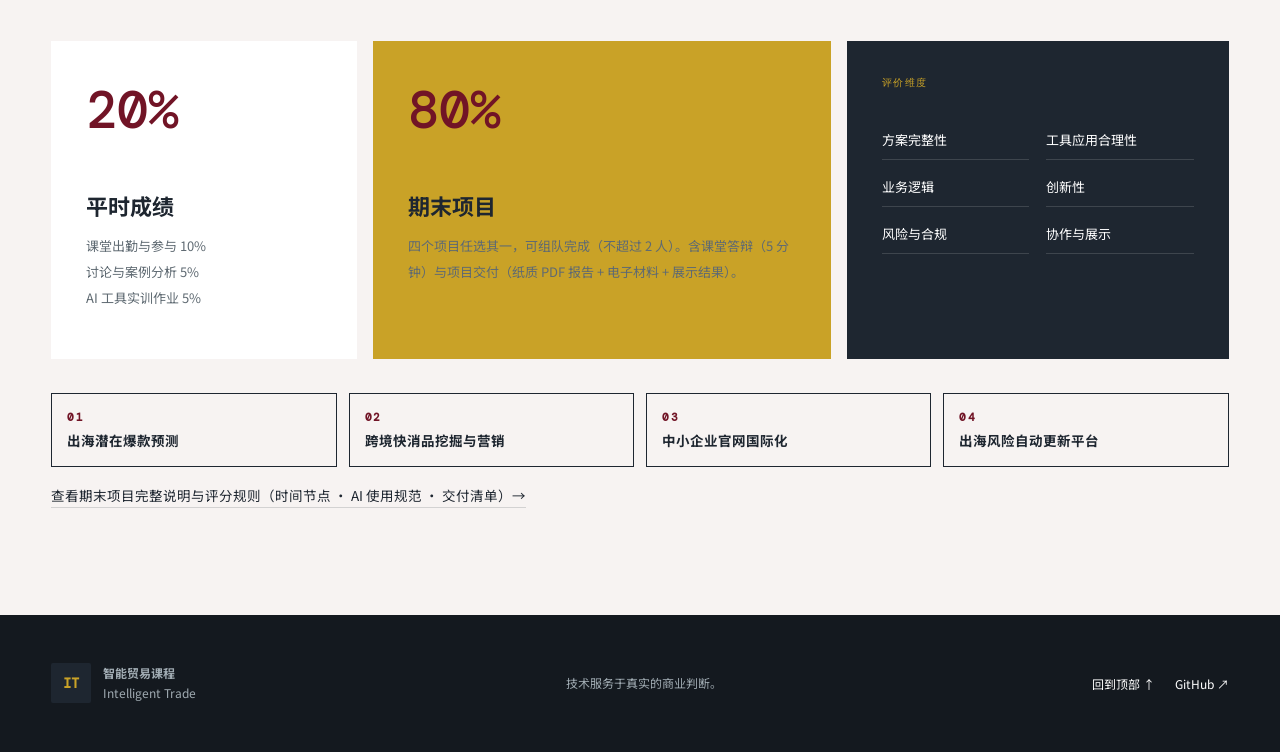
==== commit 2d1b941d: "Add Module 6 section to course homepage" ====
--- a/index.html
+++ b/index.html
@@ -27,6 +27,7 @@
       <a href="#chapters-m3">模块三课件</a>
       <a href="#chapters-m4">模块四课件</a>
       <a href="#chapters-m5">模块五课件</a>
+      <a href="#chapters-m6">模块六课件</a>
       <a href="code/index.html">实操教程</a>
       <a href="code/index.html">课程程序</a>
       <a href="final-project/index.html">期末项目</a>
@@ -249,6 +250,29 @@
         </article>
       </div>
     </section>
+    <section class="chapters section" id="chapters-m6">
+      <div class="section-heading">
+        <div><p class="kicker light">模块六 · 智能客服与客户关系</p><h2>服务是复购的入口<br>知识决定下限</h2></div>
+        <p>2 学时 · 一章课件 · 含 RAG 与工具实操</p>
+      </div>
+      <div class="chapter-grid">
+        <article class="chapter-card featured">
+          <div class="chapter-top"><span>CHAPTER 01</span><b>158 PAGES</b></div>
+          <div class="chapter-icon trade" aria-hidden="true">CS</div>
+          <h3>智能客服、售后服务与客户关系管理</h3>
+          <p>十二节：服务全链路与<b>人机协同三分法</b> → <b>FAQ 知识库（四种粒度·七字段·五步构建）</b> → <b>RAG 四阶段与五个常见失败</b> → <b>RAG 工具三层与 Dify 实操</b> → 自动回复与多轮对话 → 客诉识别与售后补救 → CRM 与 RFM 分层 → 服务评价与声誉维护 → 资源清单 → 实训。</p>
+          <ul>
+            <li><b>RAG 教到 API</b>：LlamaIndex 五步、LangChain 七步（含「不许编」的提示词）</li>
+            <li><b>Dify 建库六步</b>与五个关键设置（分段长度·重叠·索引·检索·阈值）</li>
+            <li>13 个算法 + 6 个可离线跑的程序 + 6 张程序可视化（已嵌入课件）</li>
+            <li>核心判断：情绪 ≠ 严重度 · 小样本 NPS 不能比排名</li>
+            <li>实训一项两交付：知识库框架 + 争议处理对话模板（必须互相对应）</li>
+          </ul>
+          <a href="courseware/module-6-customer-service-crm.pdf" target="_blank">打开课件 <span>↗</span></a>
+        </article>
+      </div>
+    </section>
+
 
     <section class="modules section" id="modules">
       <div class="section-heading dark">
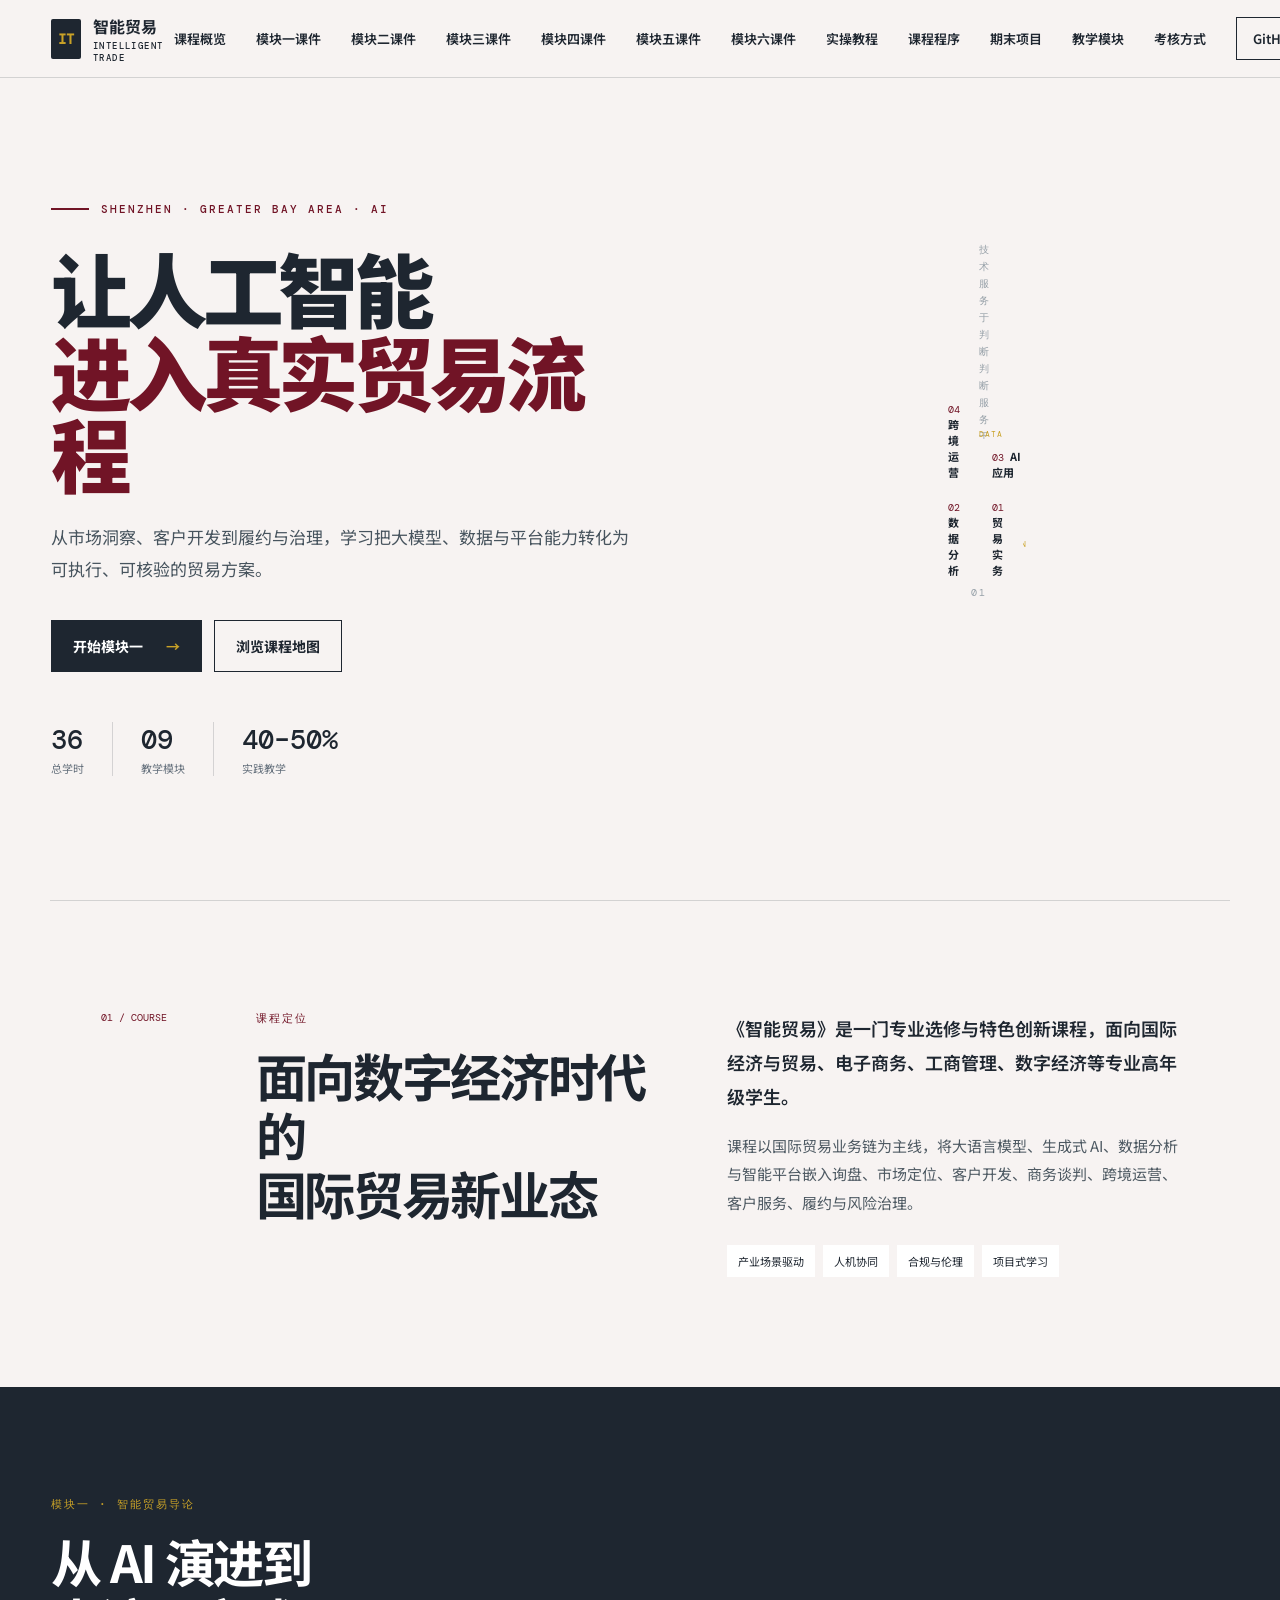
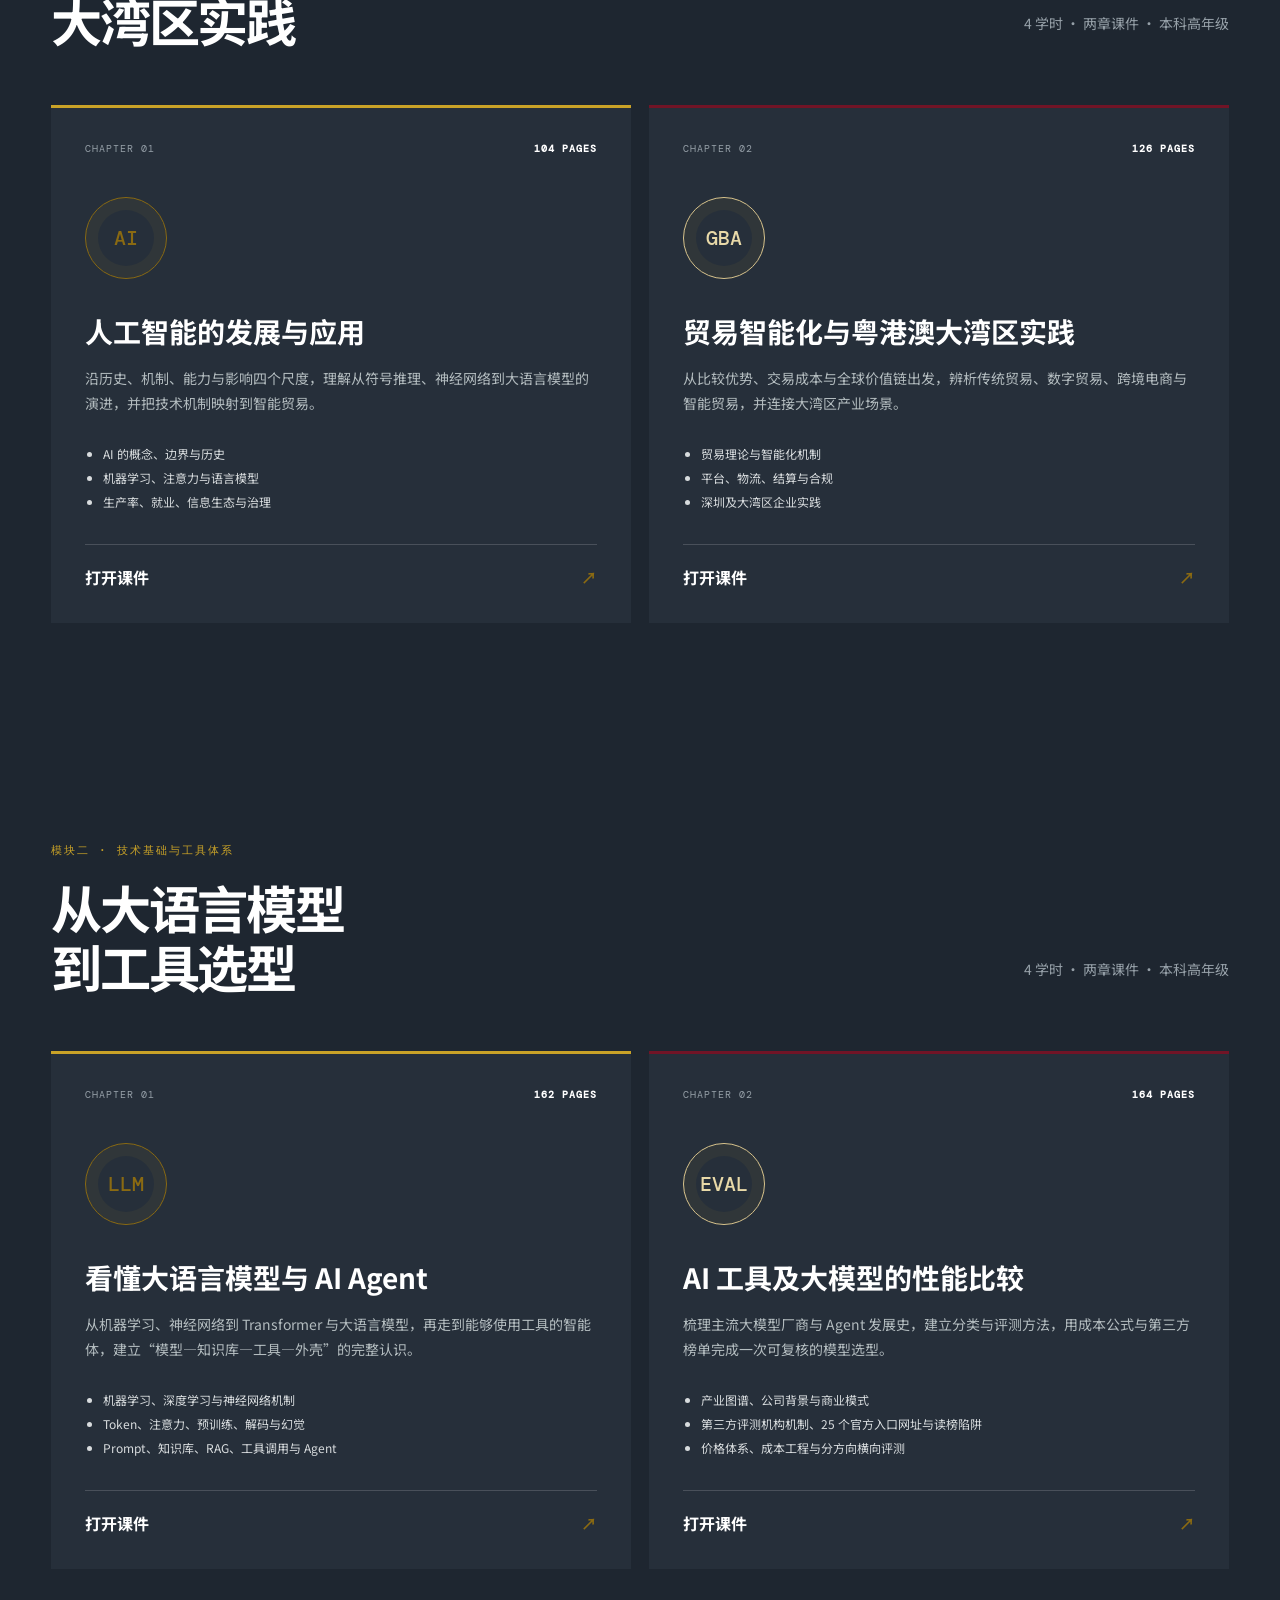
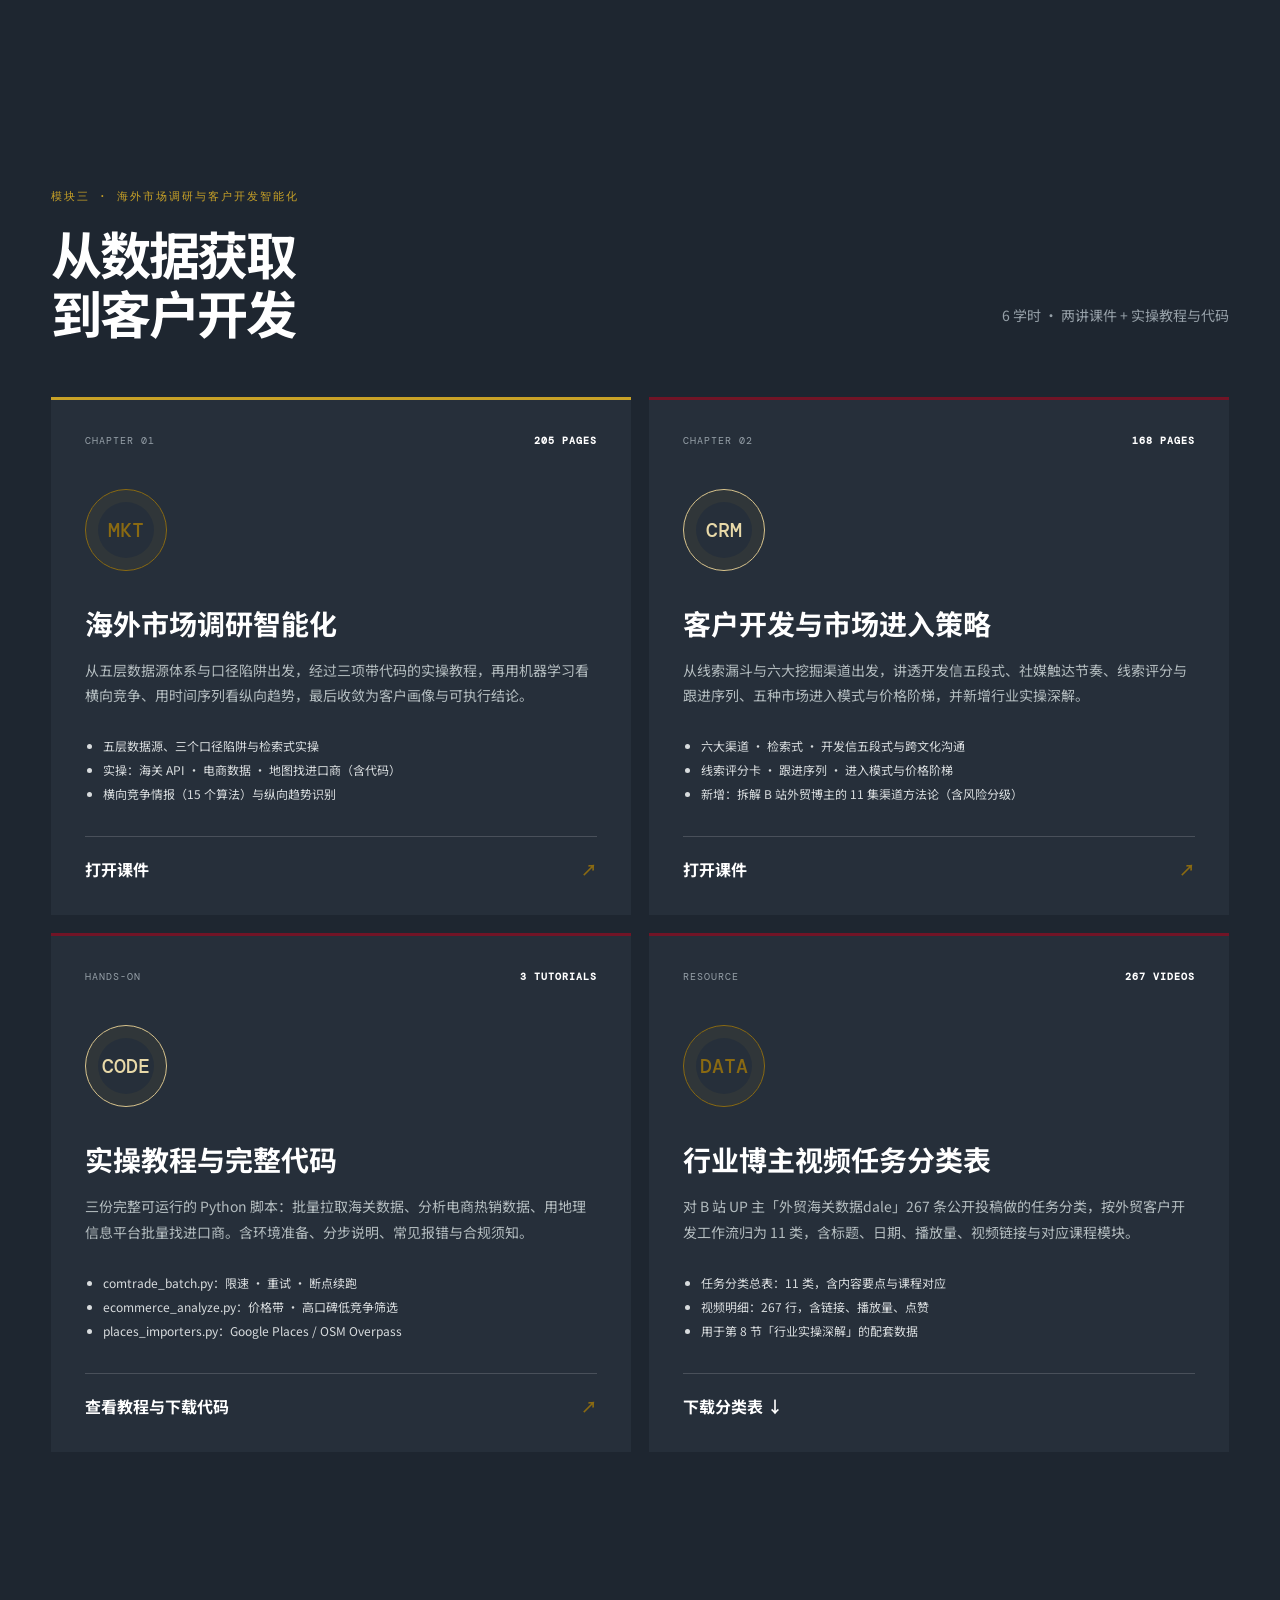
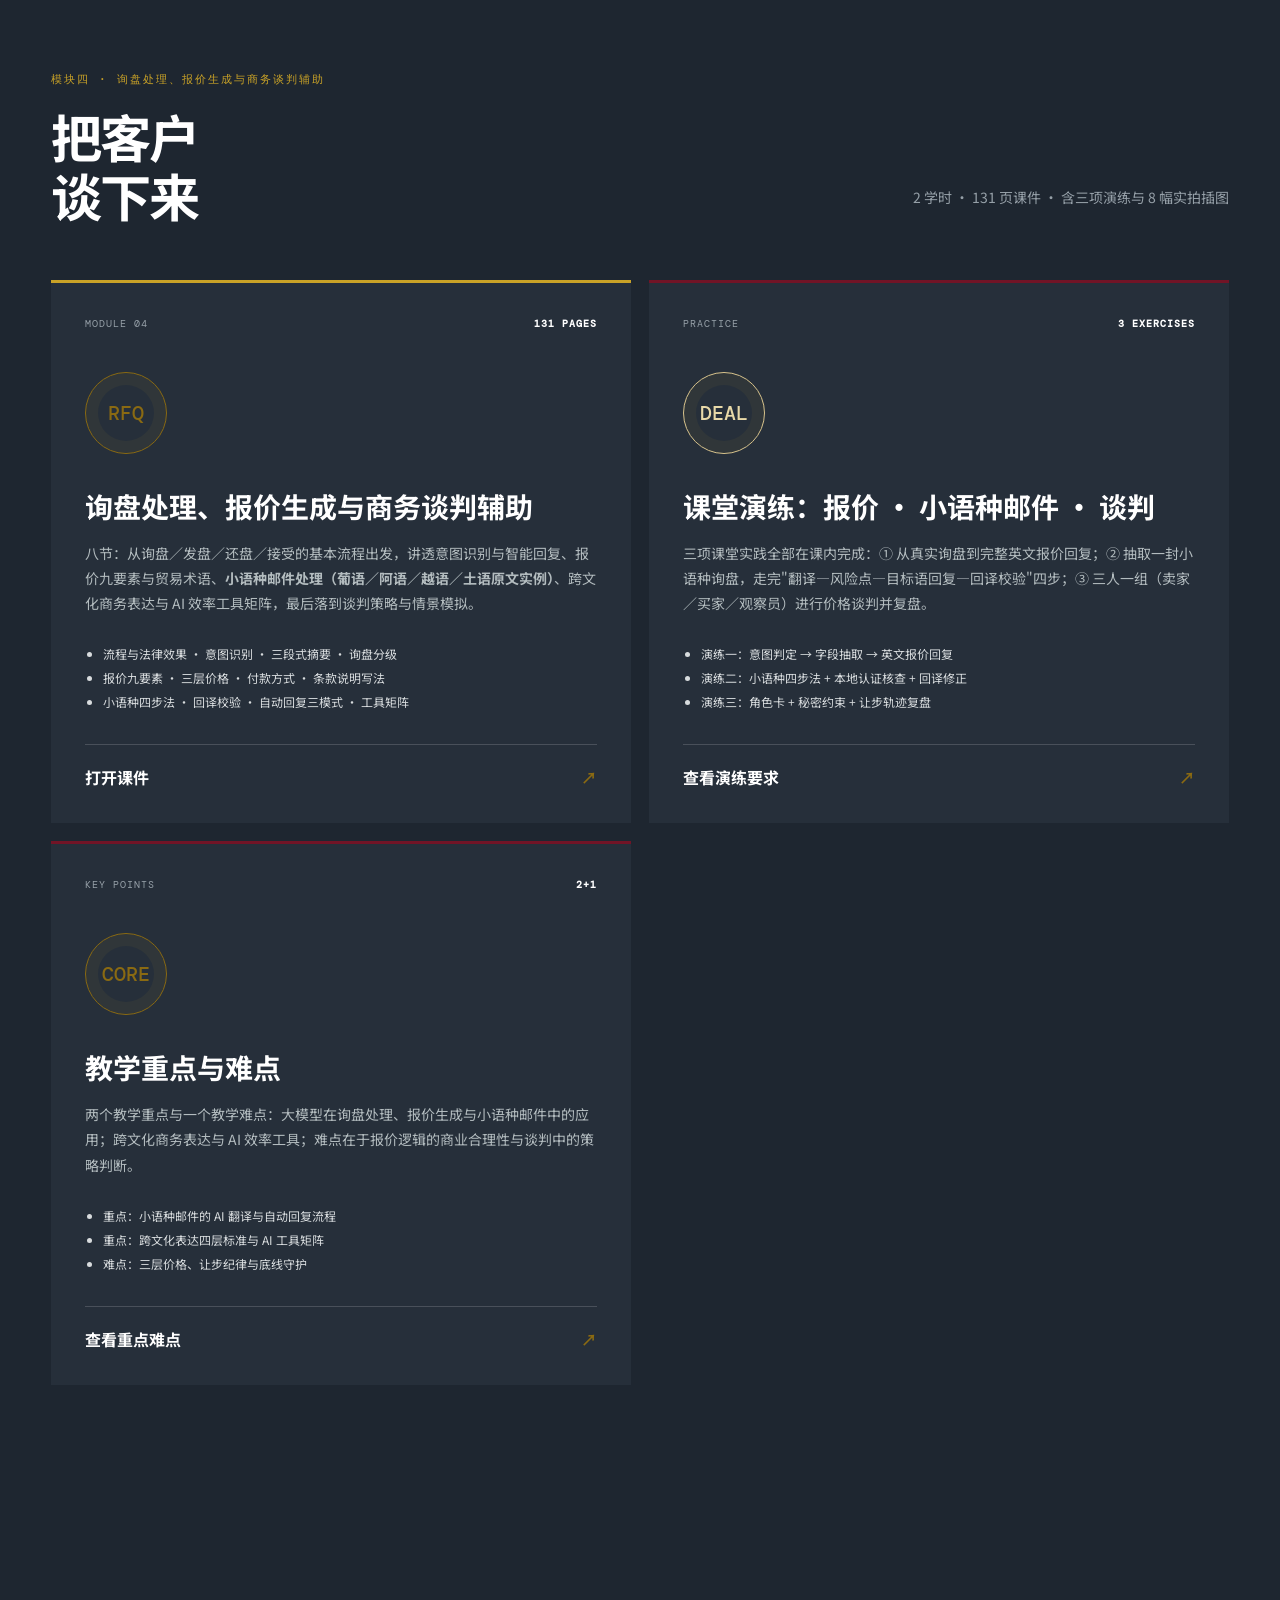
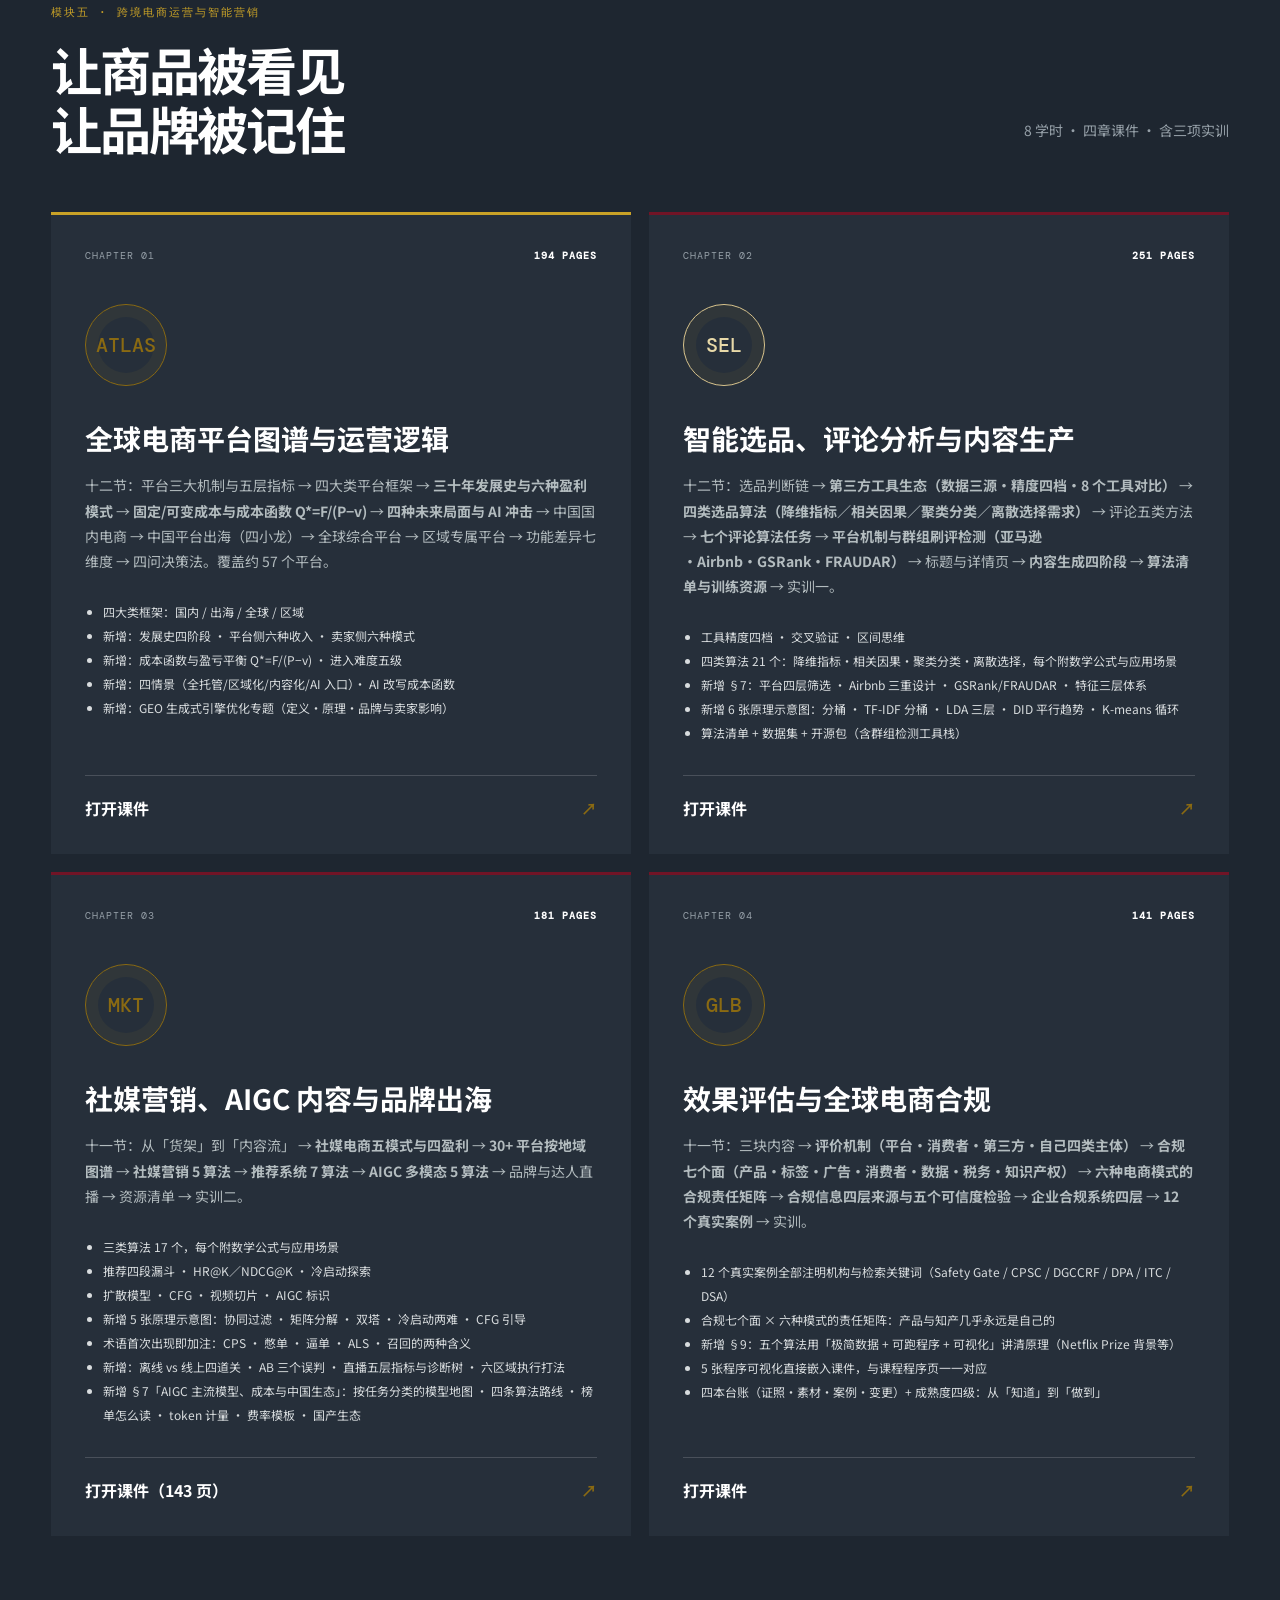
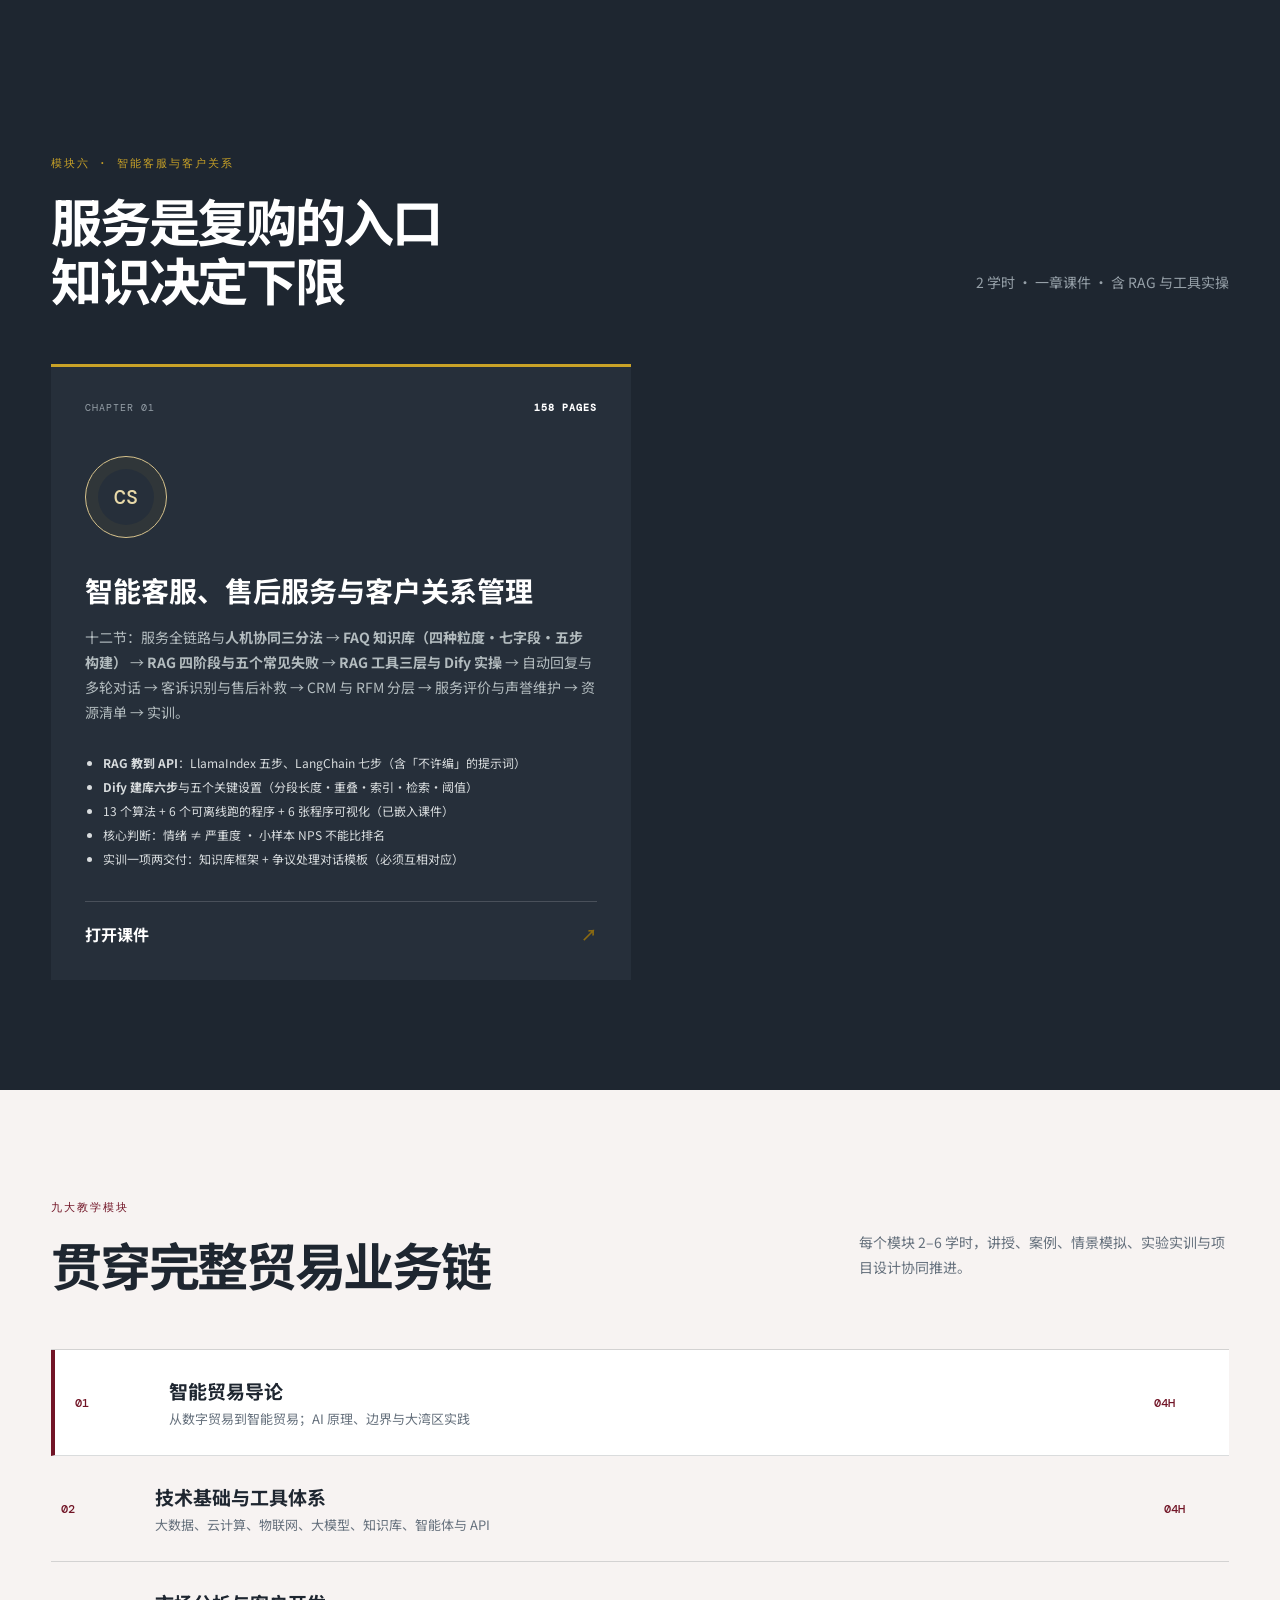
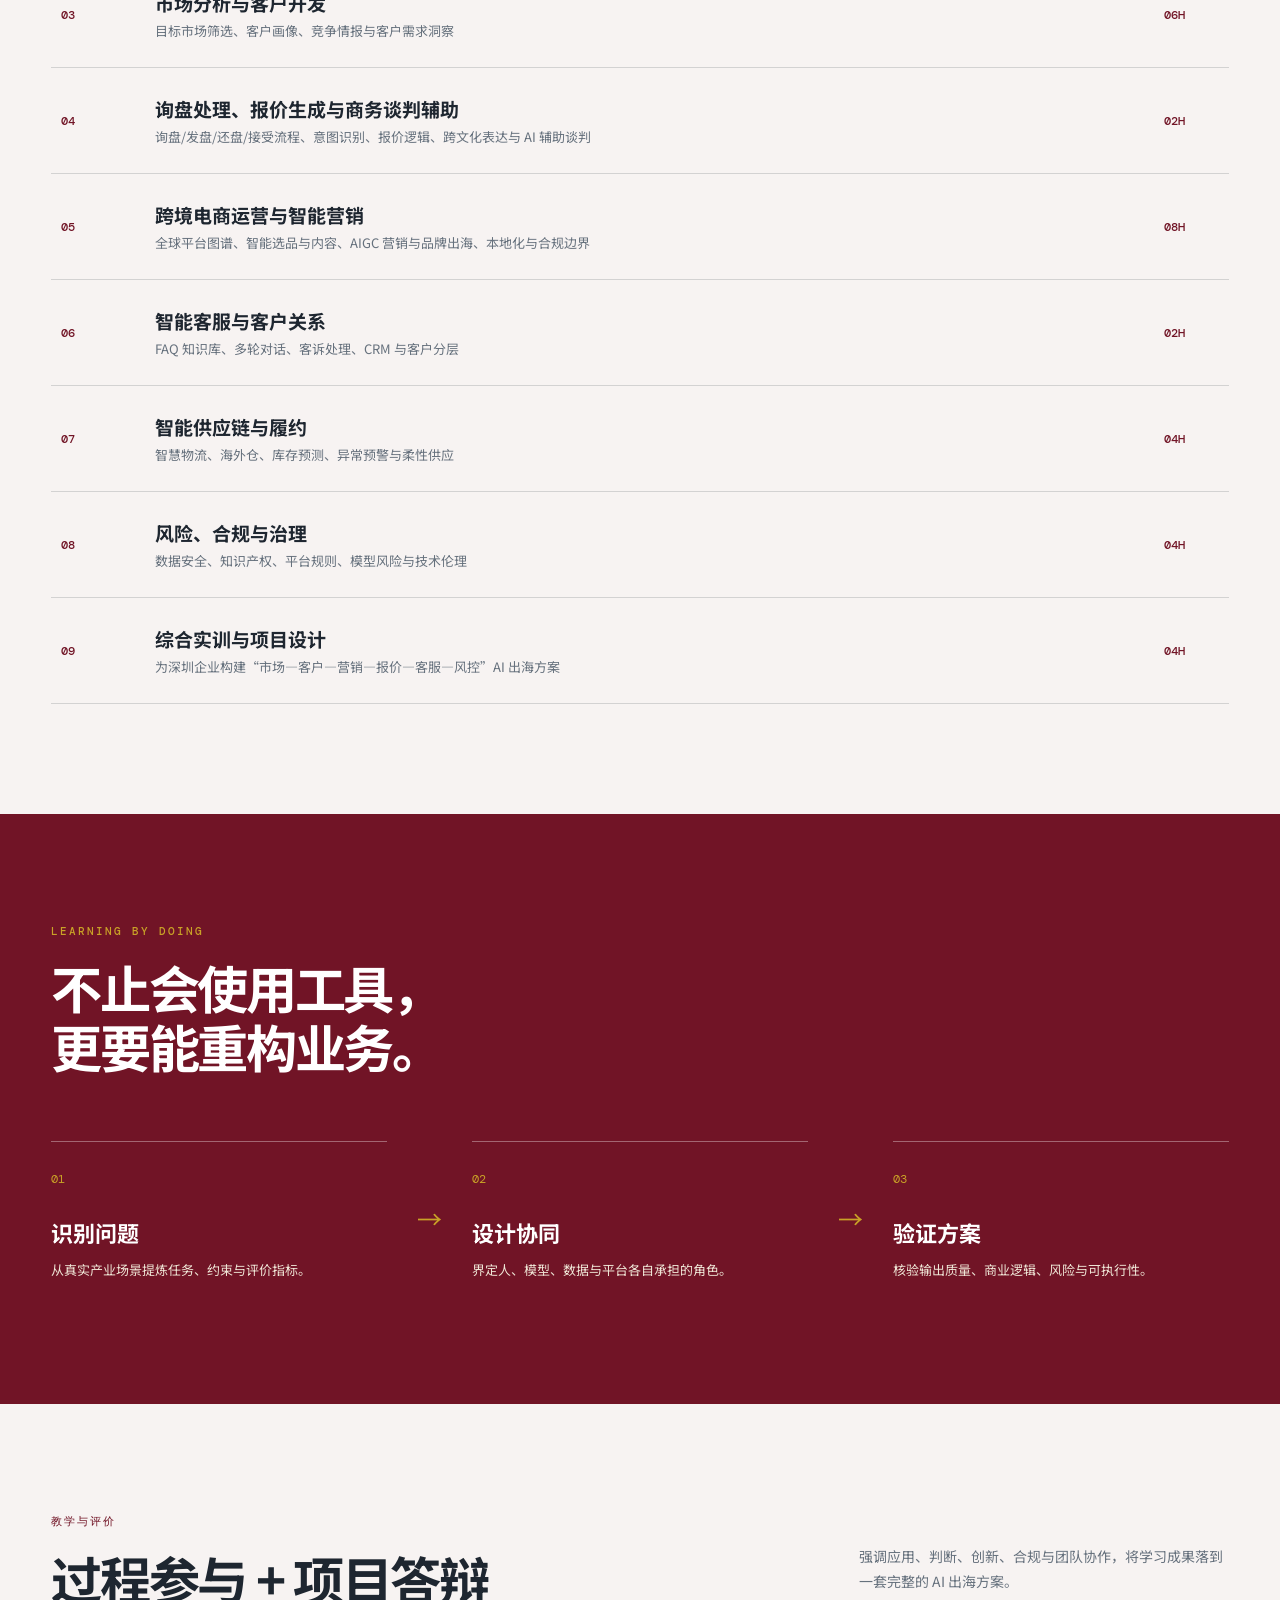
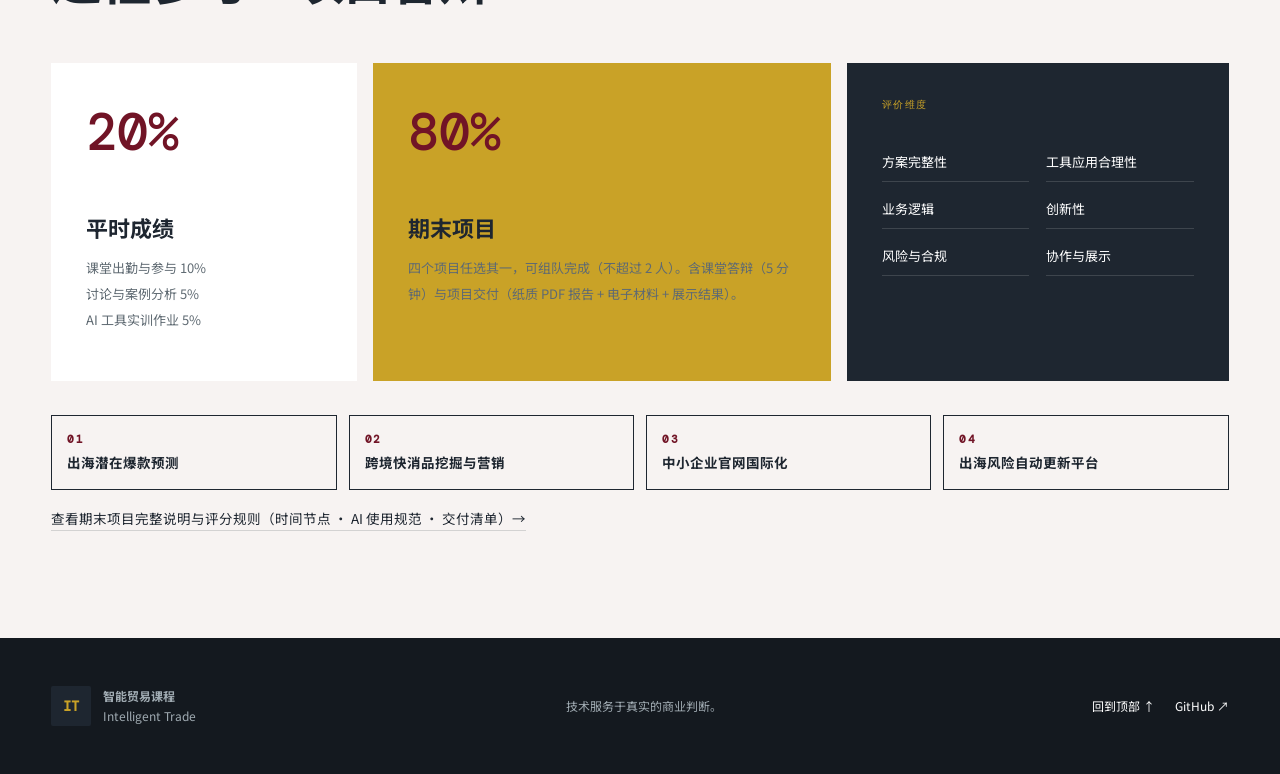
==== commit bd1fd068: "Update Module 5 Chapter 3 card to 181 pages with section 7" ====
--- a/index.html
+++ b/index.html
@@ -232,12 +232,13 @@
           <a href="courseware/module-5-ch2-selection-review-content.pdf" target="_blank">打开课件 <span>↗</span></a>
         </article>
         <article class="chapter-card">
-          <div class="chapter-top"><span>CHAPTER 03</span><b>156 PAGES</b></div>
+          <div class="chapter-top"><span>CHAPTER 03</span><b>181 PAGES</b></div>
           <div class="chapter-icon" aria-hidden="true">MKT</div>
           <h3>社媒营销、AIGC 内容与品牌出海</h3>
-          <p>十节：从「货架」到「内容流」 → <strong>社媒电商五模式与四盈利</strong> → <strong>30+ 平台按地域图谱</strong> → <strong>社媒营销 5 算法</strong> → <strong>推荐系统 7 算法</strong> → <strong>AIGC 多模态 5 算法</strong> → 品牌与达人直播 → 资源清单 → 实训二。</p>
+          <p>十一节：从「货架」到「内容流」 → <strong>社媒电商五模式与四盈利</strong> → <strong>30+ 平台按地域图谱</strong> → <strong>社媒营销 5 算法</strong> → <strong>推荐系统 7 算法</strong> → <strong>AIGC 多模态 5 算法</strong> → 品牌与达人直播 → 资源清单 → 实训二。</p>
           <ul><li>三类算法 17 个，每个附数学公式与应用场景</li><li>推荐四段漏斗 · HR@K／NDCG@K · 冷启动探索</li><li>扩散模型 · CFG · 视频切片 · AIGC 标识</li><li>新增 5 张原理示意图：协同过滤 · 矩阵分解 · 双塔 · 冷启动两难 · CFG 引导</li><li>术语首次出现即加注：CPS · 憋单 · 逼单 · ALS · 召回的两种含义</li>
-          <li>新增：离线 vs 线上四道关 · AB 三个误判 · 直播五层指标与诊断树 · 六区域执行打法</li></ul>
+          <li>新增：离线 vs 线上四道关 · AB 三个误判 · 直播五层指标与诊断树 · 六区域执行打法</li>
+          <li>新增 §7「AIGC 主流模型、成本与中国生态」：按任务分类的模型地图 · 四条算法路线 · 榜单怎么读 · token 计量 · 费率模板 · 国产生态</li></ul>
           <a href="courseware/module-5-ch3-social-aigc-brand.pdf" target="_blank">打开课件（143 页）<span>↗</span></a>
         </article>
         <article class="chapter-card">
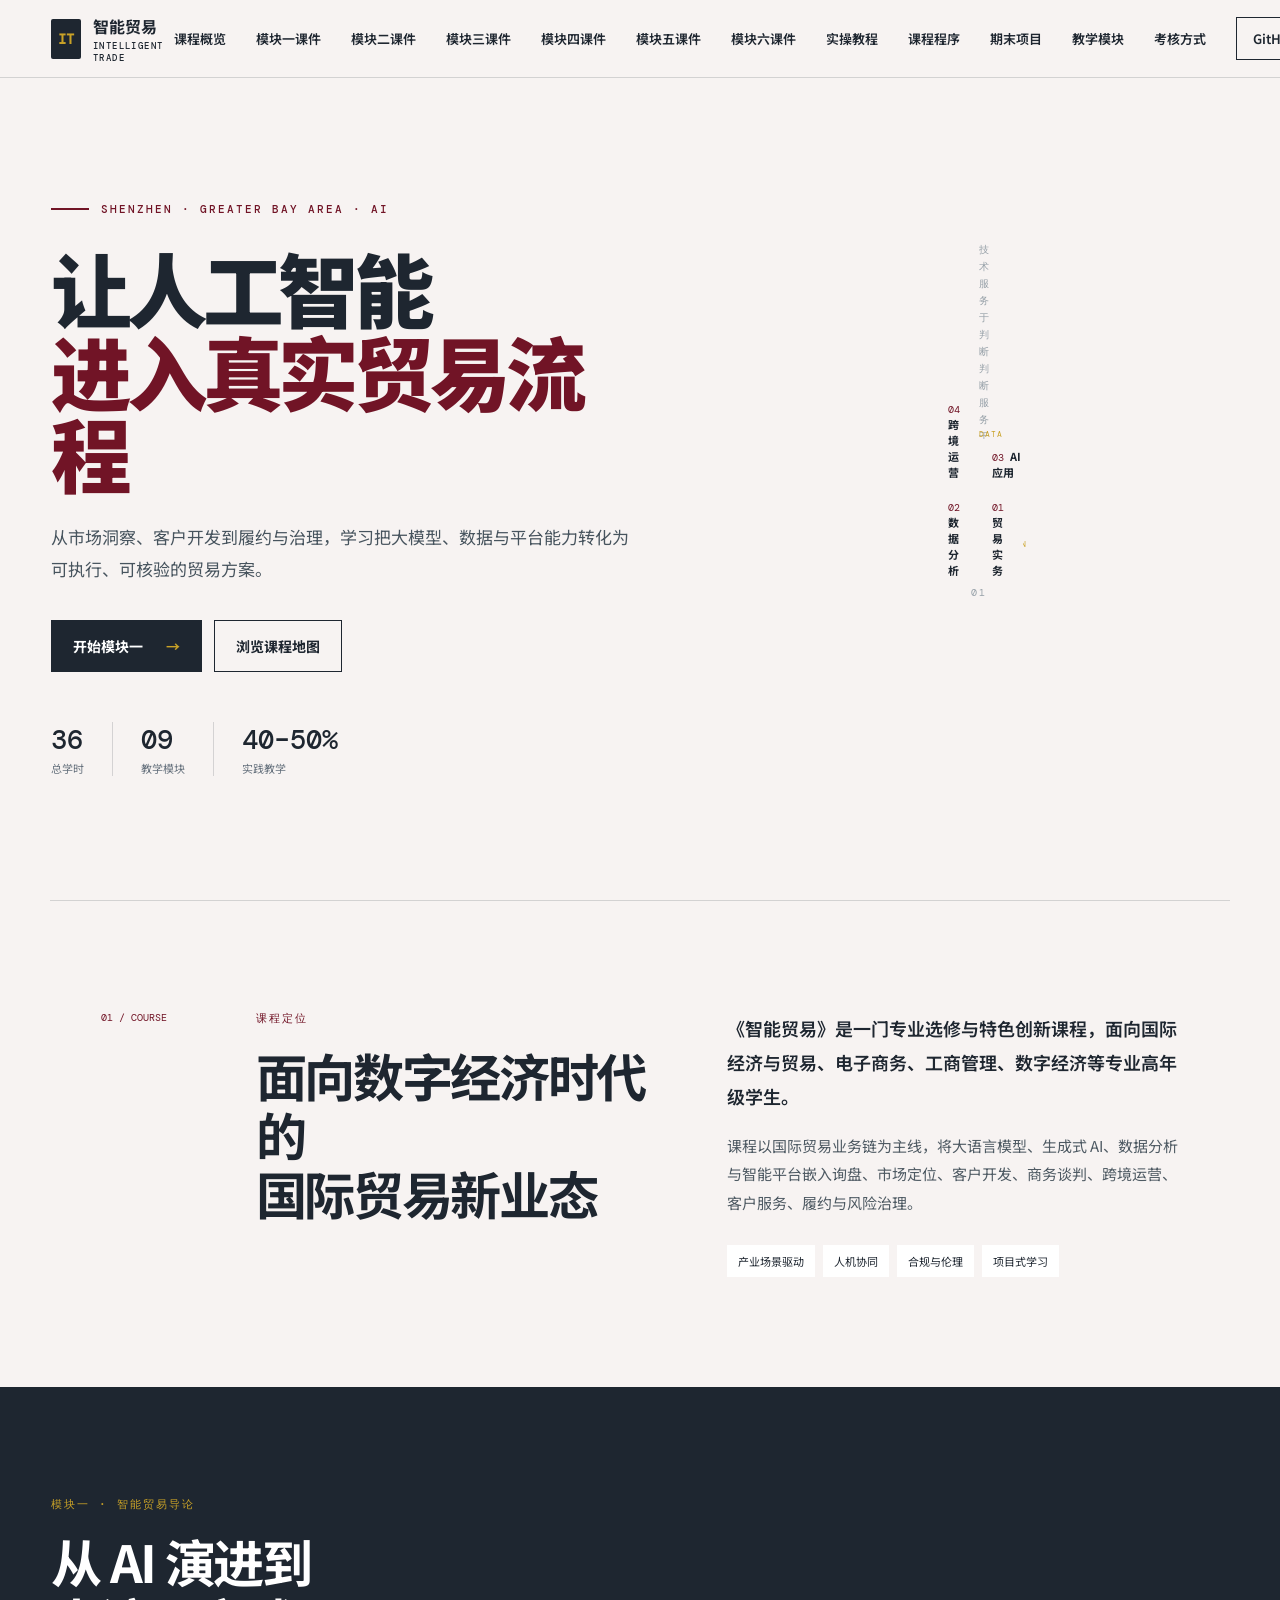
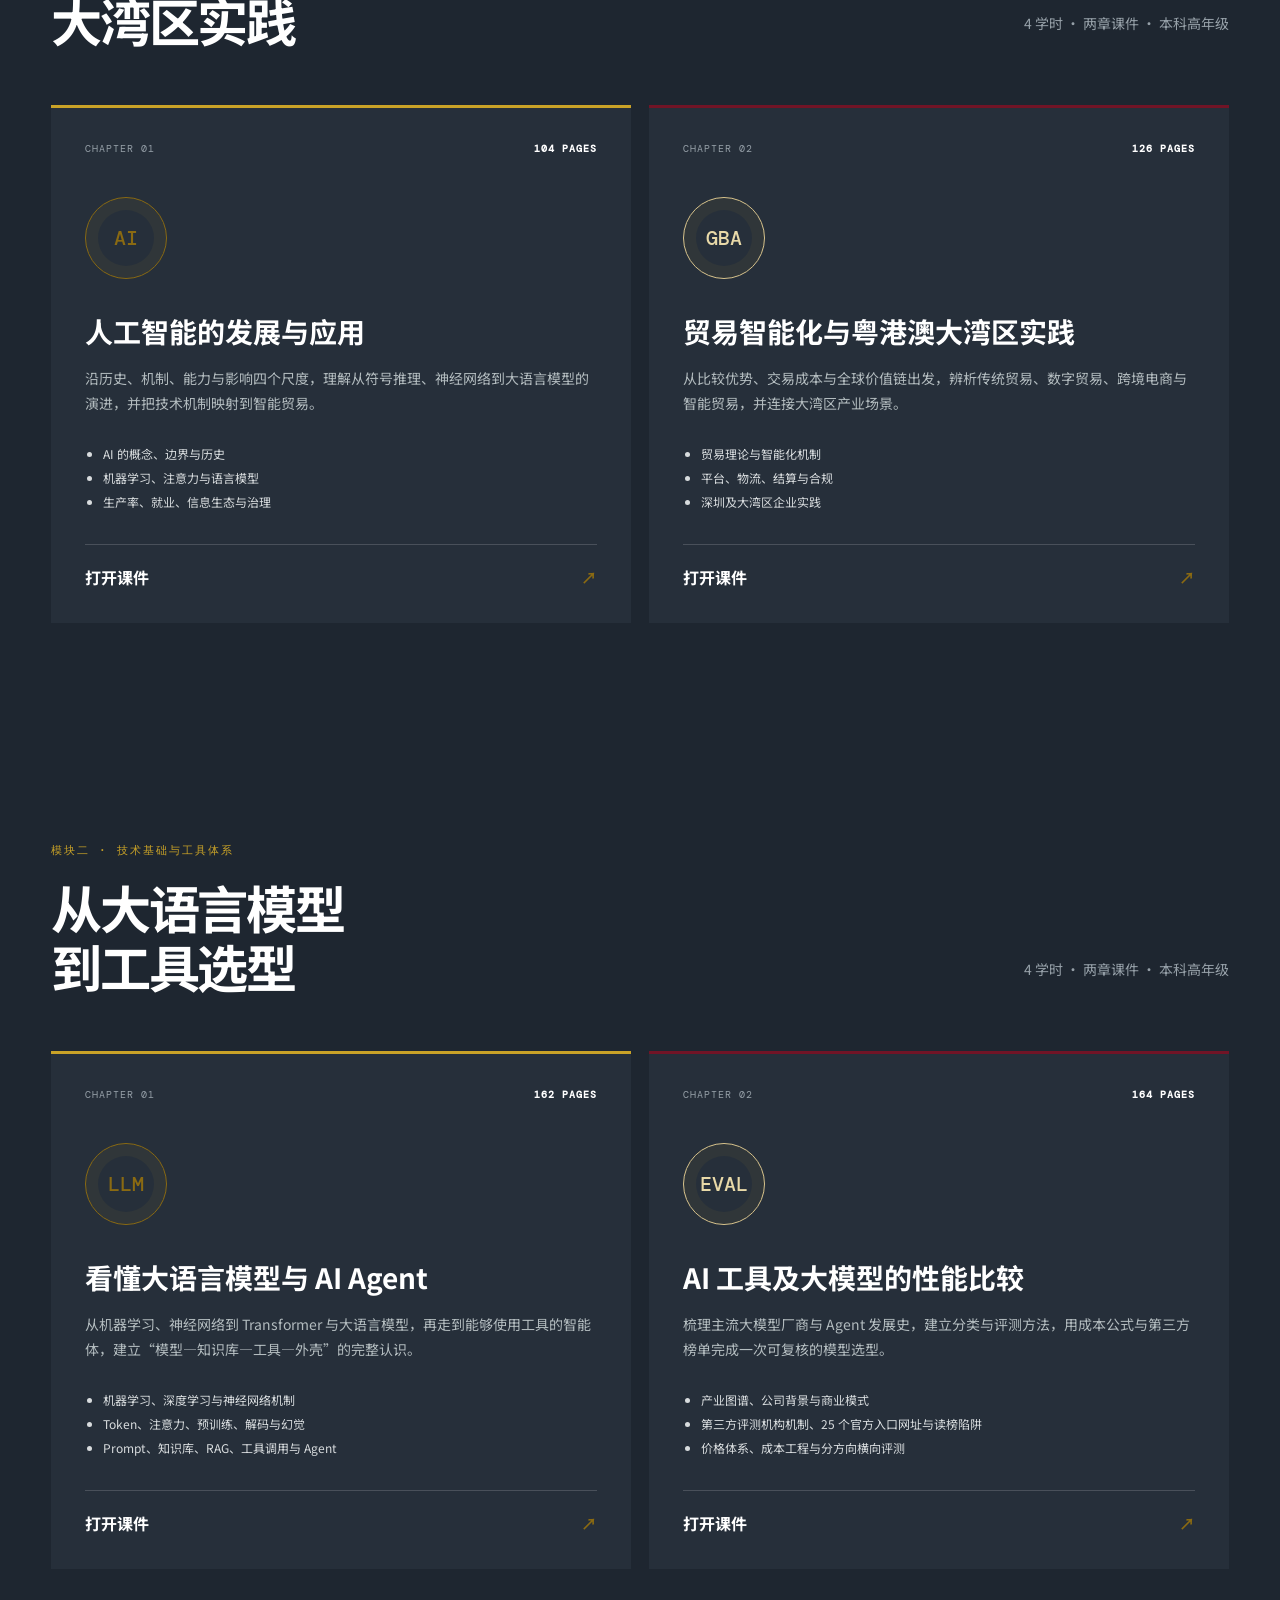
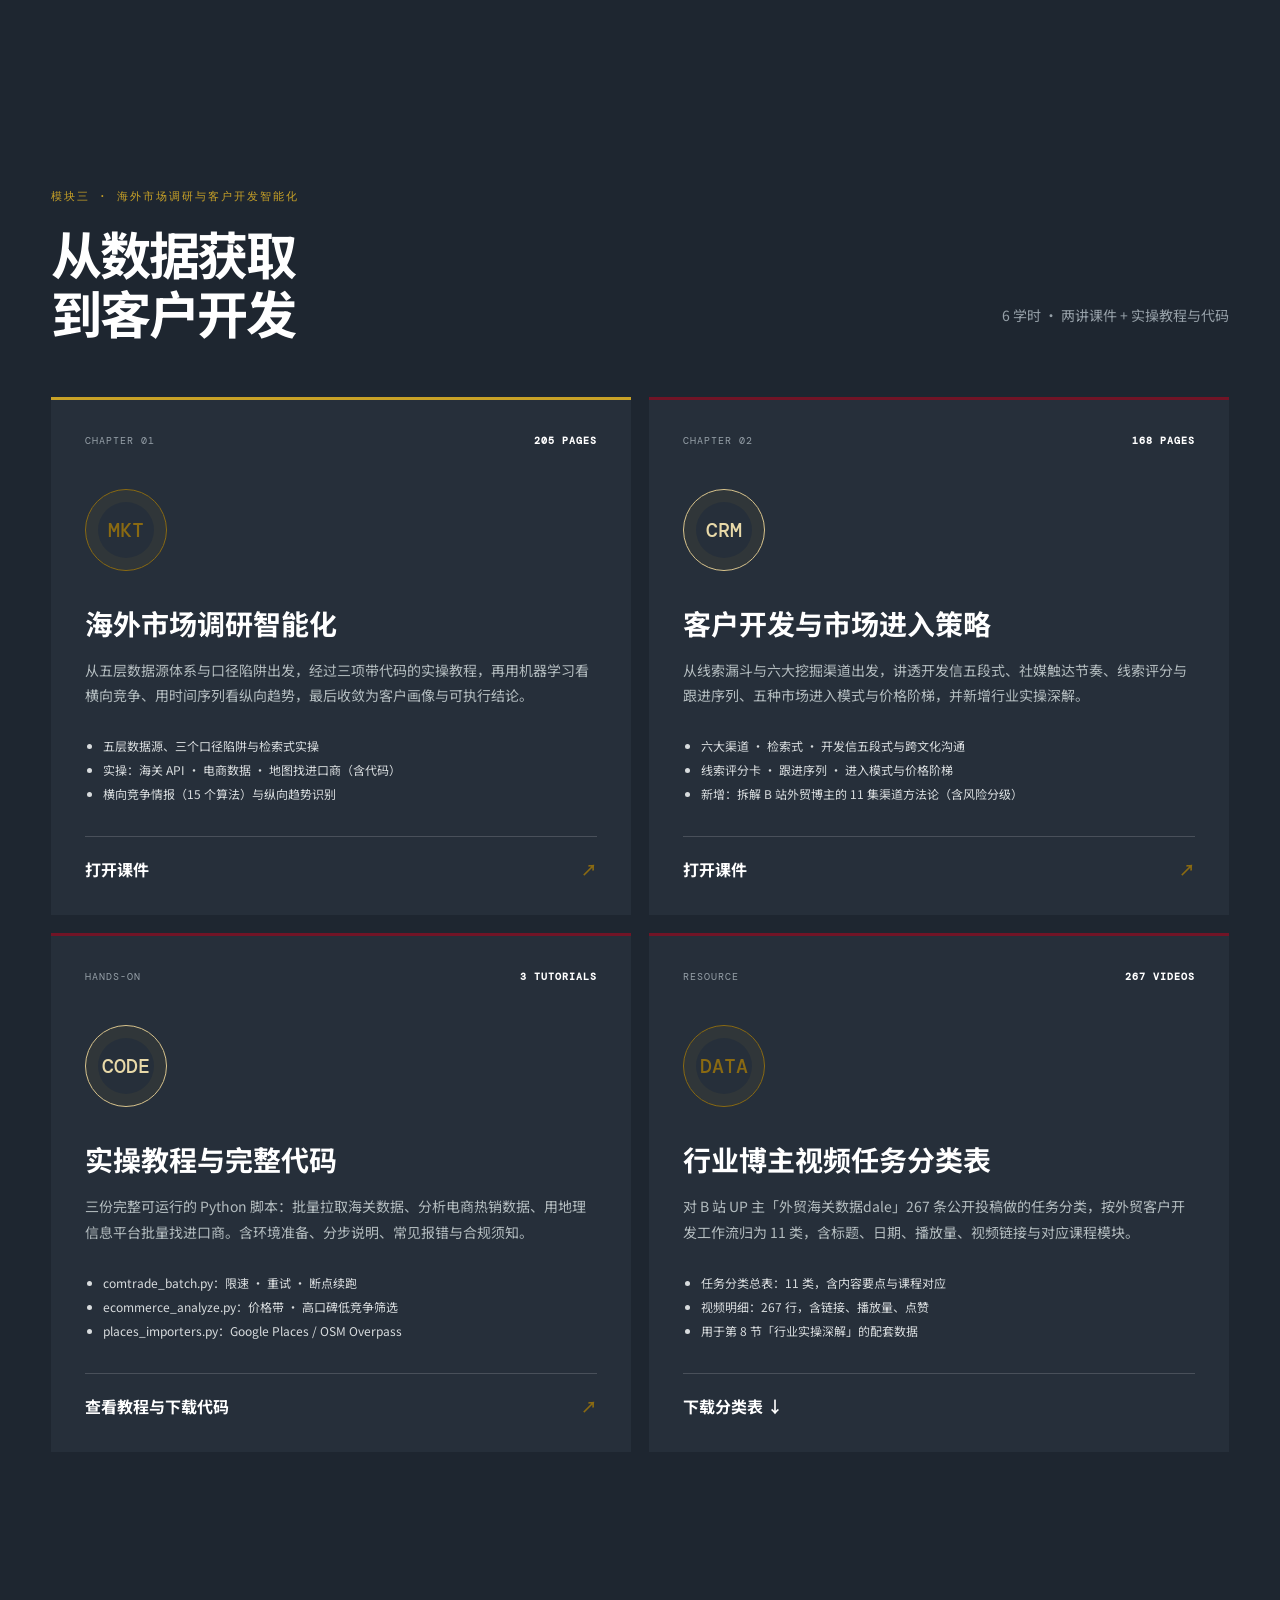
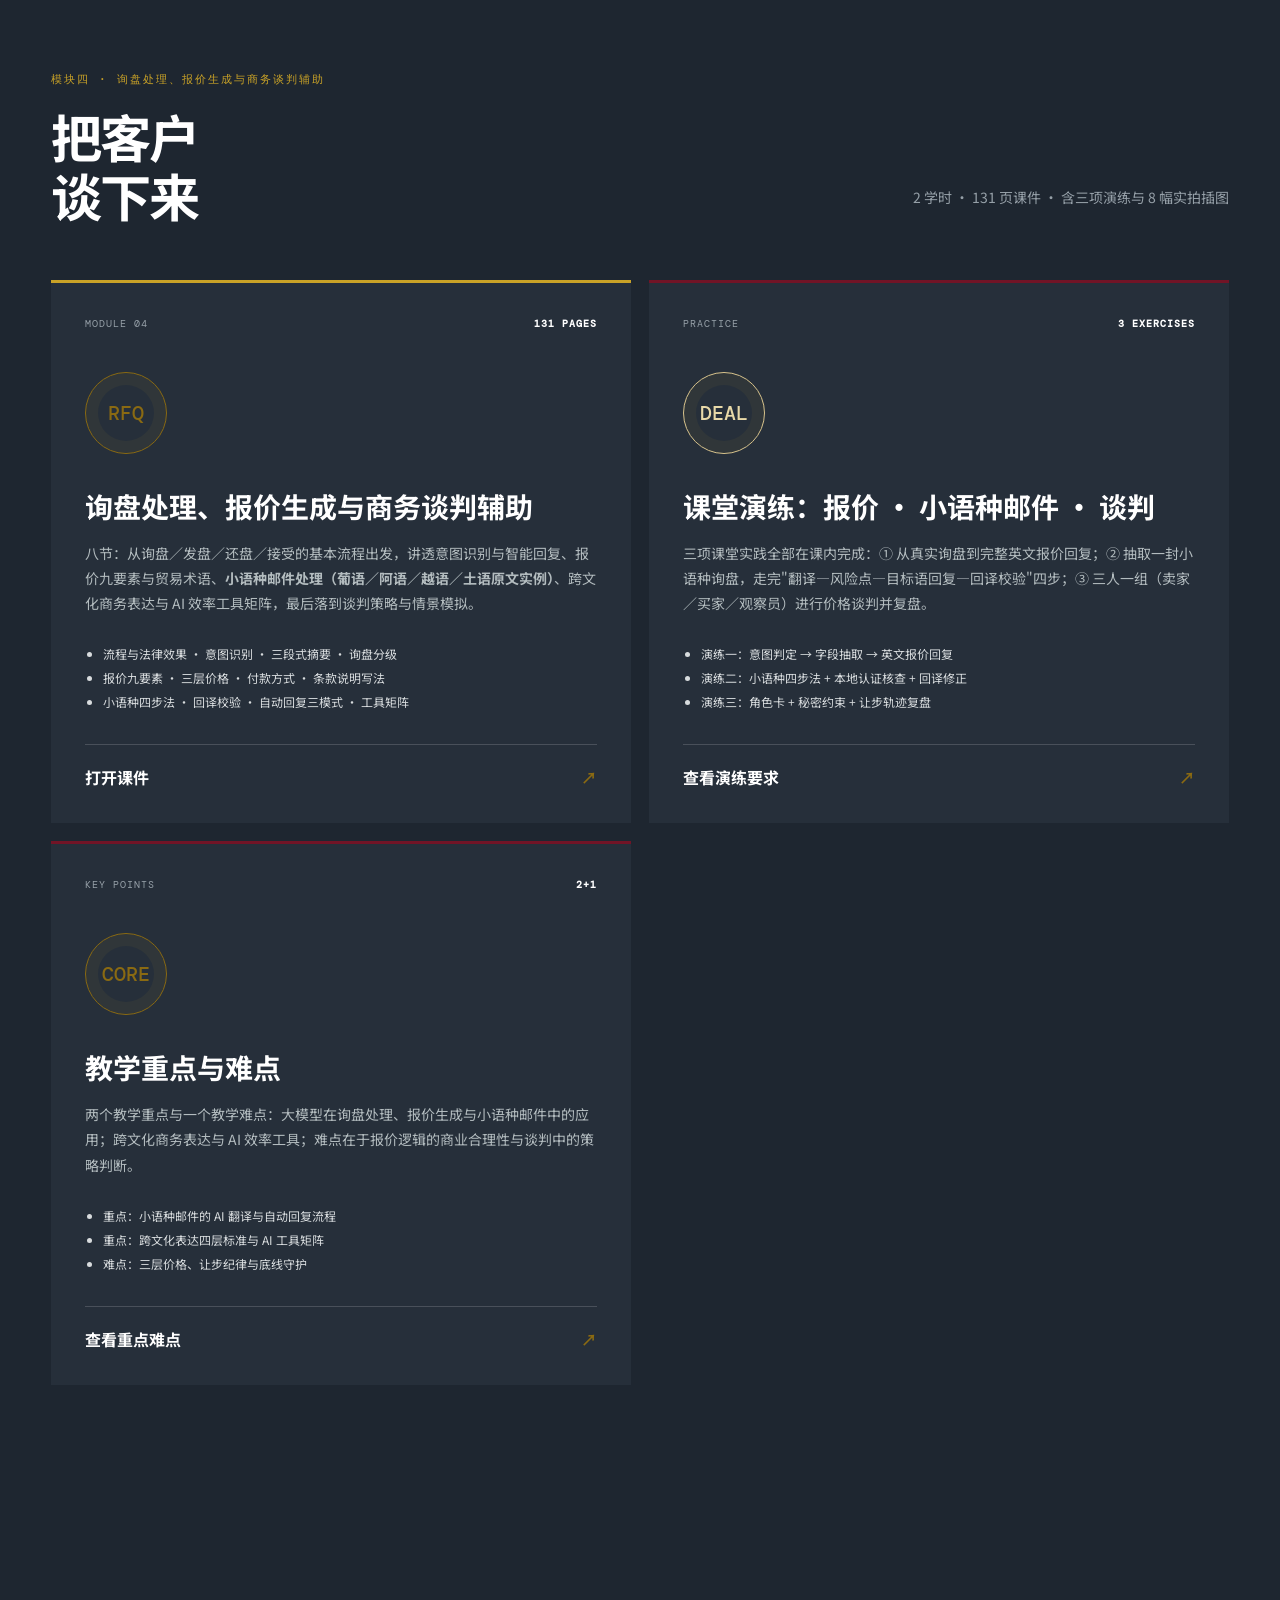
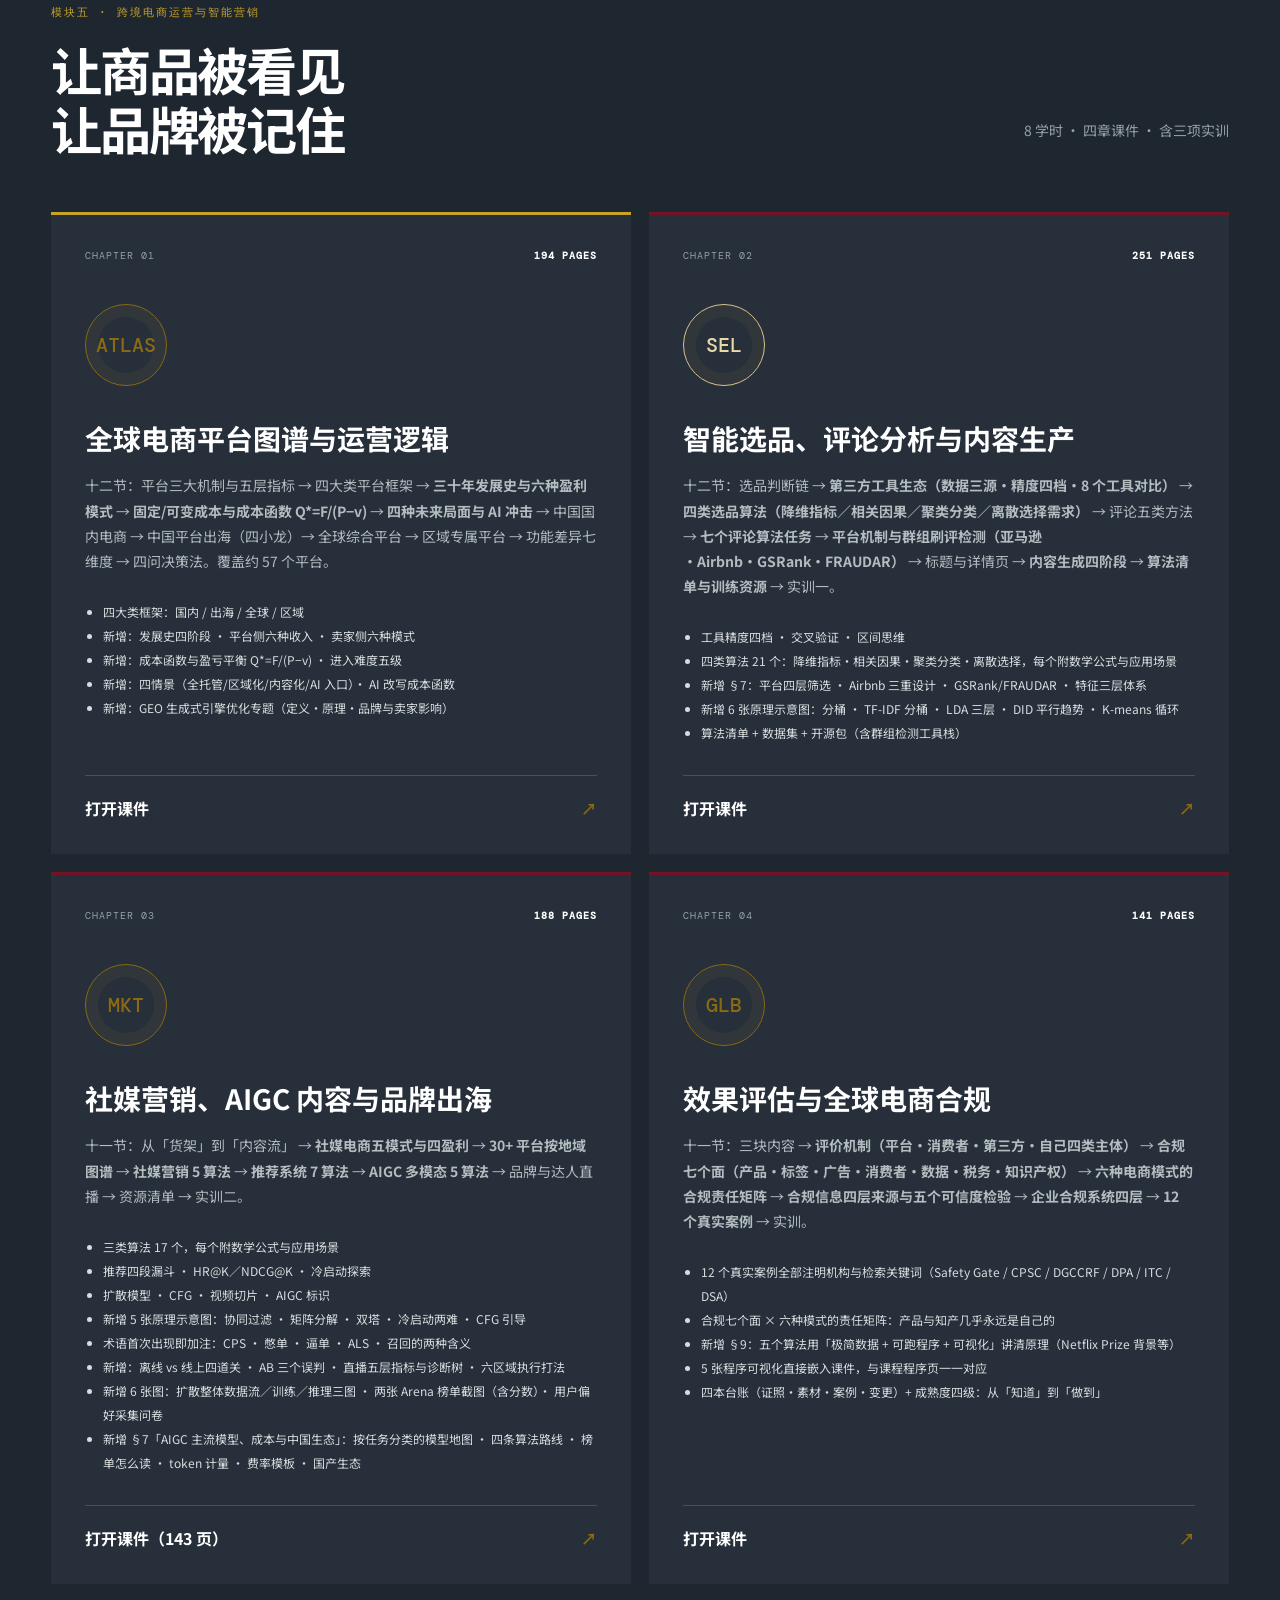
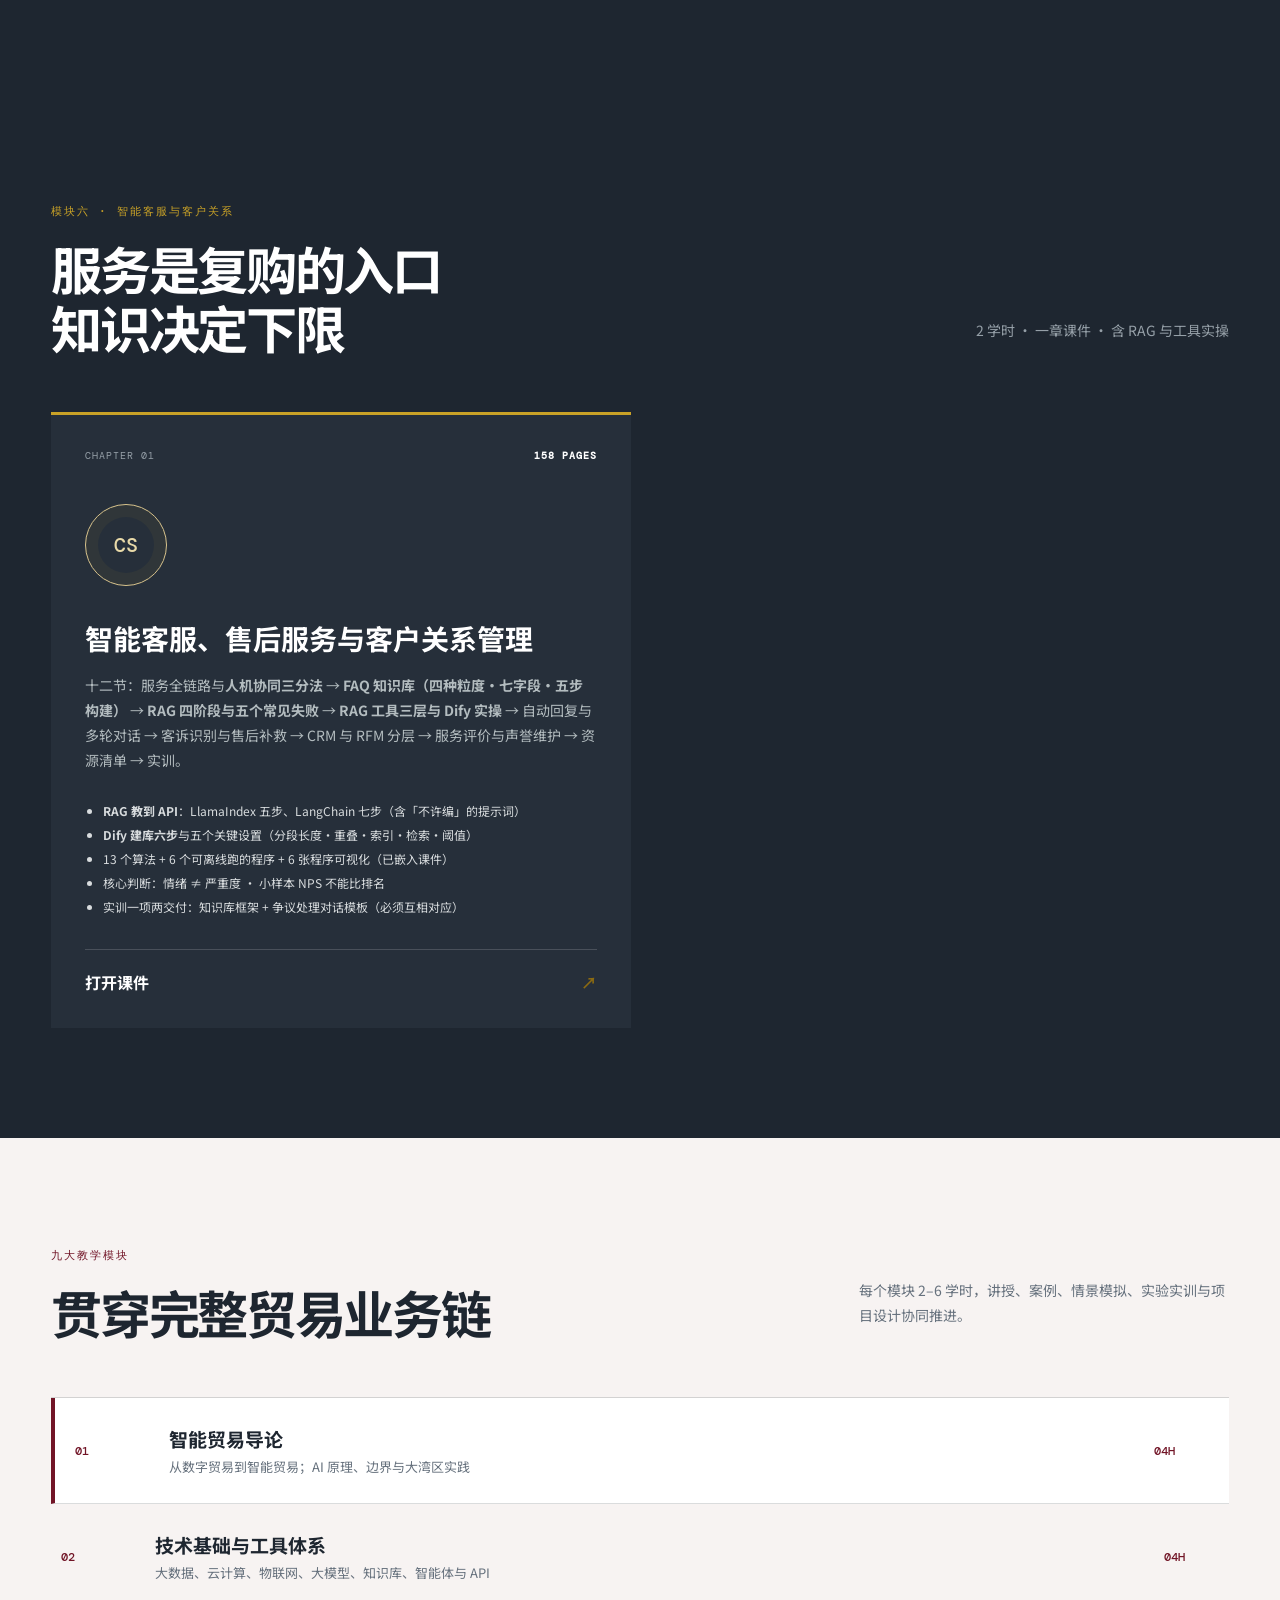
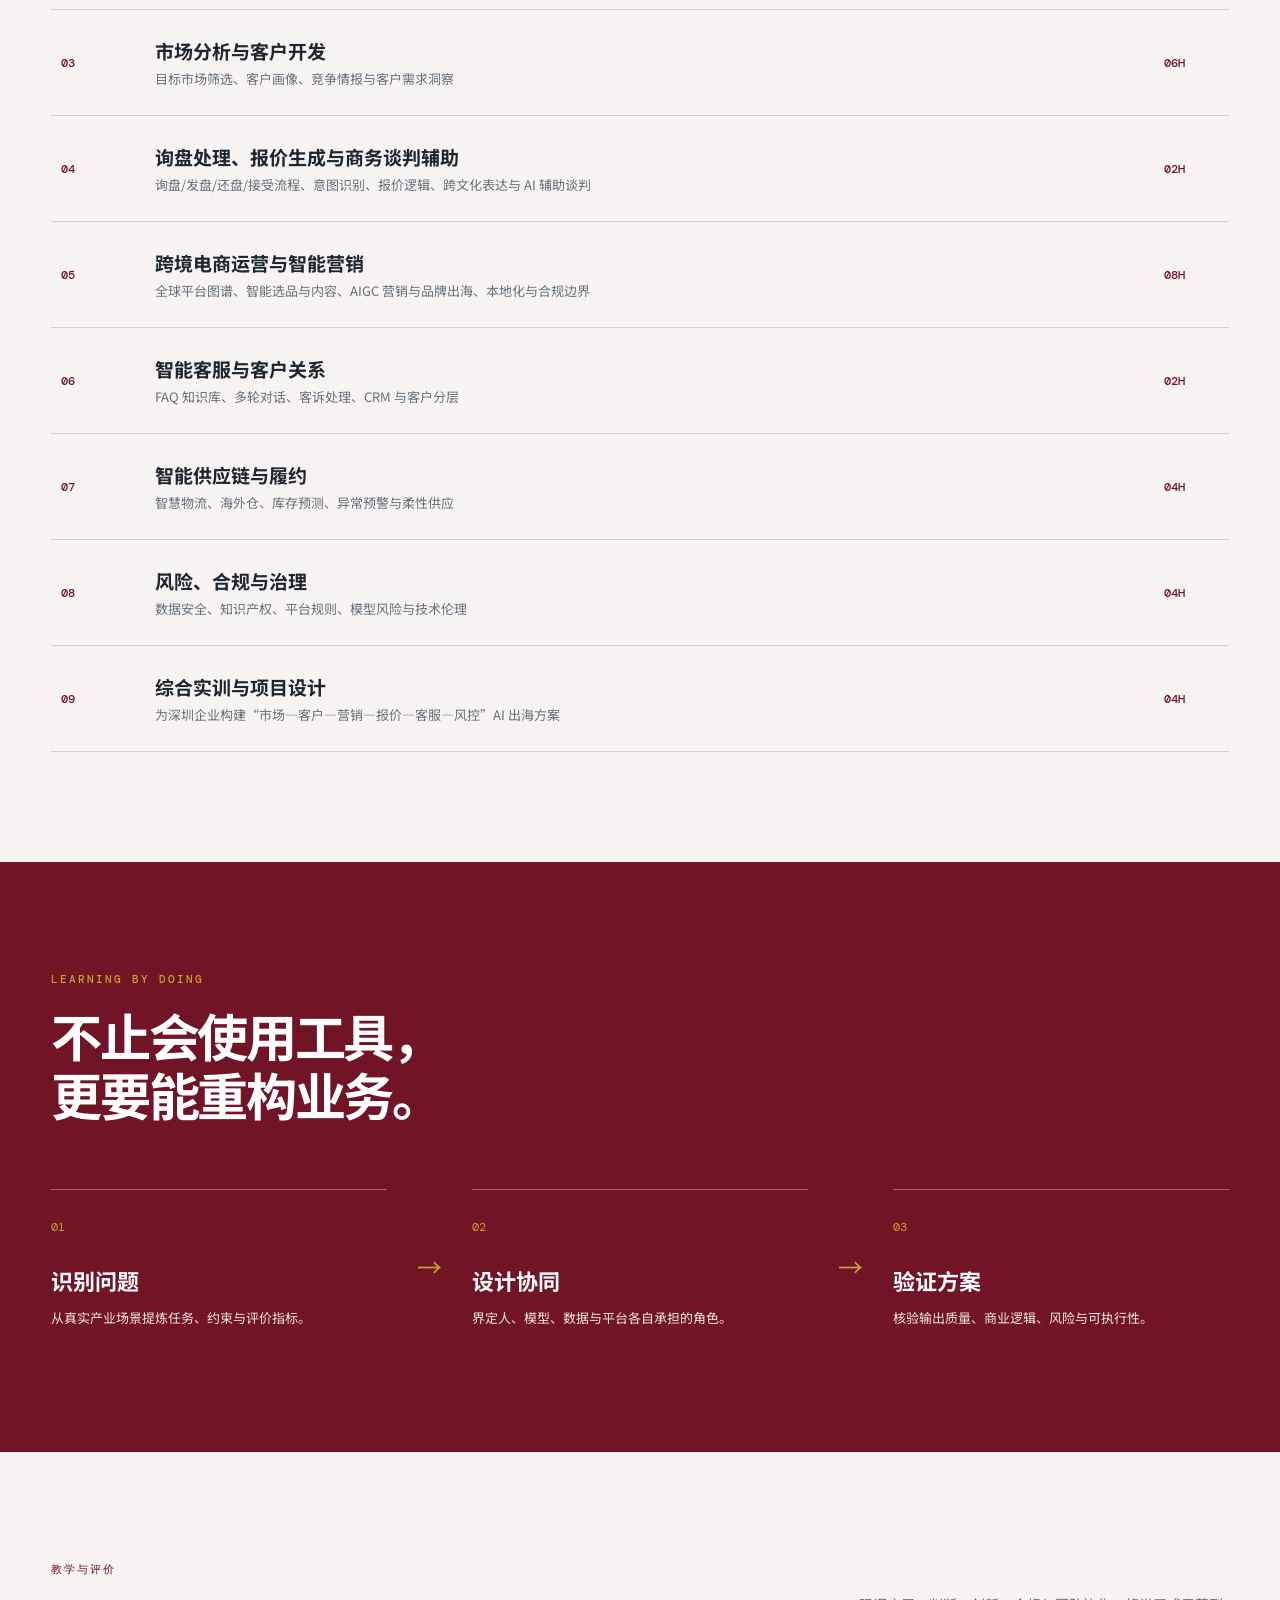
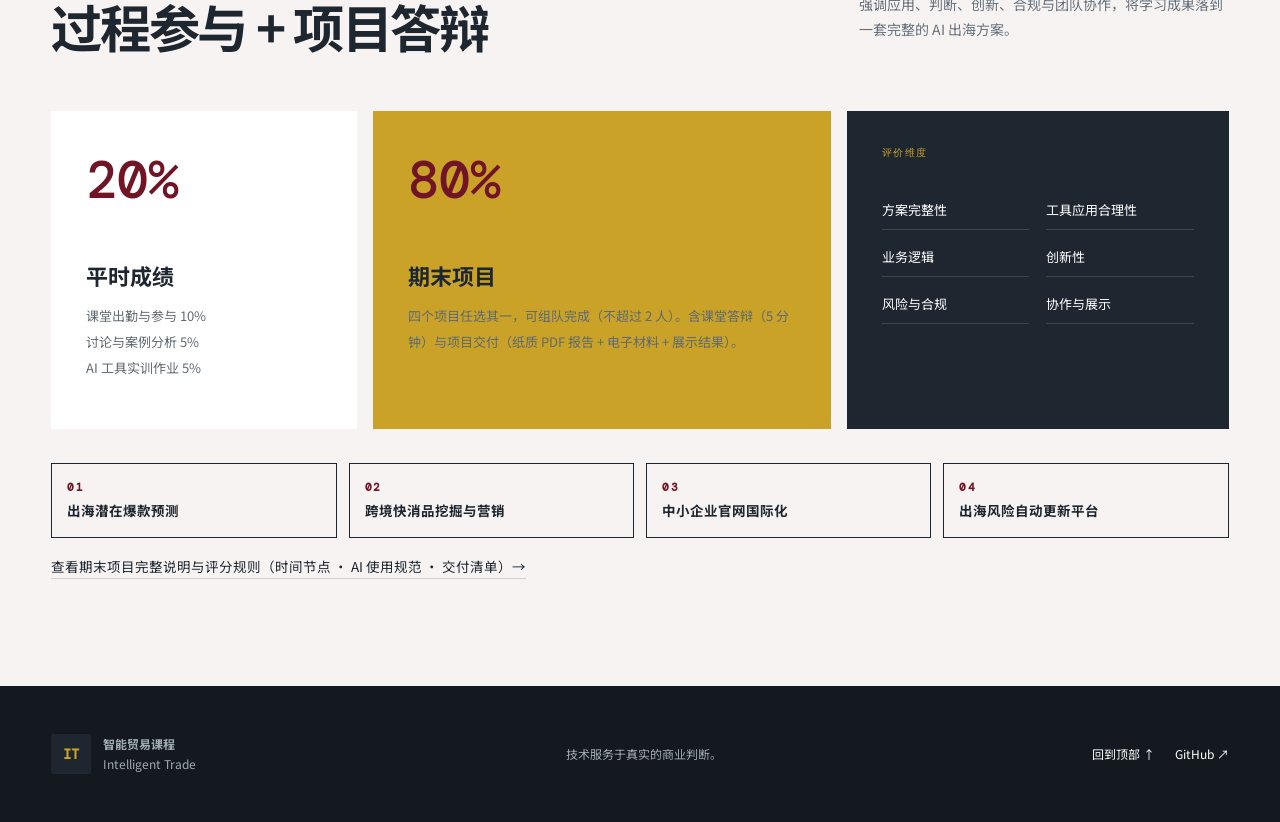
==== commit 0c5e1c3b: "Update Module 5 Chapter 3 card to 188 pages" ====
--- a/index.html
+++ b/index.html
@@ -232,12 +232,13 @@
           <a href="courseware/module-5-ch2-selection-review-content.pdf" target="_blank">打开课件 <span>↗</span></a>
         </article>
         <article class="chapter-card">
-          <div class="chapter-top"><span>CHAPTER 03</span><b>181 PAGES</b></div>
+          <div class="chapter-top"><span>CHAPTER 03</span><b>188 PAGES</b></div>
           <div class="chapter-icon" aria-hidden="true">MKT</div>
           <h3>社媒营销、AIGC 内容与品牌出海</h3>
           <p>十一节：从「货架」到「内容流」 → <strong>社媒电商五模式与四盈利</strong> → <strong>30+ 平台按地域图谱</strong> → <strong>社媒营销 5 算法</strong> → <strong>推荐系统 7 算法</strong> → <strong>AIGC 多模态 5 算法</strong> → 品牌与达人直播 → 资源清单 → 实训二。</p>
           <ul><li>三类算法 17 个，每个附数学公式与应用场景</li><li>推荐四段漏斗 · HR@K／NDCG@K · 冷启动探索</li><li>扩散模型 · CFG · 视频切片 · AIGC 标识</li><li>新增 5 张原理示意图：协同过滤 · 矩阵分解 · 双塔 · 冷启动两难 · CFG 引导</li><li>术语首次出现即加注：CPS · 憋单 · 逼单 · ALS · 召回的两种含义</li>
           <li>新增：离线 vs 线上四道关 · AB 三个误判 · 直播五层指标与诊断树 · 六区域执行打法</li>
+          <li>新增 6 张图：扩散整体数据流／训练／推理三图 · 两张 Arena 榜单截图（含分数）· 用户偏好采集问卷</li>
           <li>新增 §7「AIGC 主流模型、成本与中国生态」：按任务分类的模型地图 · 四条算法路线 · 榜单怎么读 · token 计量 · 费率模板 · 国产生态</li></ul>
           <a href="courseware/module-5-ch3-social-aigc-brand.pdf" target="_blank">打开课件（143 页）<span>↗</span></a>
         </article>
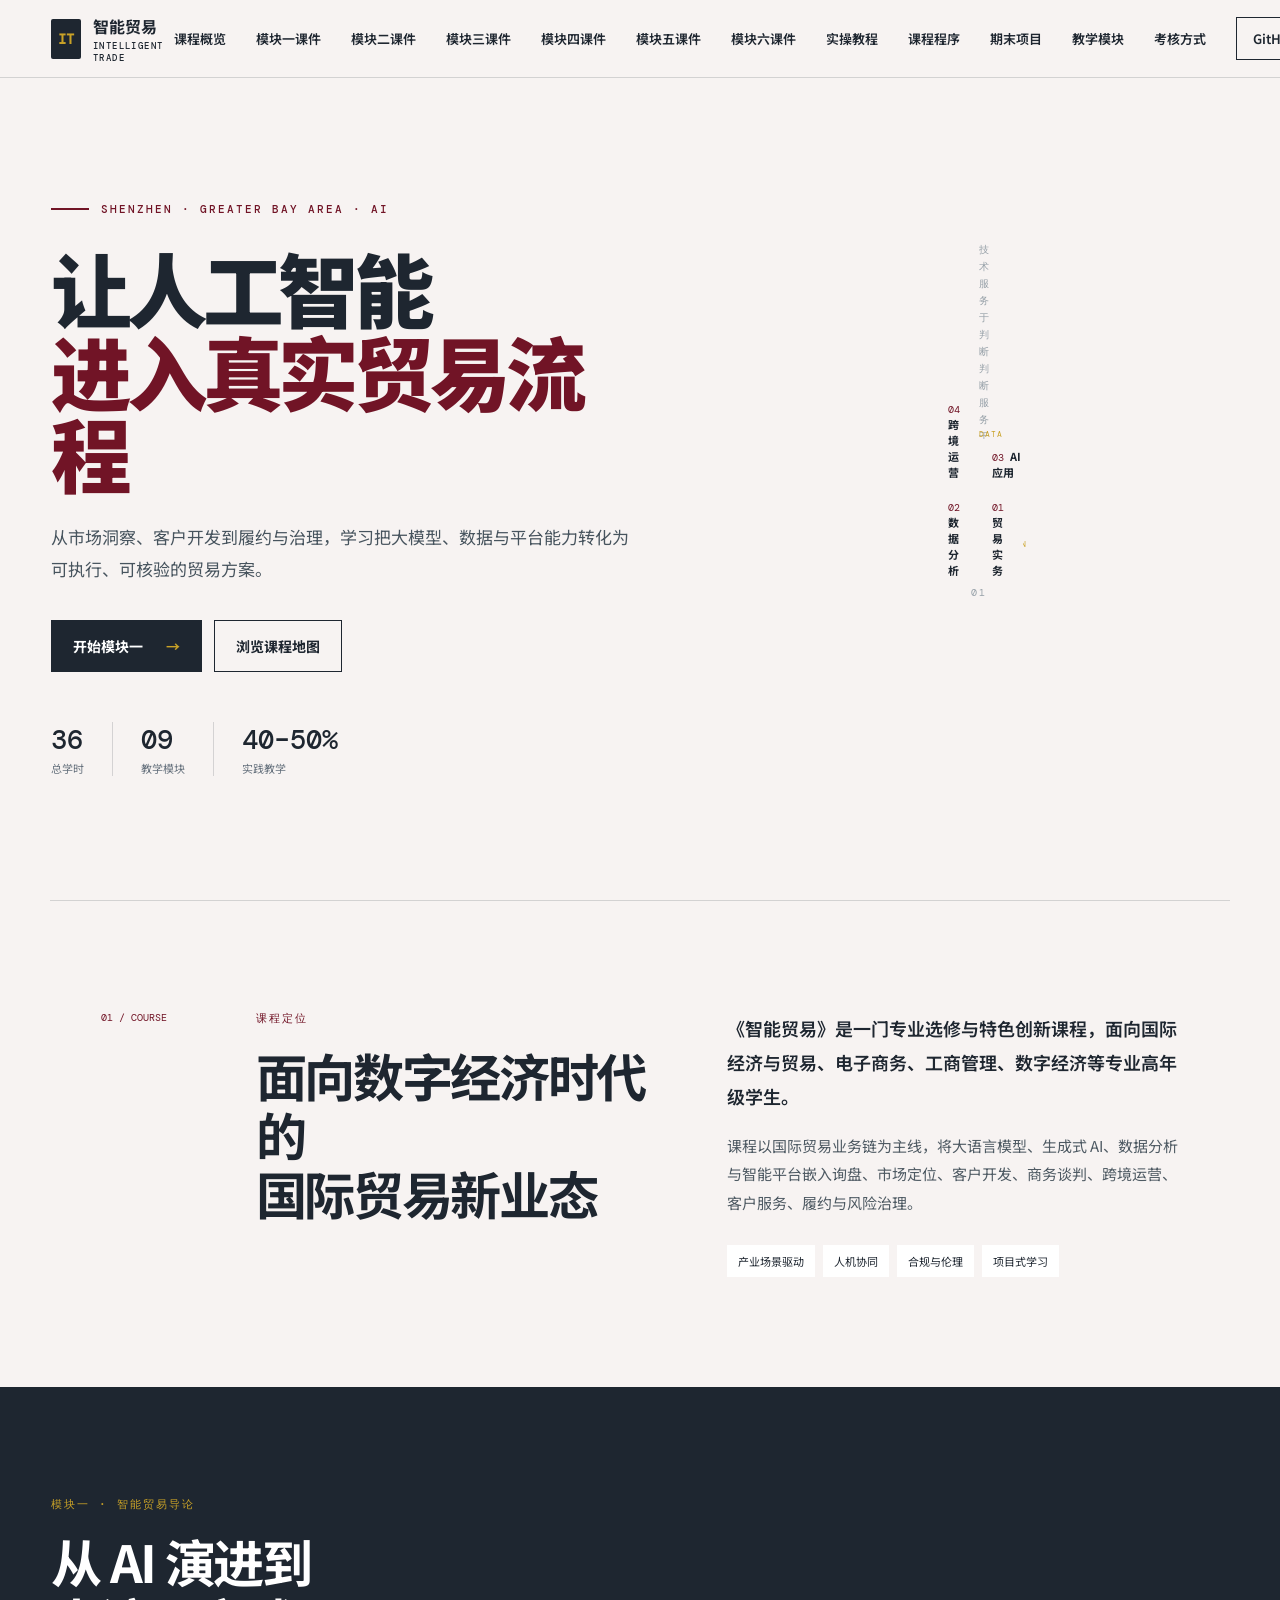
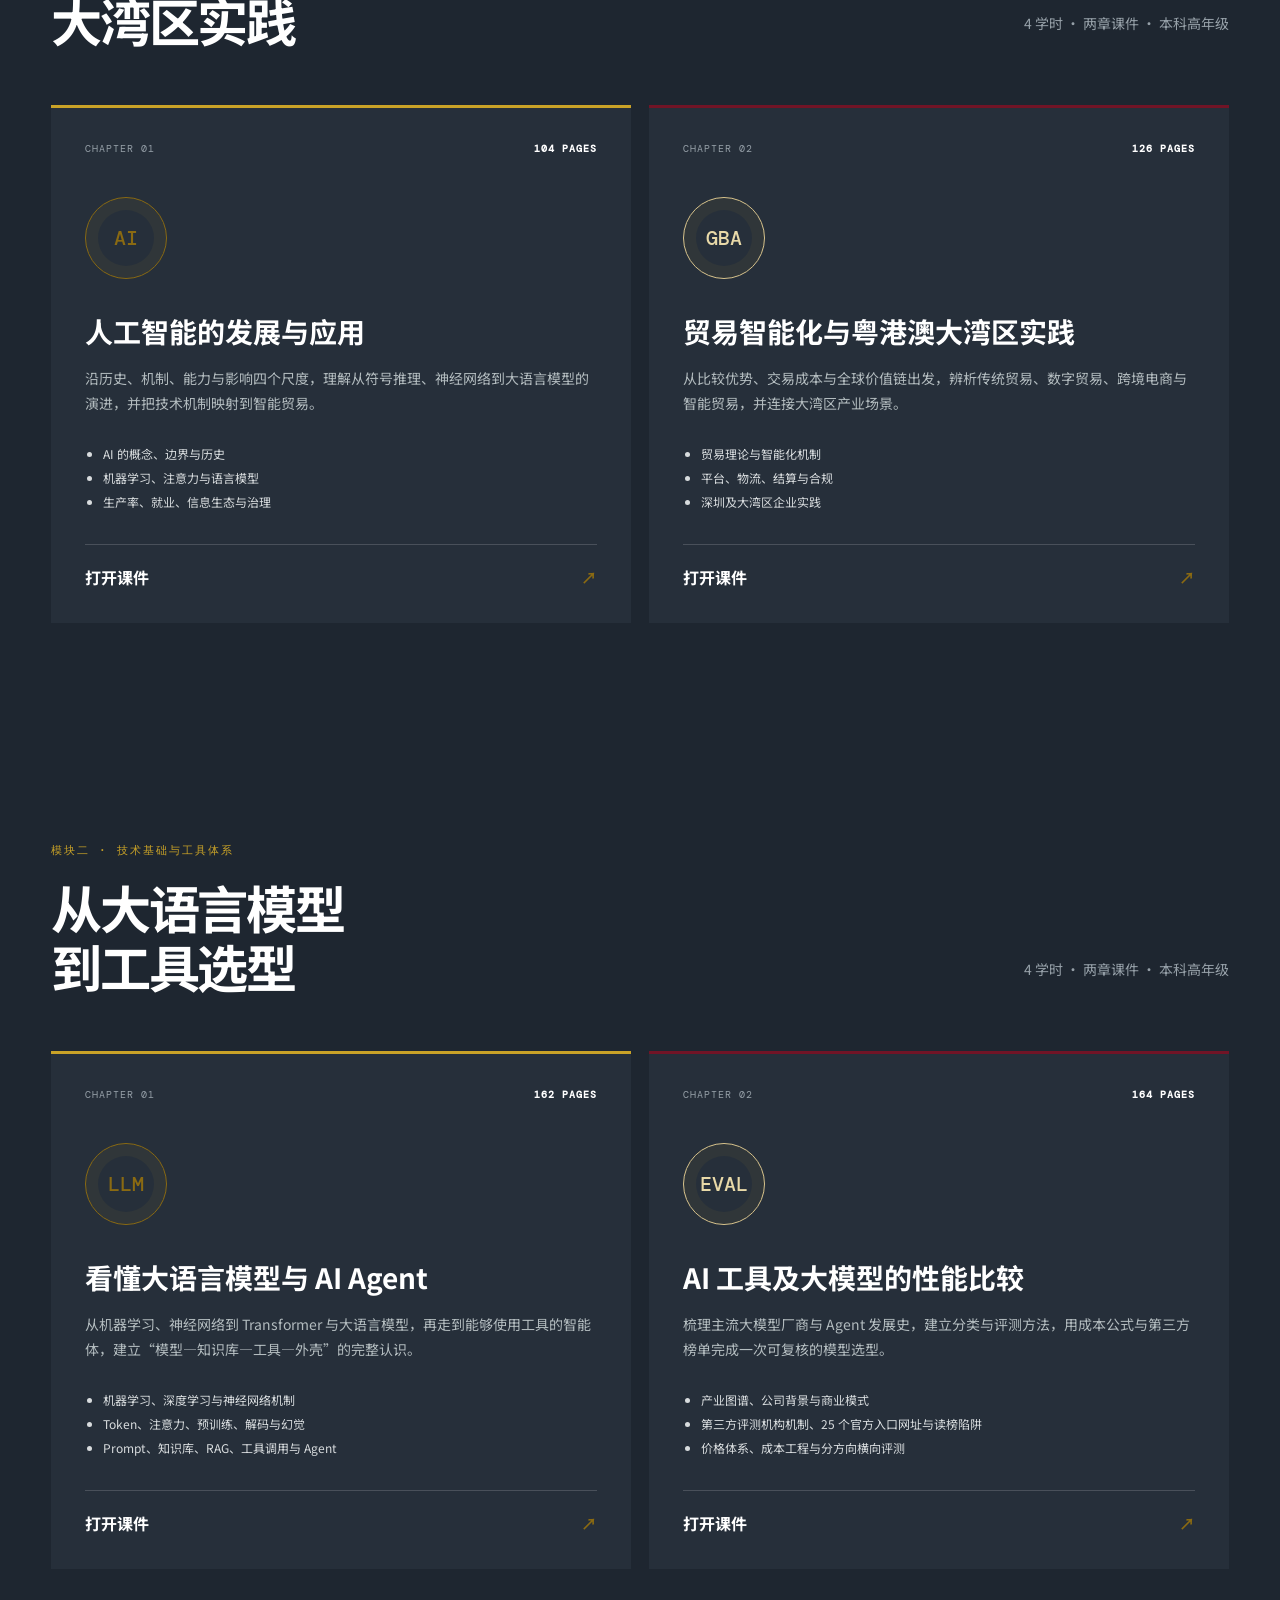
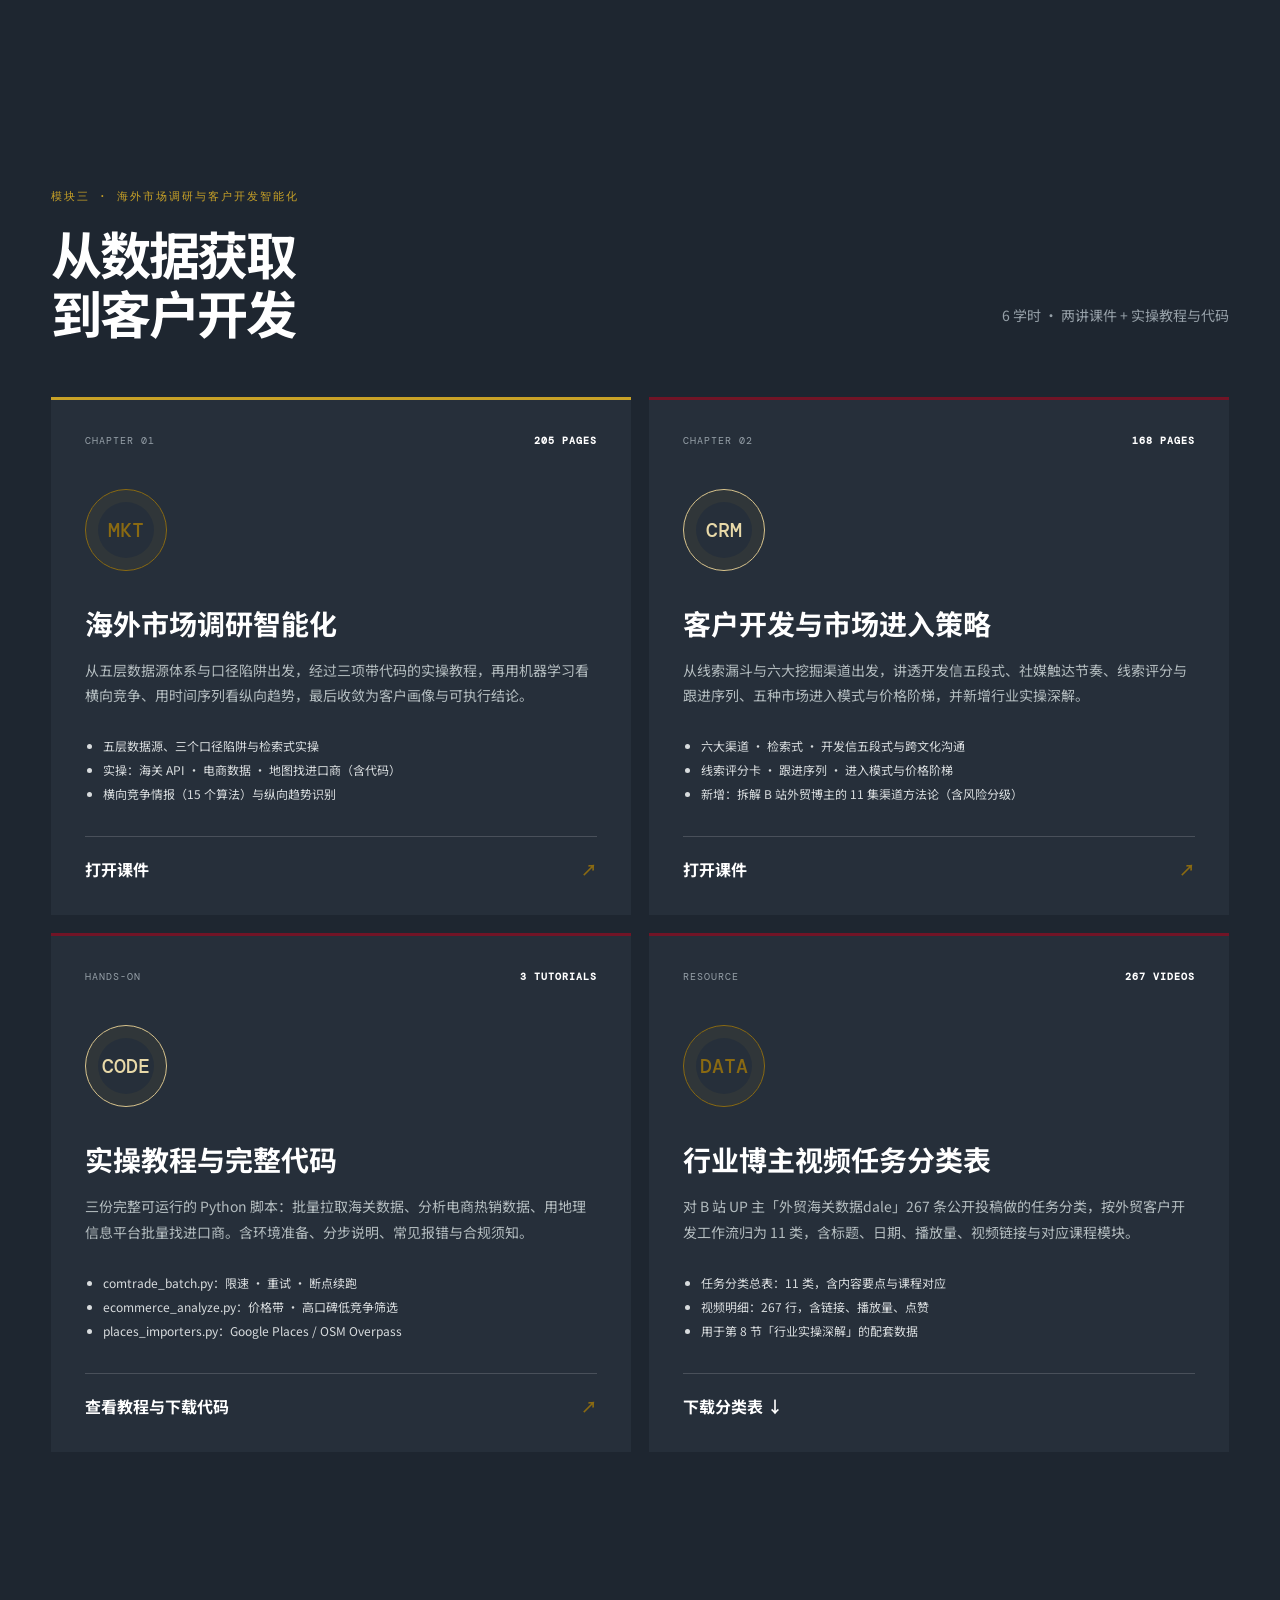
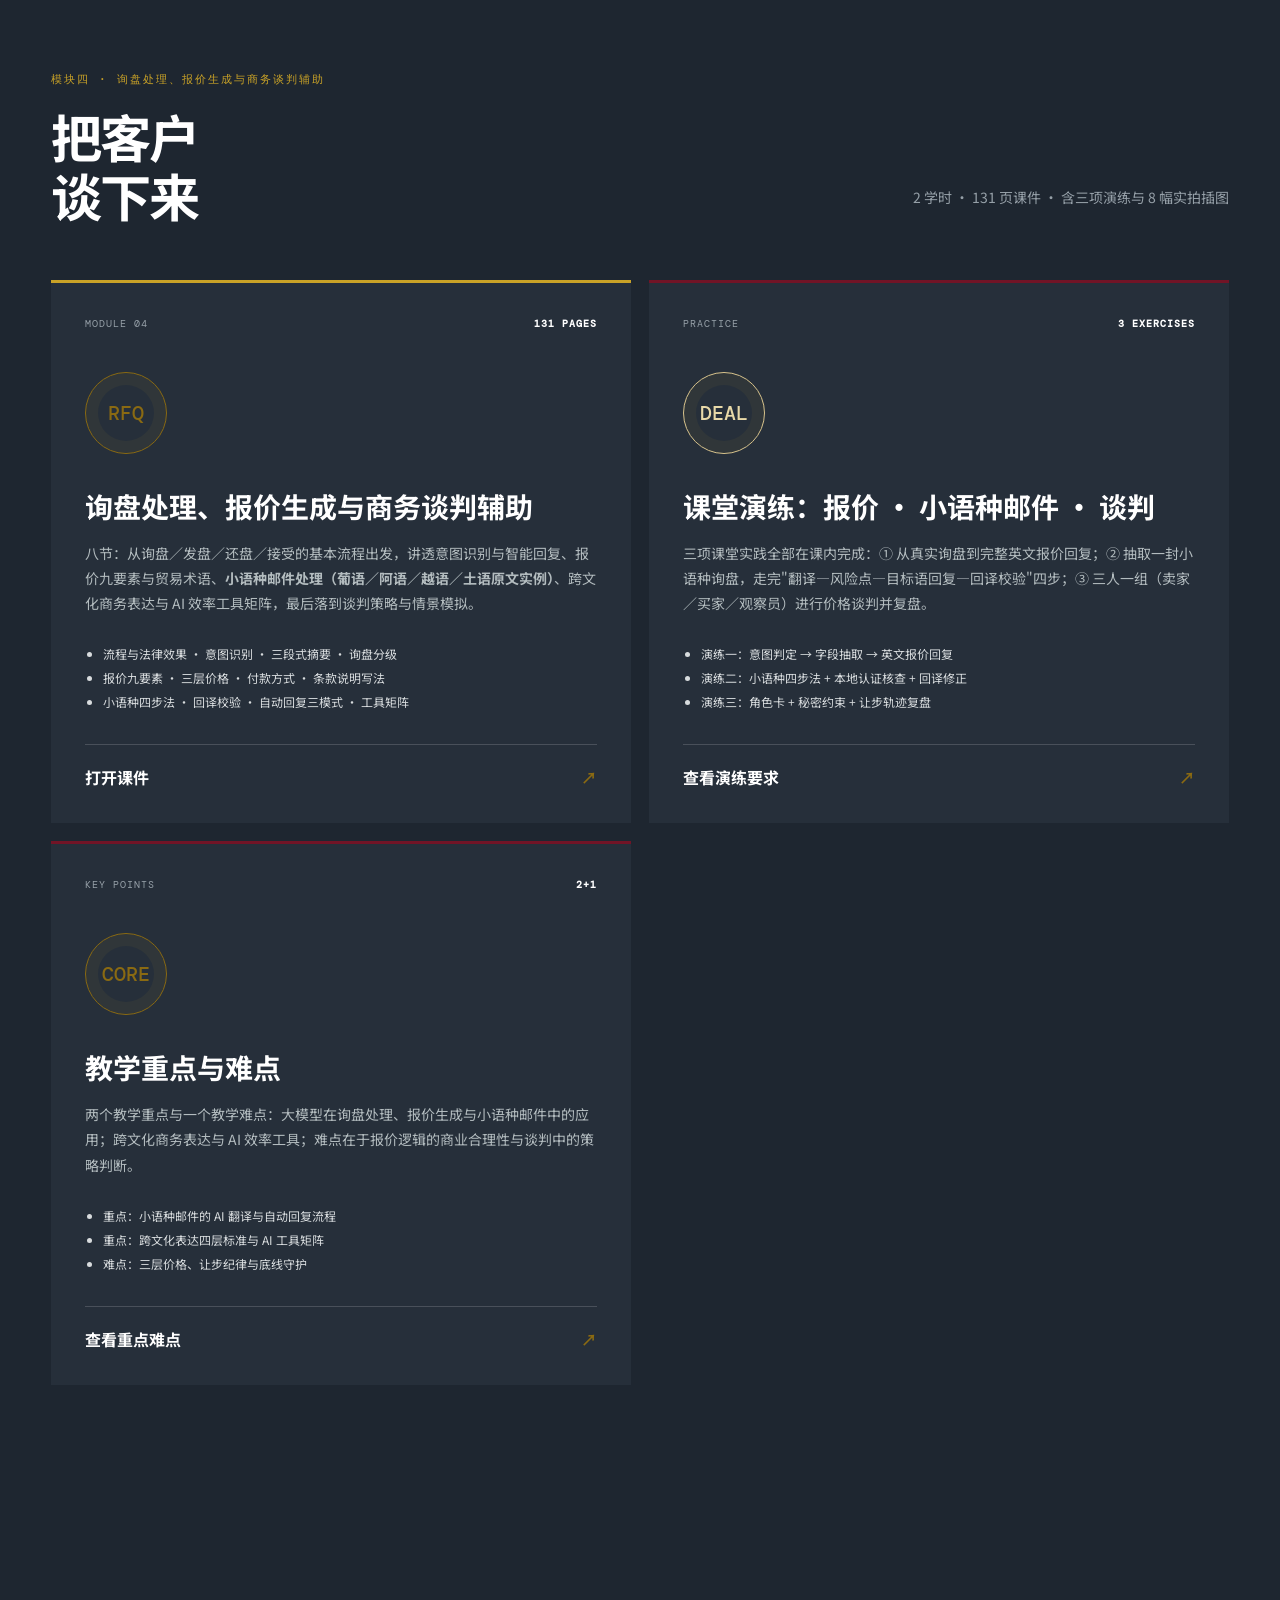
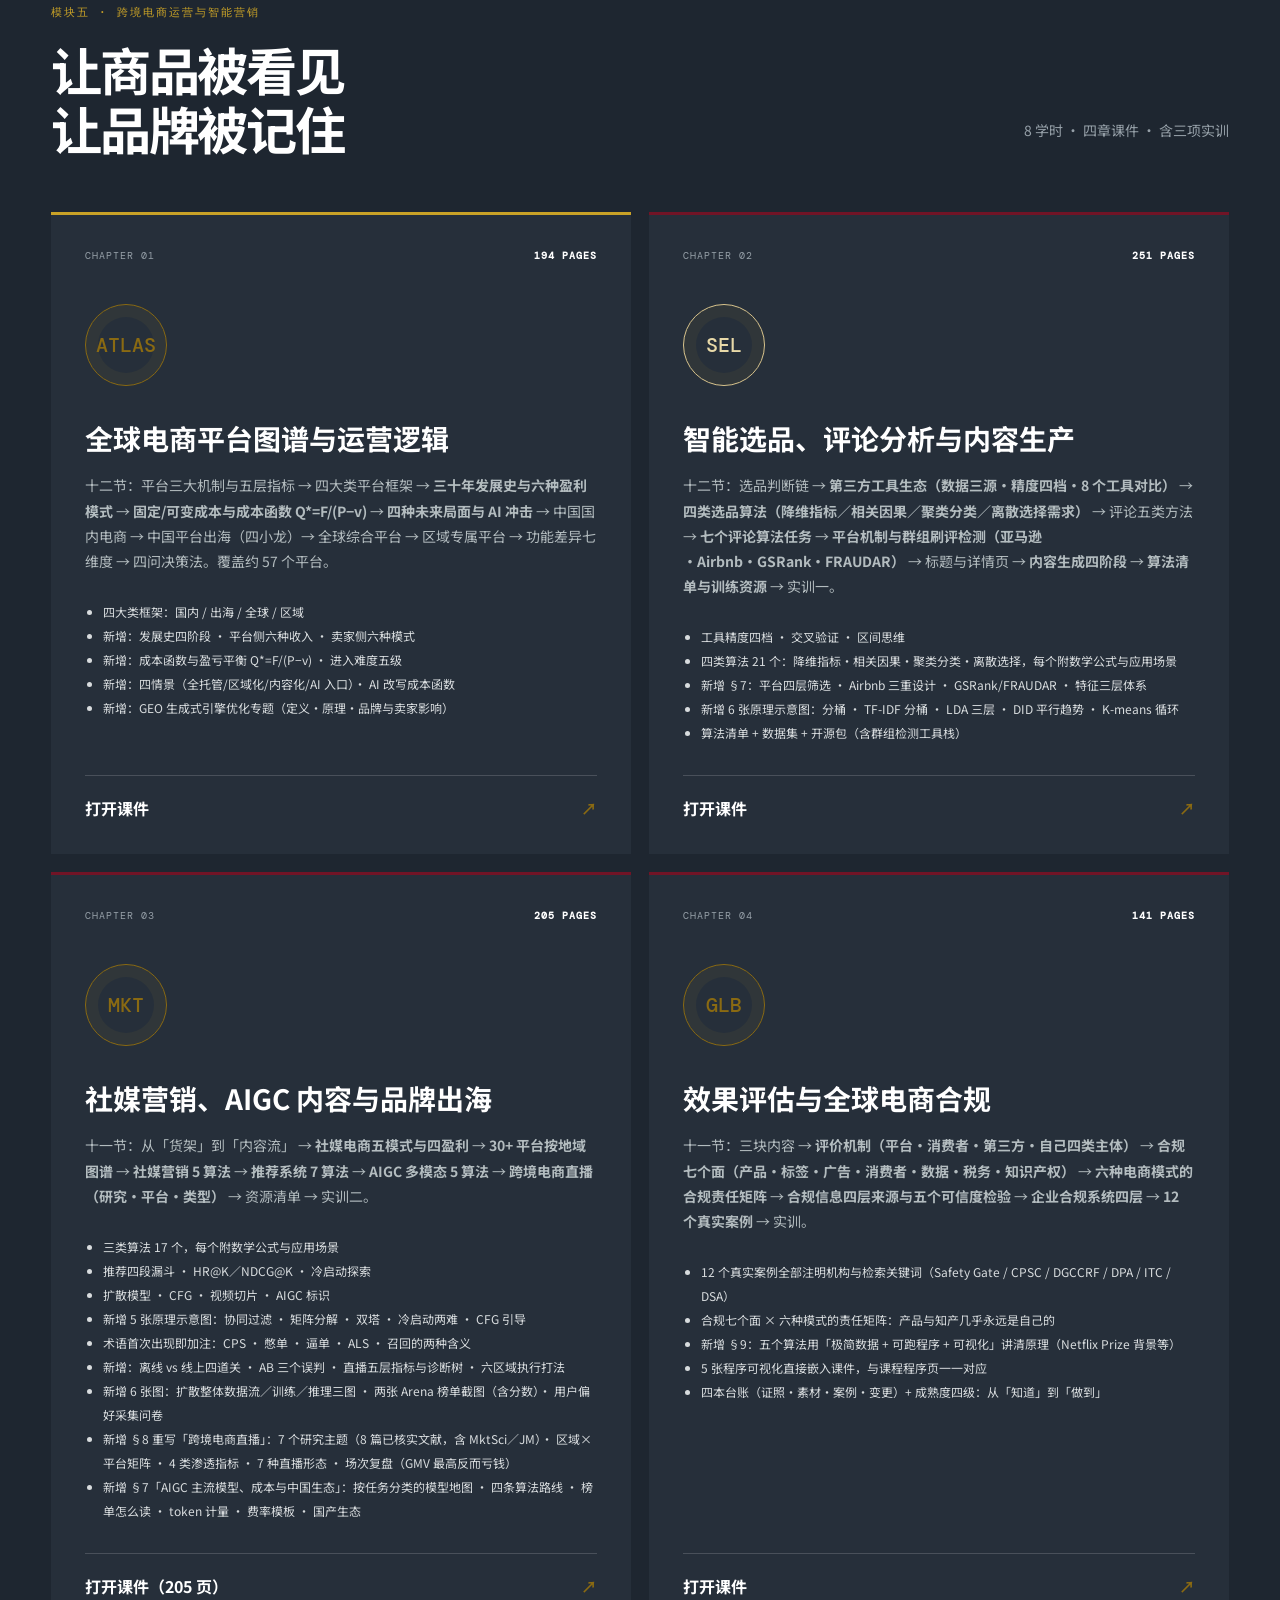
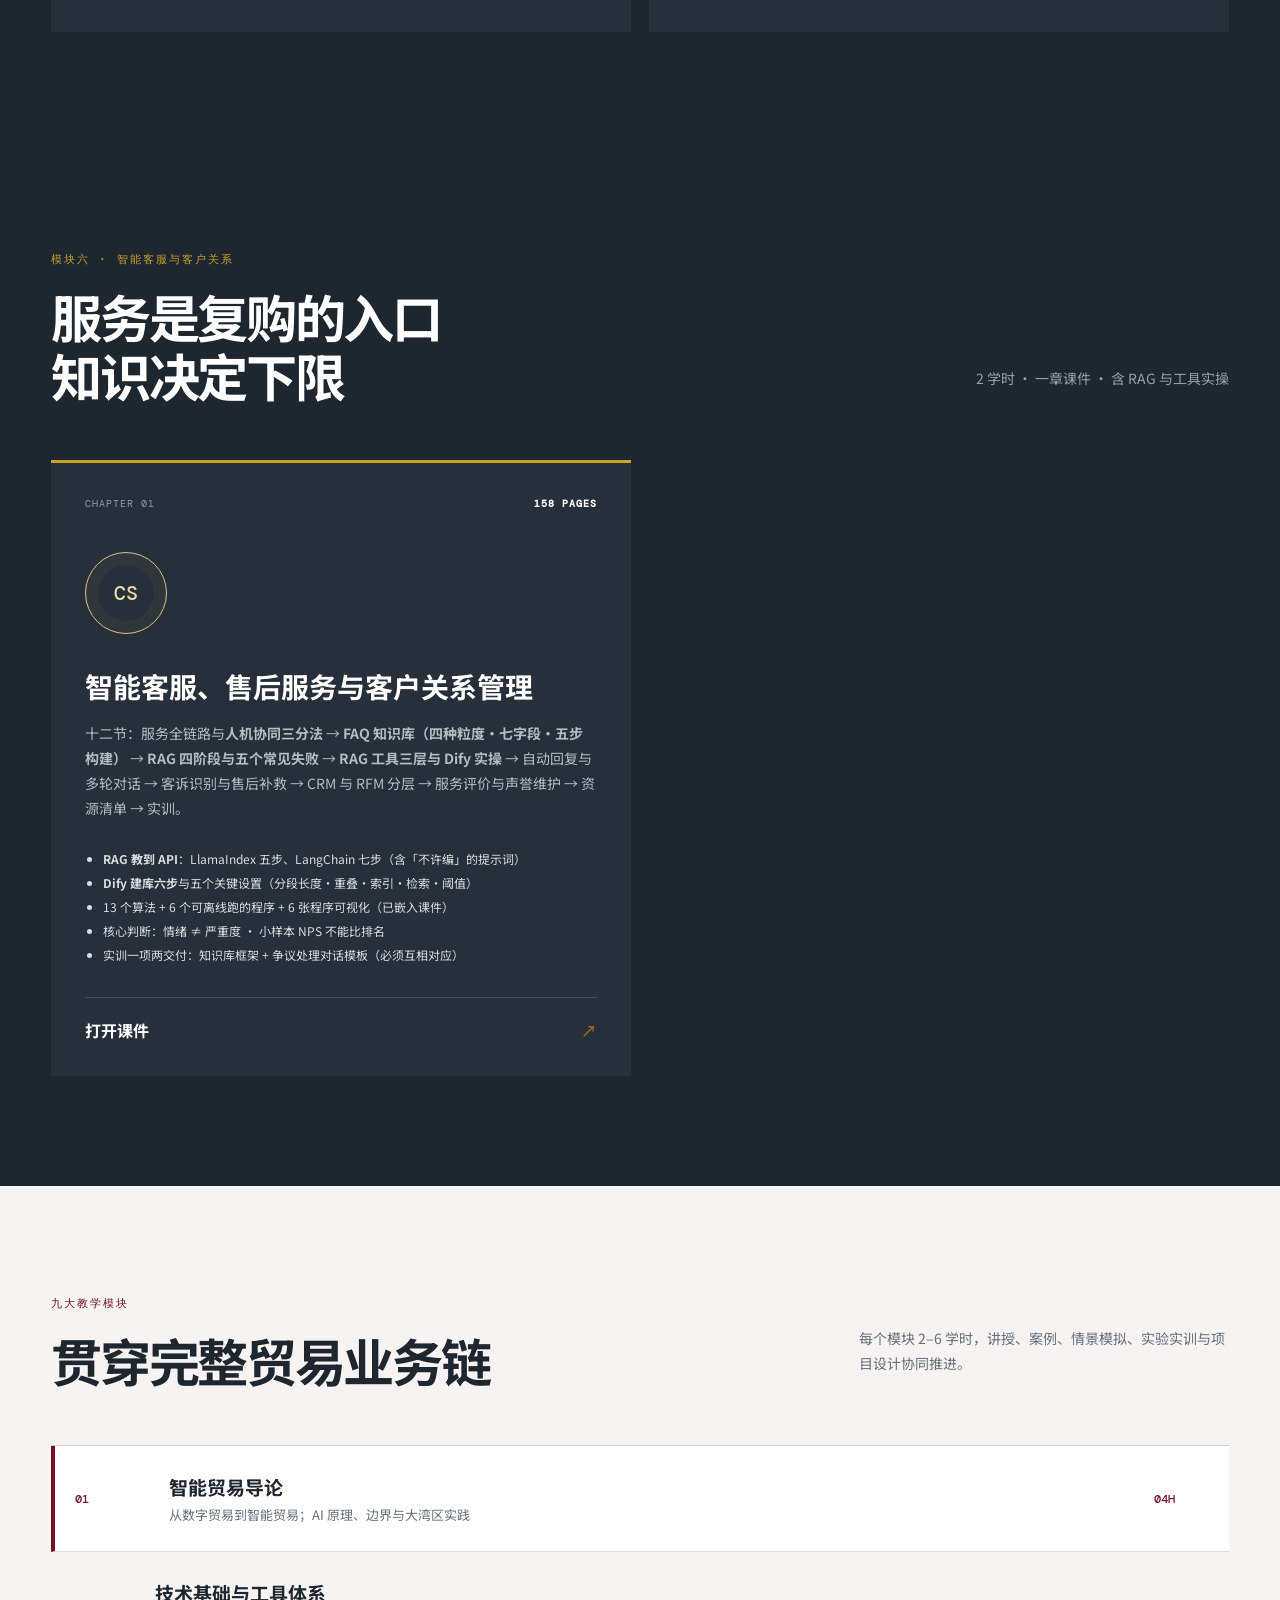
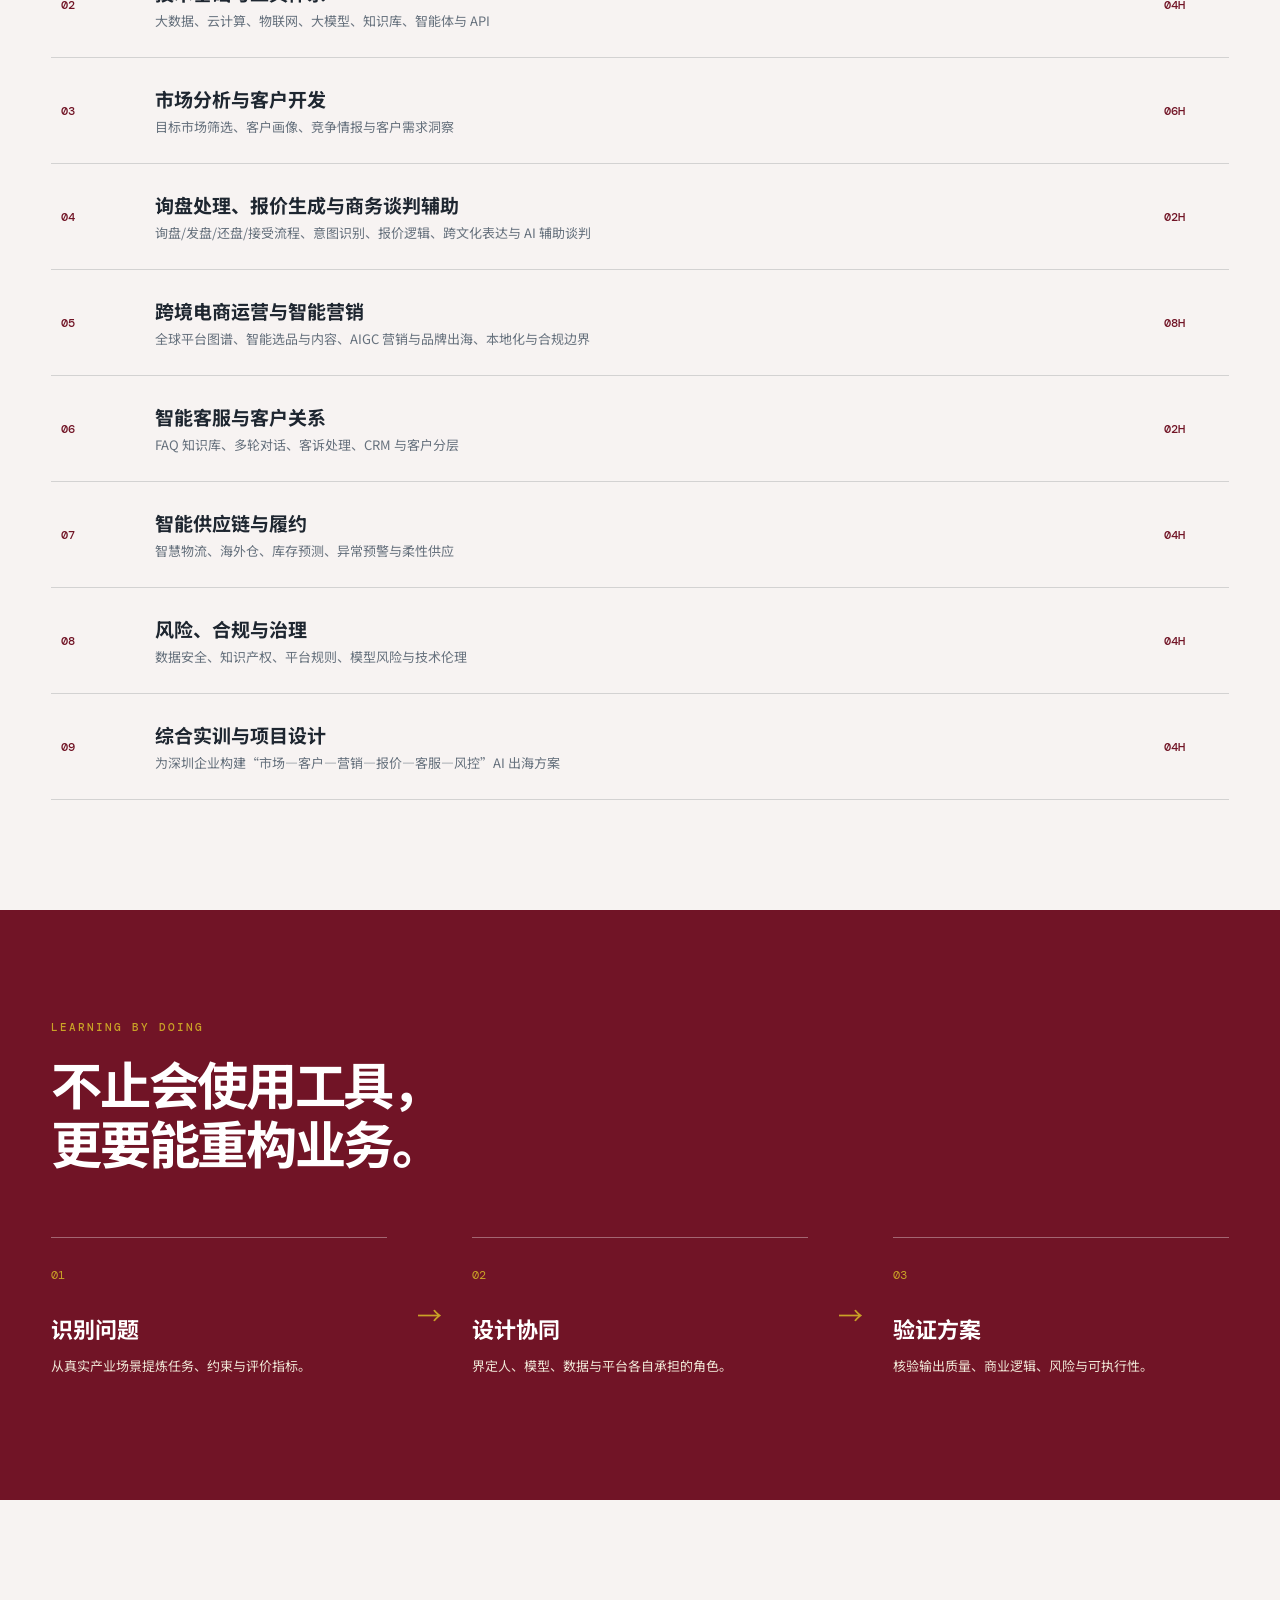
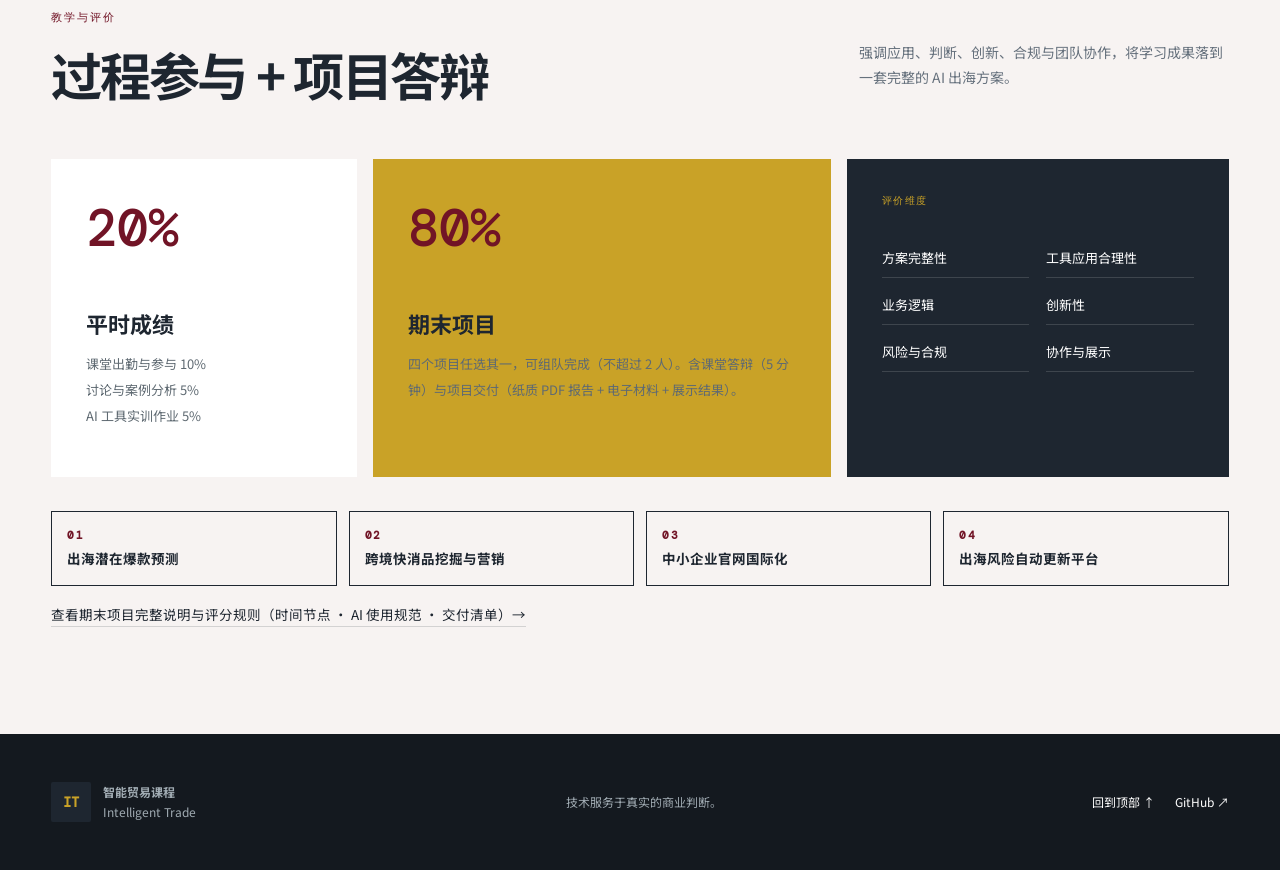
==== commit 57b66588: "Chapter 3 card: 205 pages, new section 8 on cross-border live commerce" ====
--- a/index.html
+++ b/index.html
@@ -232,15 +232,16 @@
           <a href="courseware/module-5-ch2-selection-review-content.pdf" target="_blank">打开课件 <span>↗</span></a>
         </article>
         <article class="chapter-card">
-          <div class="chapter-top"><span>CHAPTER 03</span><b>188 PAGES</b></div>
+          <div class="chapter-top"><span>CHAPTER 03</span><b>205 PAGES</b></div>
           <div class="chapter-icon" aria-hidden="true">MKT</div>
           <h3>社媒营销、AIGC 内容与品牌出海</h3>
-          <p>十一节：从「货架」到「内容流」 → <strong>社媒电商五模式与四盈利</strong> → <strong>30+ 平台按地域图谱</strong> → <strong>社媒营销 5 算法</strong> → <strong>推荐系统 7 算法</strong> → <strong>AIGC 多模态 5 算法</strong> → 品牌与达人直播 → 资源清单 → 实训二。</p>
+          <p>十一节：从「货架」到「内容流」 → <strong>社媒电商五模式与四盈利</strong> → <strong>30+ 平台按地域图谱</strong> → <strong>社媒营销 5 算法</strong> → <strong>推荐系统 7 算法</strong> → <strong>AIGC 多模态 5 算法</strong> → <strong>跨境电商直播（研究·平台·类型）</strong> → 资源清单 → 实训二。</p>
           <ul><li>三类算法 17 个，每个附数学公式与应用场景</li><li>推荐四段漏斗 · HR@K／NDCG@K · 冷启动探索</li><li>扩散模型 · CFG · 视频切片 · AIGC 标识</li><li>新增 5 张原理示意图：协同过滤 · 矩阵分解 · 双塔 · 冷启动两难 · CFG 引导</li><li>术语首次出现即加注：CPS · 憋单 · 逼单 · ALS · 召回的两种含义</li>
           <li>新增：离线 vs 线上四道关 · AB 三个误判 · 直播五层指标与诊断树 · 六区域执行打法</li>
           <li>新增 6 张图：扩散整体数据流／训练／推理三图 · 两张 Arena 榜单截图（含分数）· 用户偏好采集问卷</li>
+          <li>新增 §8 重写「跨境电商直播」：7 个研究主题（8 篇已核实文献，含 MktSci／JM）· 区域×平台矩阵 · 4 类渗透指标 · 7 种直播形态 · 场次复盘（GMV 最高反而亏钱）</li>
           <li>新增 §7「AIGC 主流模型、成本与中国生态」：按任务分类的模型地图 · 四条算法路线 · 榜单怎么读 · token 计量 · 费率模板 · 国产生态</li></ul>
-          <a href="courseware/module-5-ch3-social-aigc-brand.pdf" target="_blank">打开课件（143 页）<span>↗</span></a>
+          <a href="courseware/module-5-ch3-social-aigc-brand.pdf" target="_blank">打开课件（205 页）<span>↗</span></a>
         </article>
         <article class="chapter-card">
           <div class="chapter-top"><span>CHAPTER 04</span><b>141 PAGES</b></div>
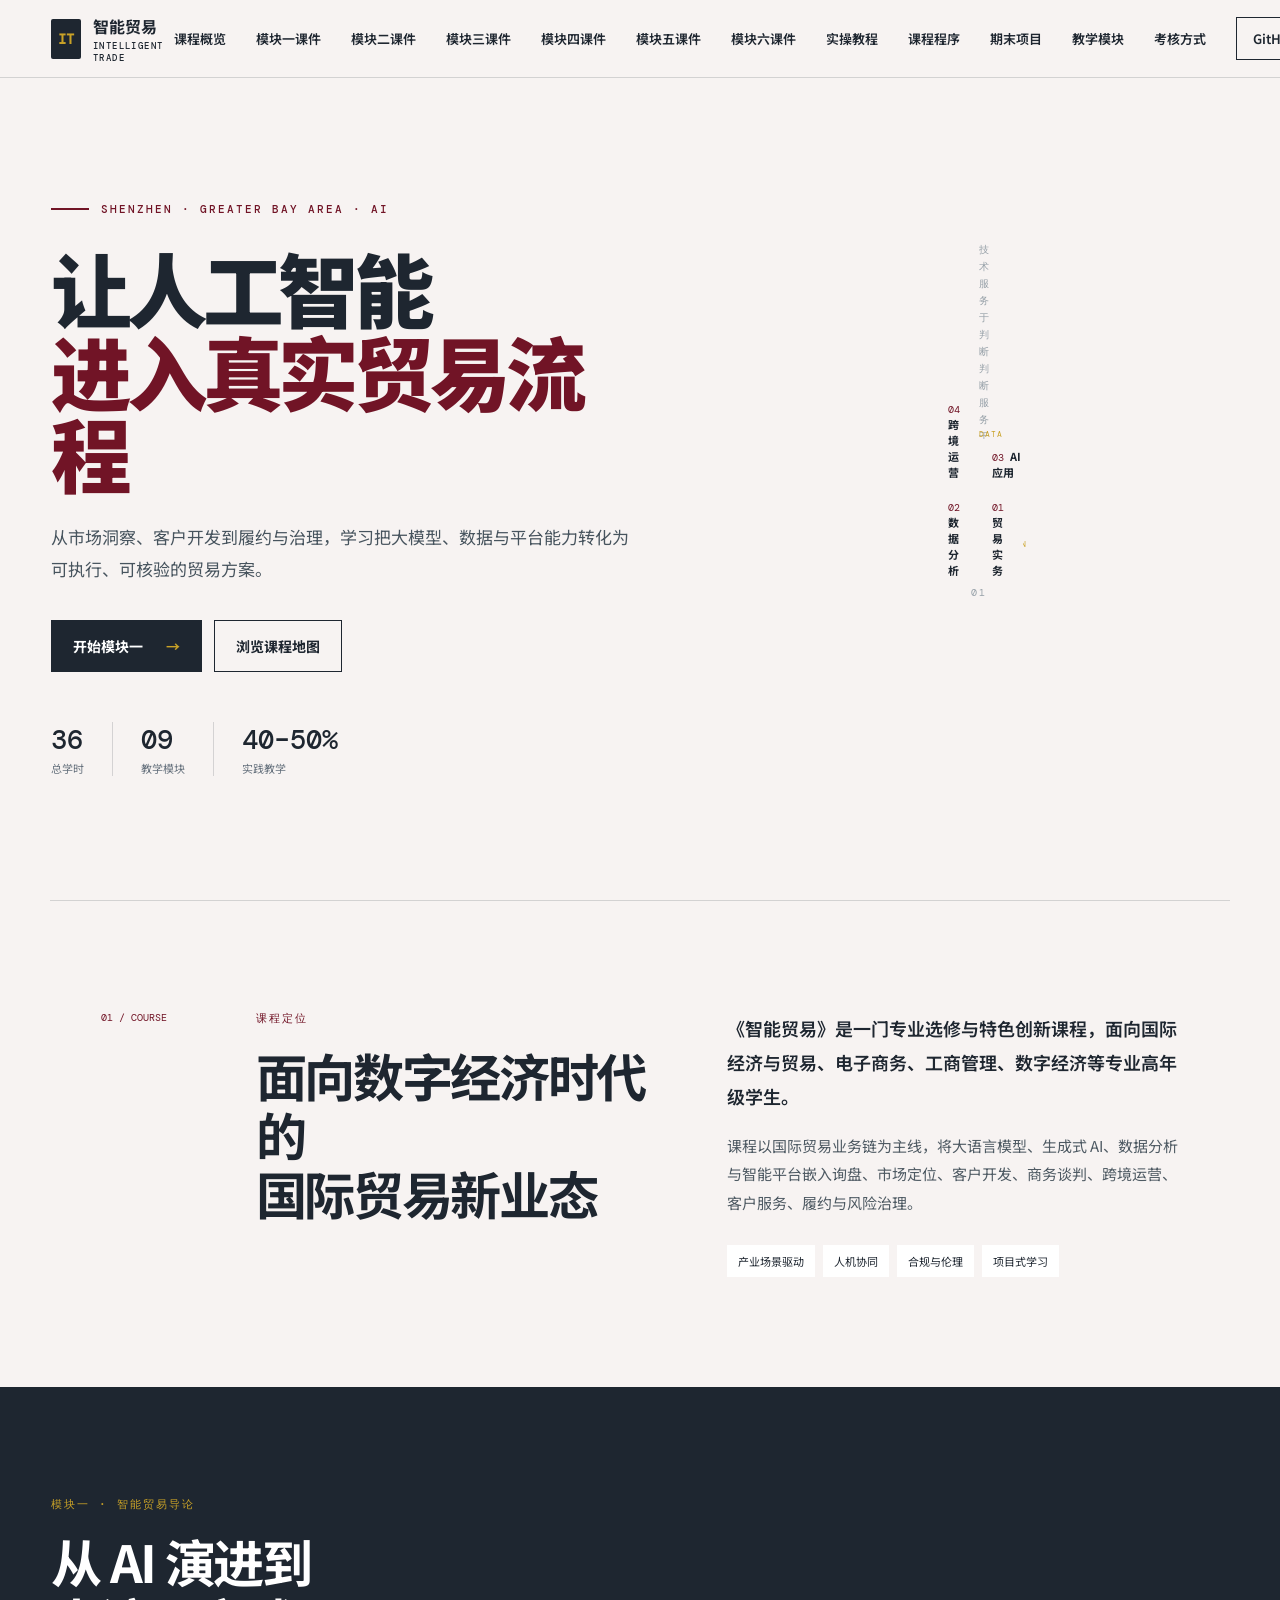
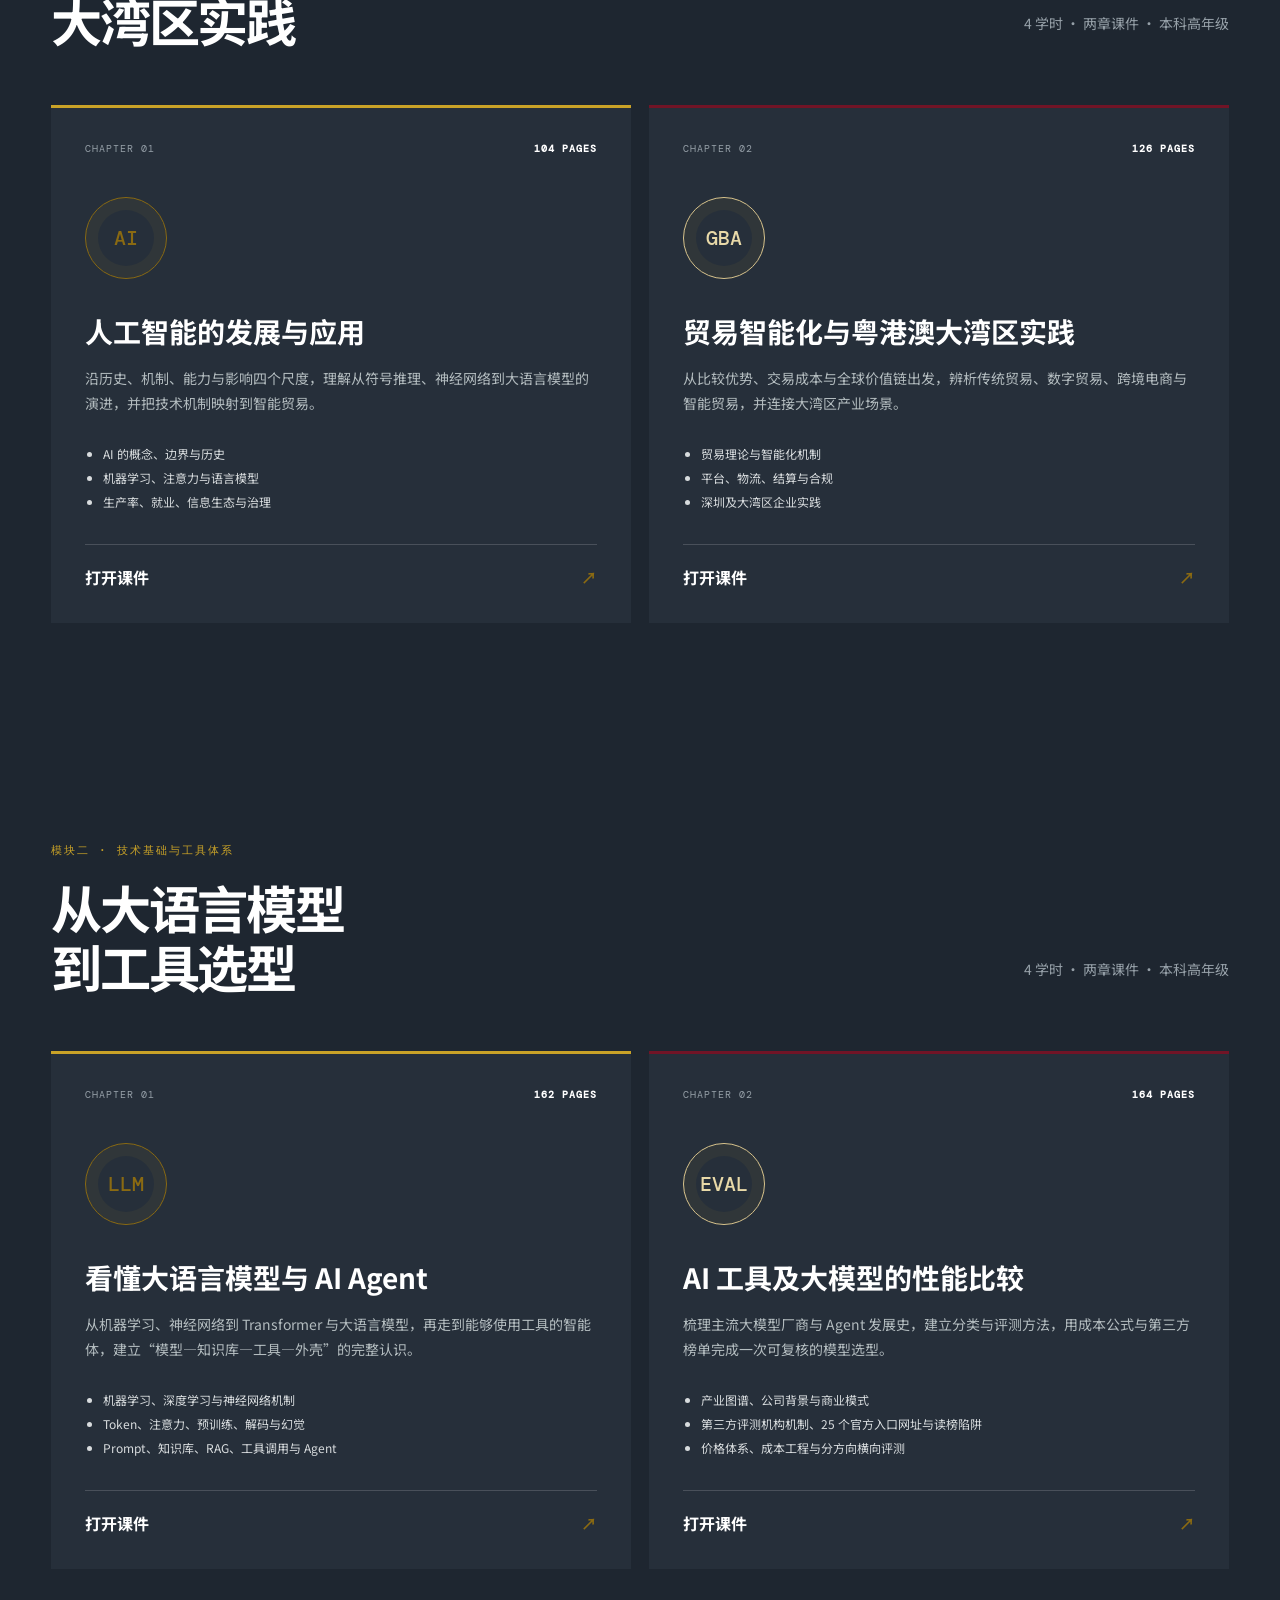
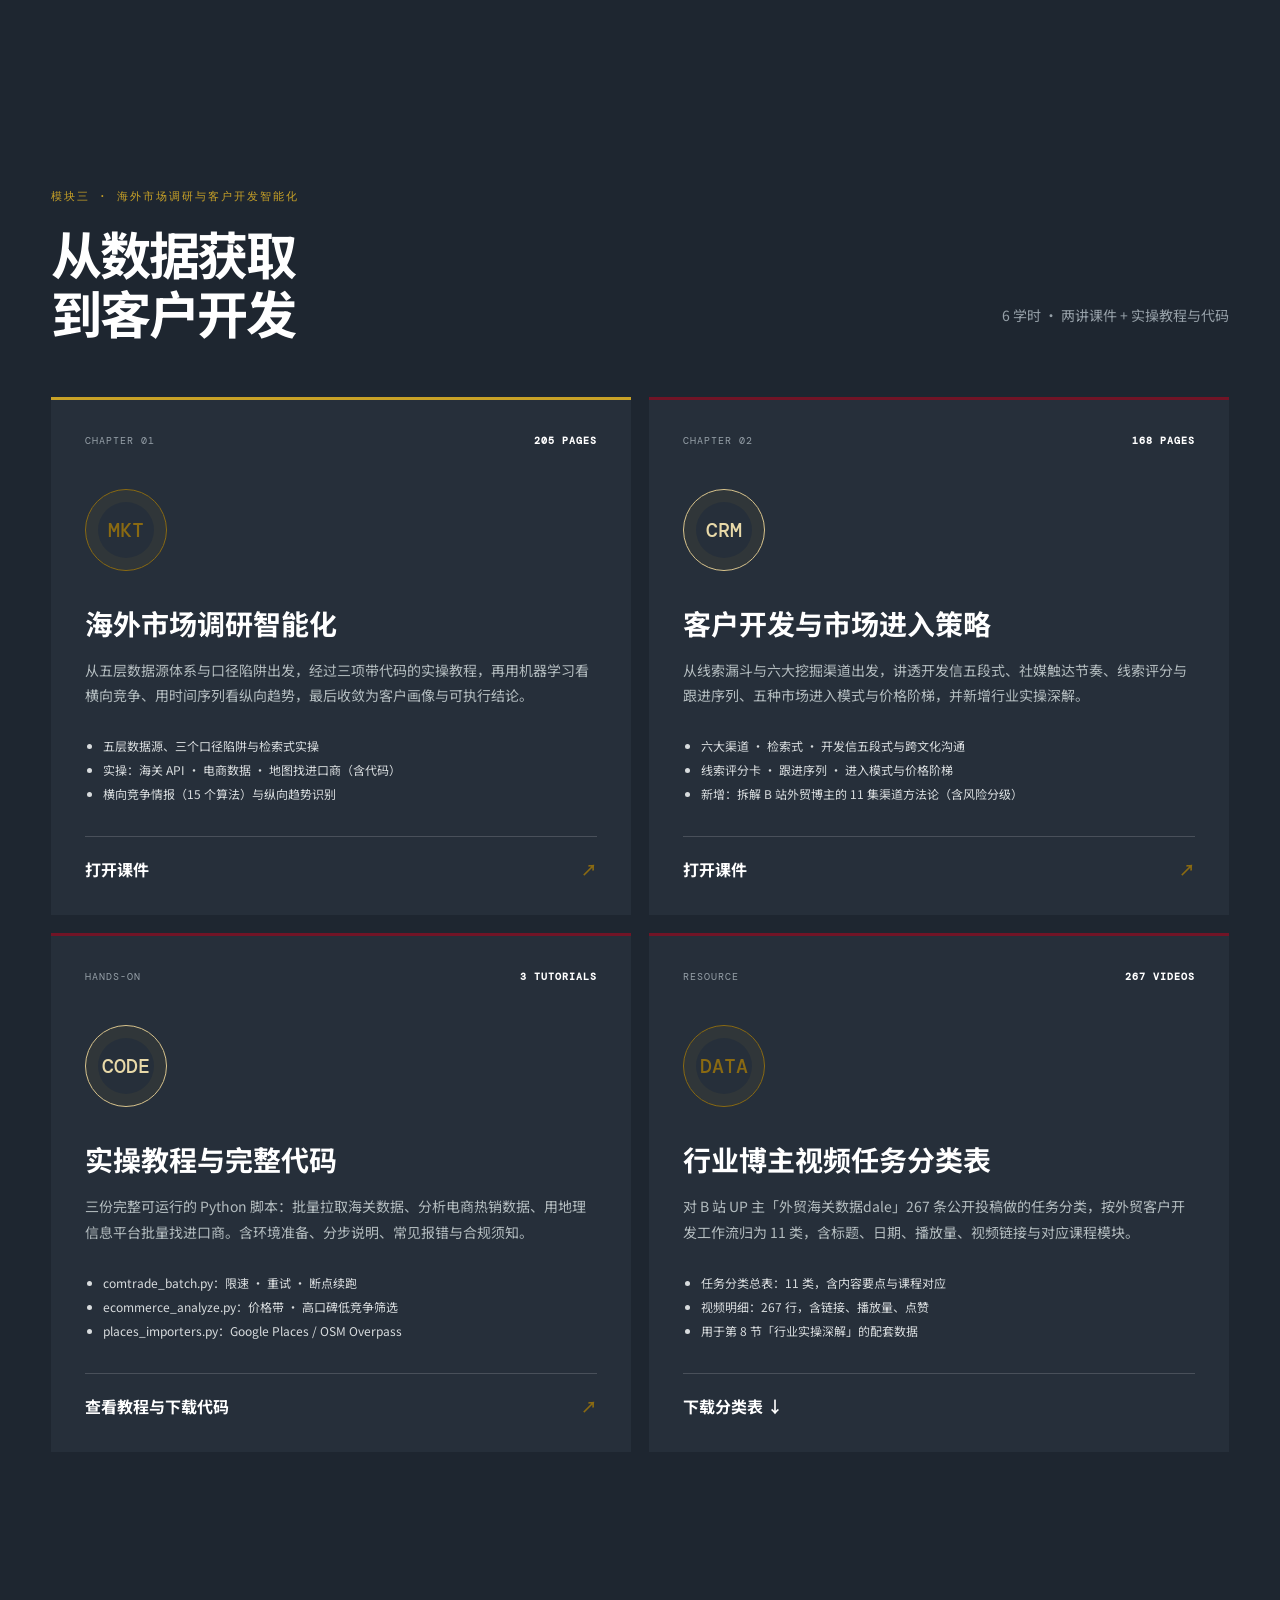
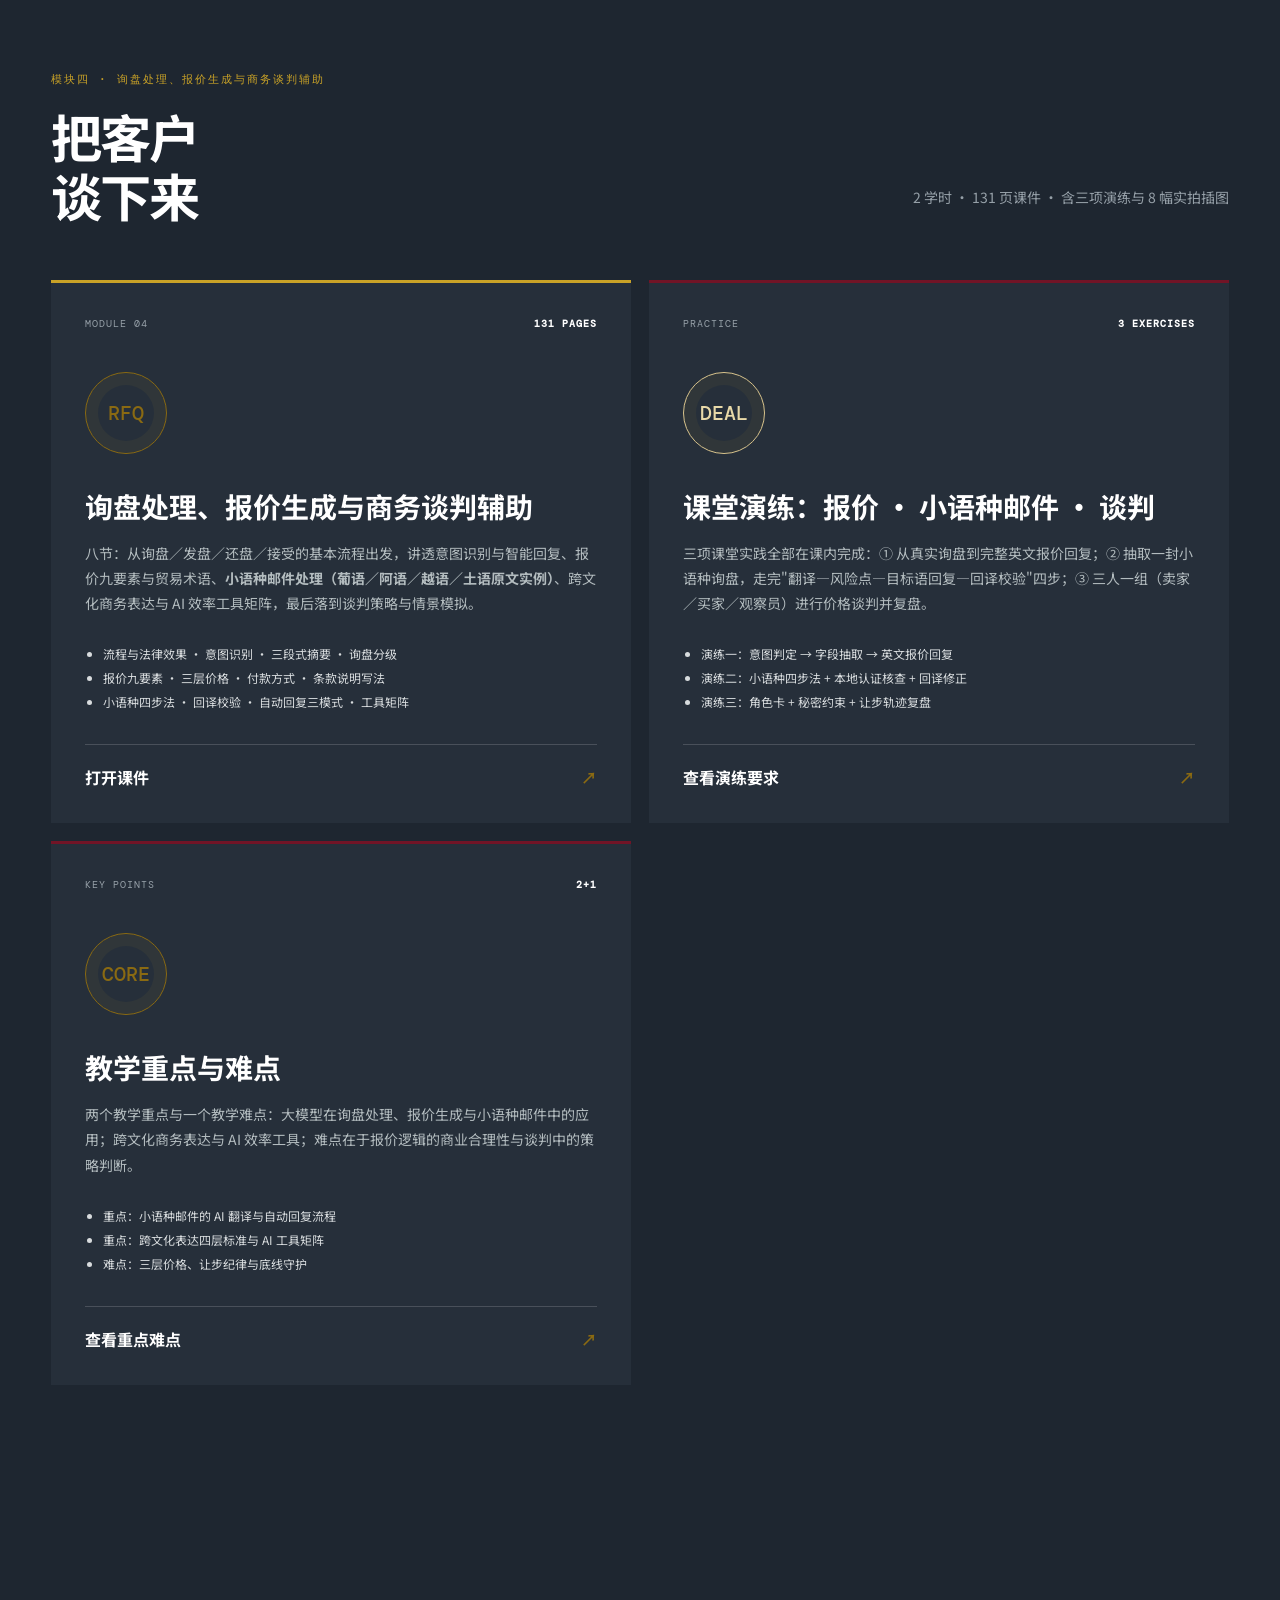
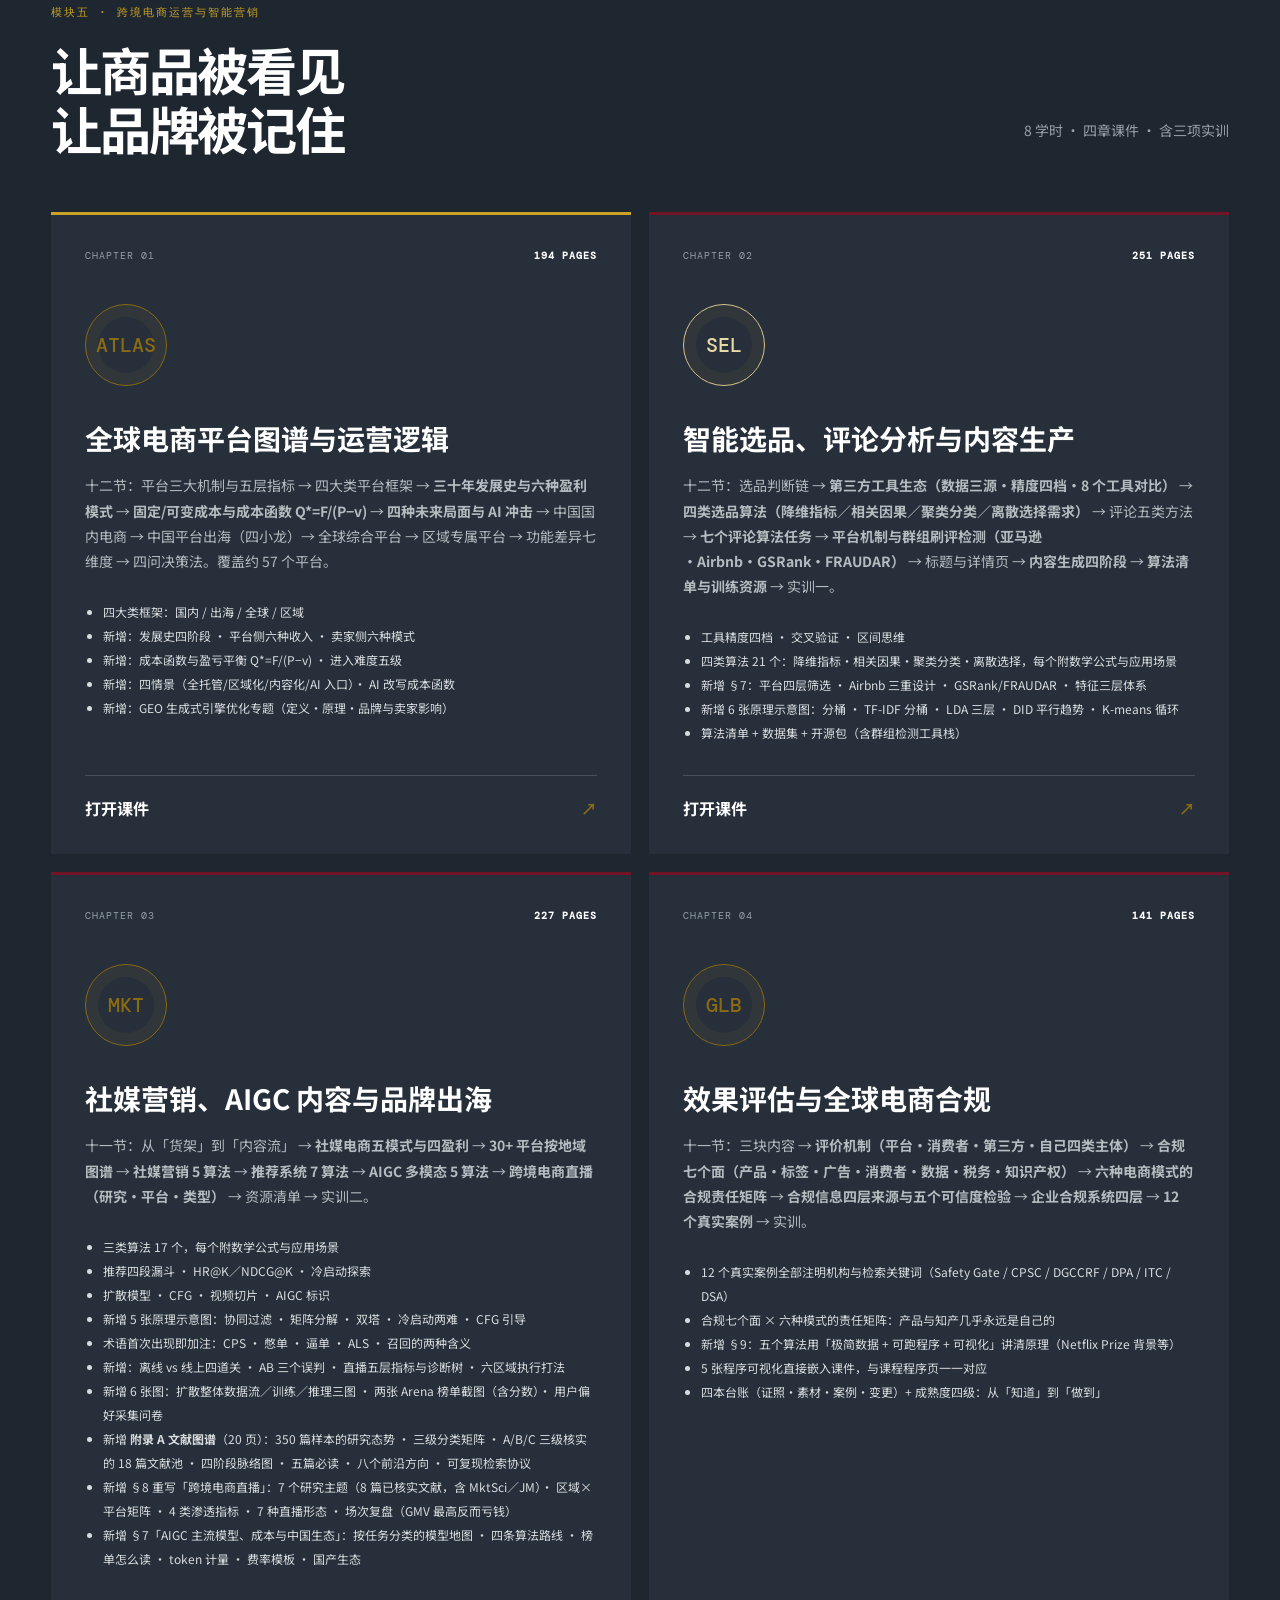
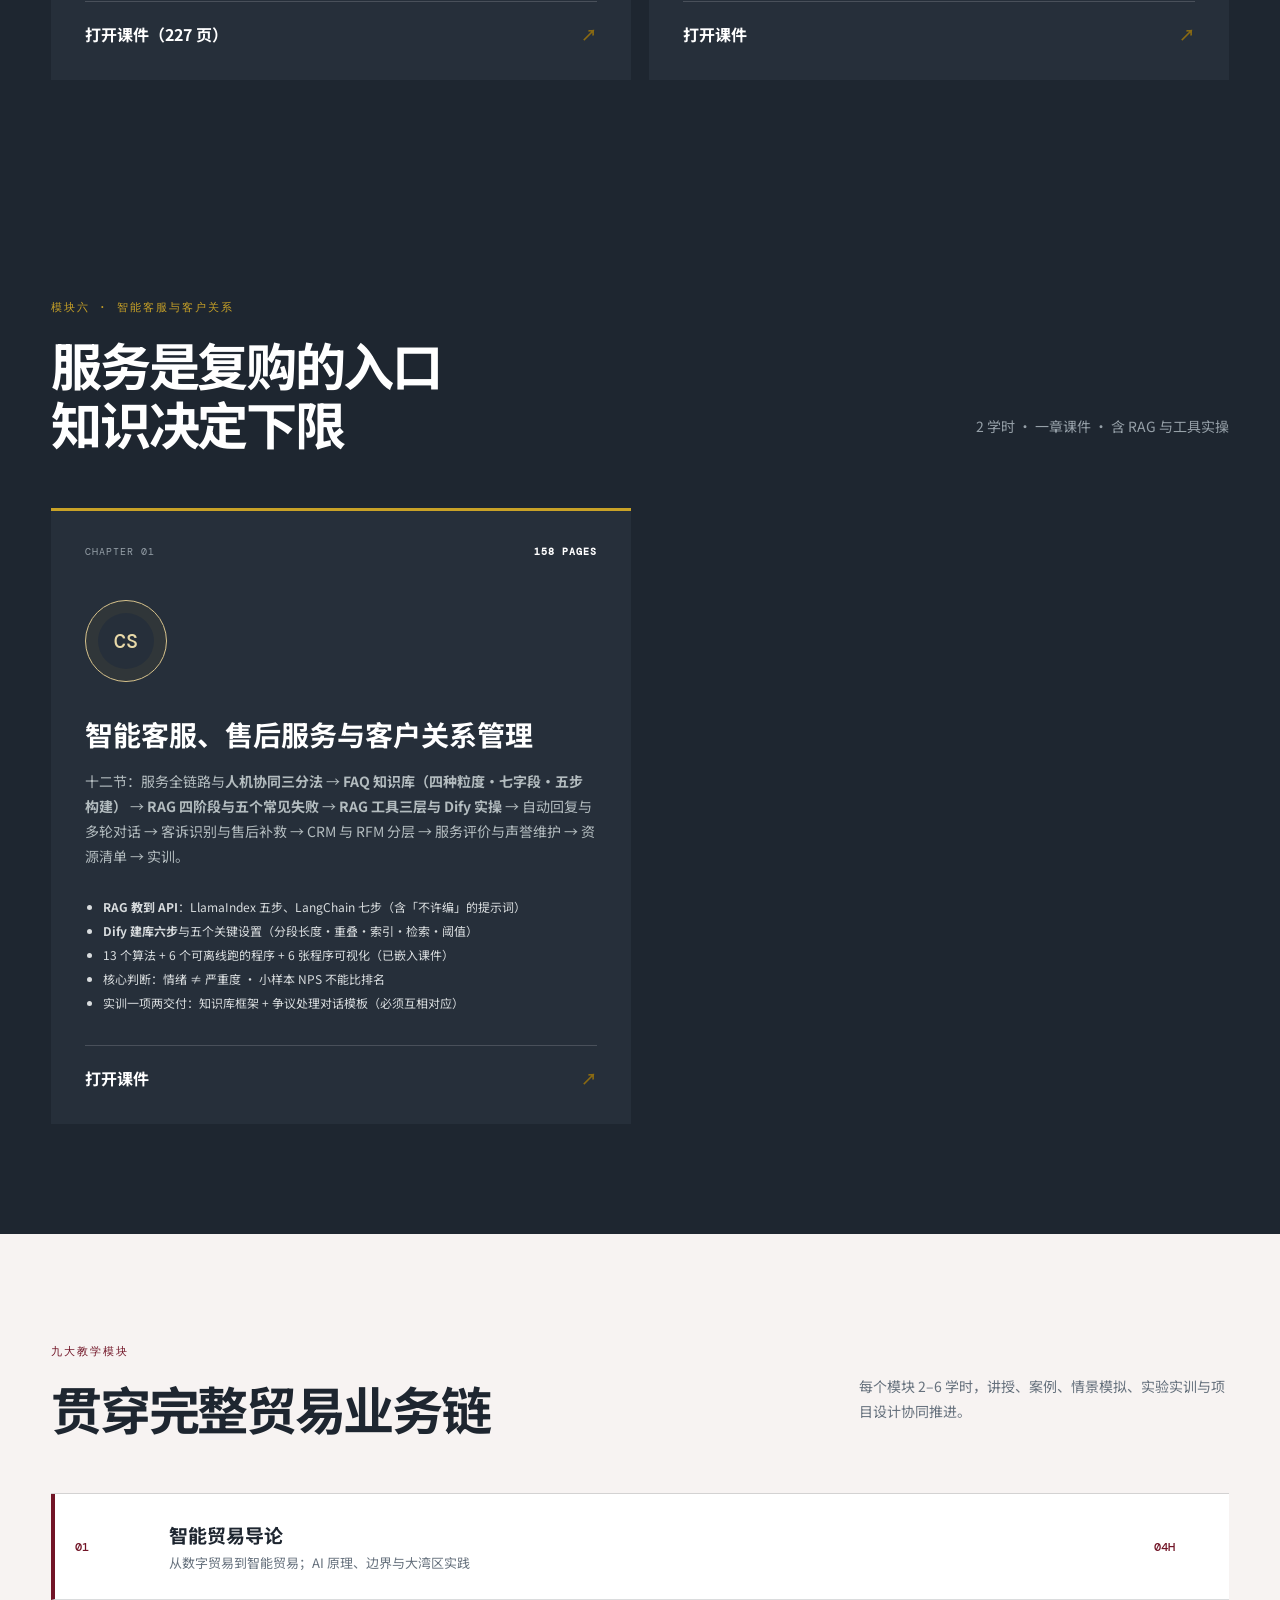
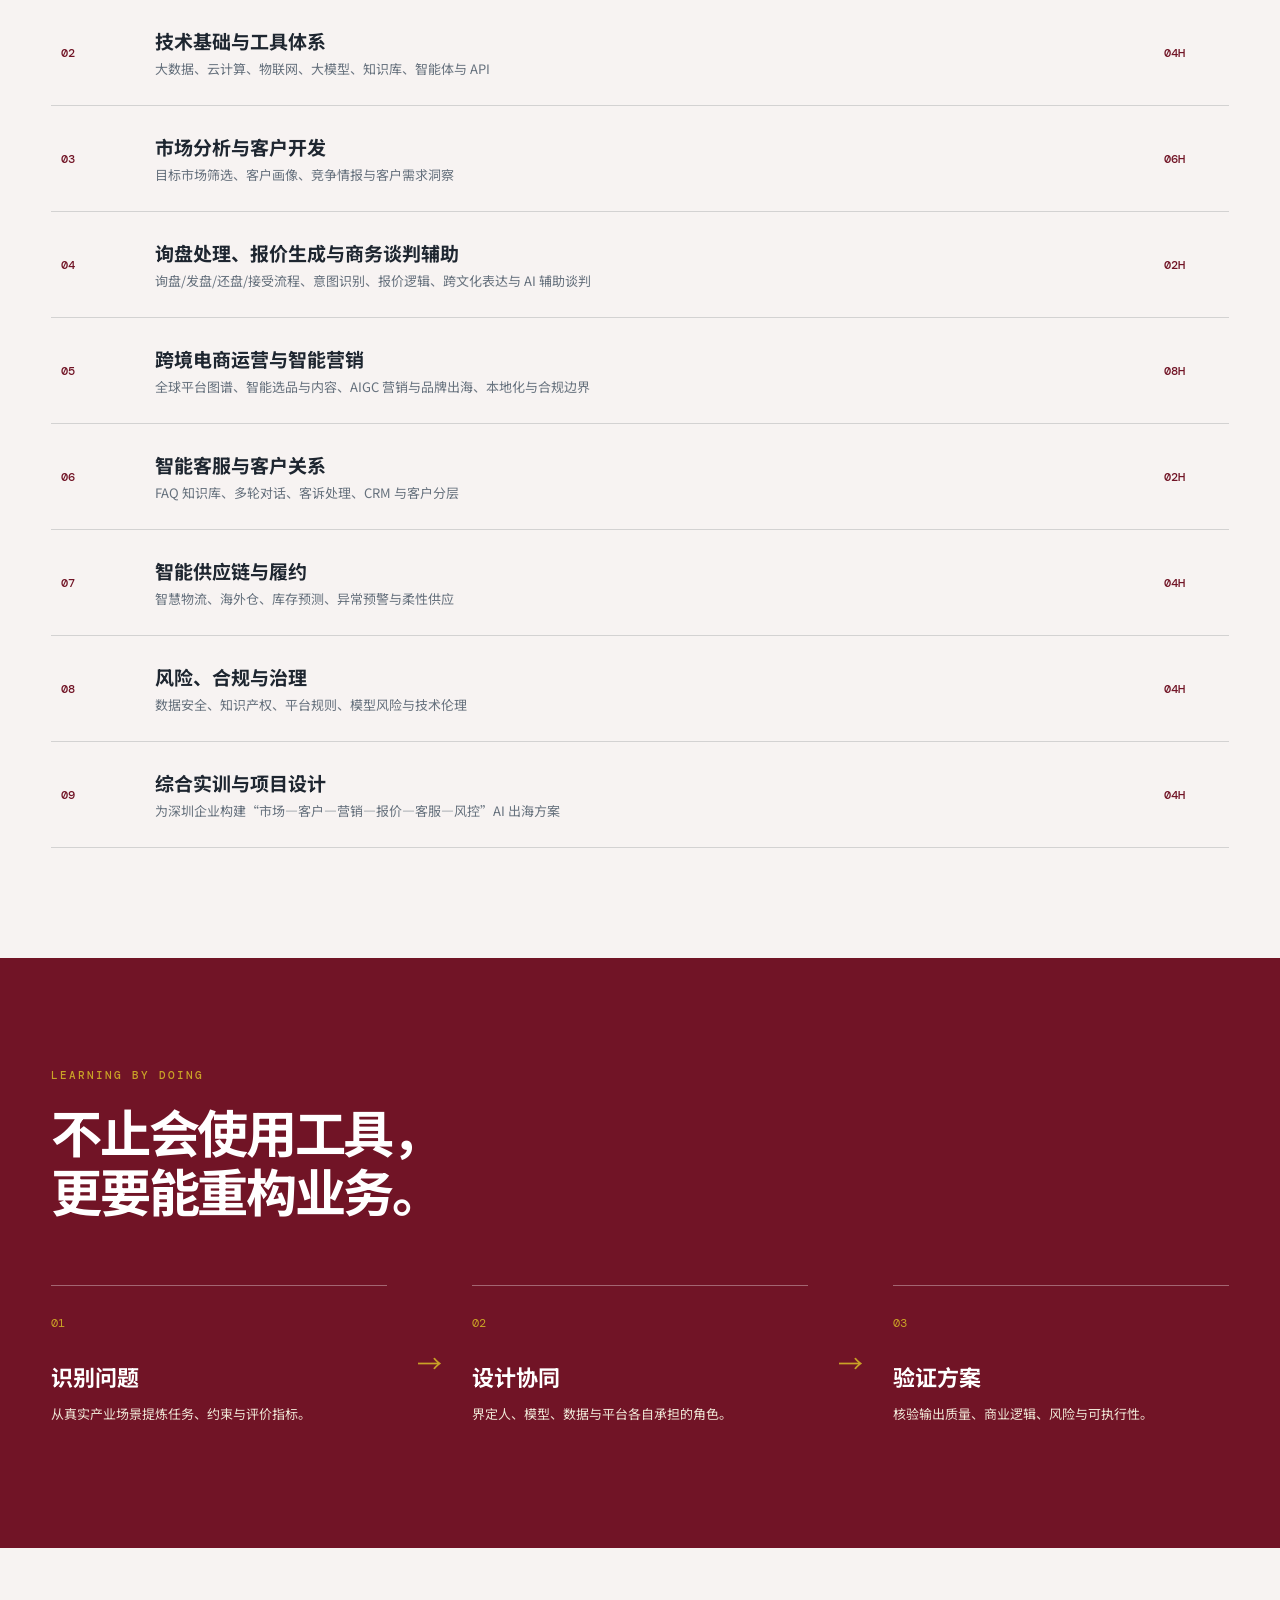
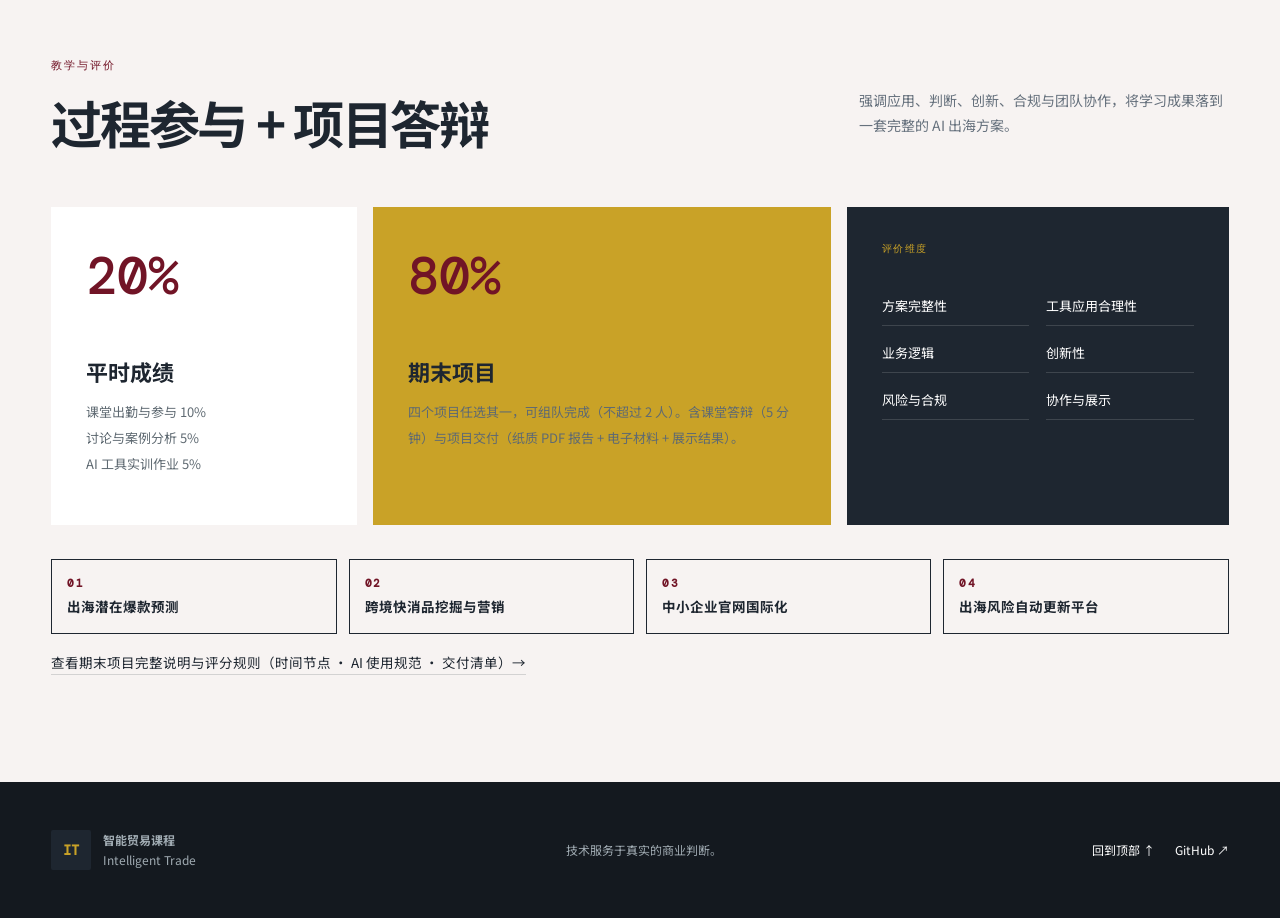
==== commit 806e7b7e: "Chapter 3 card: 227 pages with Appendix A literature map" ====
--- a/index.html
+++ b/index.html
@@ -232,16 +232,17 @@
           <a href="courseware/module-5-ch2-selection-review-content.pdf" target="_blank">打开课件 <span>↗</span></a>
         </article>
         <article class="chapter-card">
-          <div class="chapter-top"><span>CHAPTER 03</span><b>205 PAGES</b></div>
+          <div class="chapter-top"><span>CHAPTER 03</span><b>227 PAGES</b></div>
           <div class="chapter-icon" aria-hidden="true">MKT</div>
           <h3>社媒营销、AIGC 内容与品牌出海</h3>
           <p>十一节：从「货架」到「内容流」 → <strong>社媒电商五模式与四盈利</strong> → <strong>30+ 平台按地域图谱</strong> → <strong>社媒营销 5 算法</strong> → <strong>推荐系统 7 算法</strong> → <strong>AIGC 多模态 5 算法</strong> → <strong>跨境电商直播（研究·平台·类型）</strong> → 资源清单 → 实训二。</p>
           <ul><li>三类算法 17 个，每个附数学公式与应用场景</li><li>推荐四段漏斗 · HR@K／NDCG@K · 冷启动探索</li><li>扩散模型 · CFG · 视频切片 · AIGC 标识</li><li>新增 5 张原理示意图：协同过滤 · 矩阵分解 · 双塔 · 冷启动两难 · CFG 引导</li><li>术语首次出现即加注：CPS · 憋单 · 逼单 · ALS · 召回的两种含义</li>
           <li>新增：离线 vs 线上四道关 · AB 三个误判 · 直播五层指标与诊断树 · 六区域执行打法</li>
           <li>新增 6 张图：扩散整体数据流／训练／推理三图 · 两张 Arena 榜单截图（含分数）· 用户偏好采集问卷</li>
+          <li>新增 <strong>附录 A 文献图谱</strong>（20 页）：350 篇样本的研究态势 · 三级分类矩阵 · A/B/C 三级核实的 18 篇文献池 · 四阶段脉络图 · 五篇必读 · 八个前沿方向 · 可复现检索协议</li>
           <li>新增 §8 重写「跨境电商直播」：7 个研究主题（8 篇已核实文献，含 MktSci／JM）· 区域×平台矩阵 · 4 类渗透指标 · 7 种直播形态 · 场次复盘（GMV 最高反而亏钱）</li>
           <li>新增 §7「AIGC 主流模型、成本与中国生态」：按任务分类的模型地图 · 四条算法路线 · 榜单怎么读 · token 计量 · 费率模板 · 国产生态</li></ul>
-          <a href="courseware/module-5-ch3-social-aigc-brand.pdf" target="_blank">打开课件（205 页）<span>↗</span></a>
+          <a href="courseware/module-5-ch3-social-aigc-brand.pdf" target="_blank">打开课件（227 页）<span>↗</span></a>
         </article>
         <article class="chapter-card">
           <div class="chapter-top"><span>CHAPTER 04</span><b>141 PAGES</b></div>
